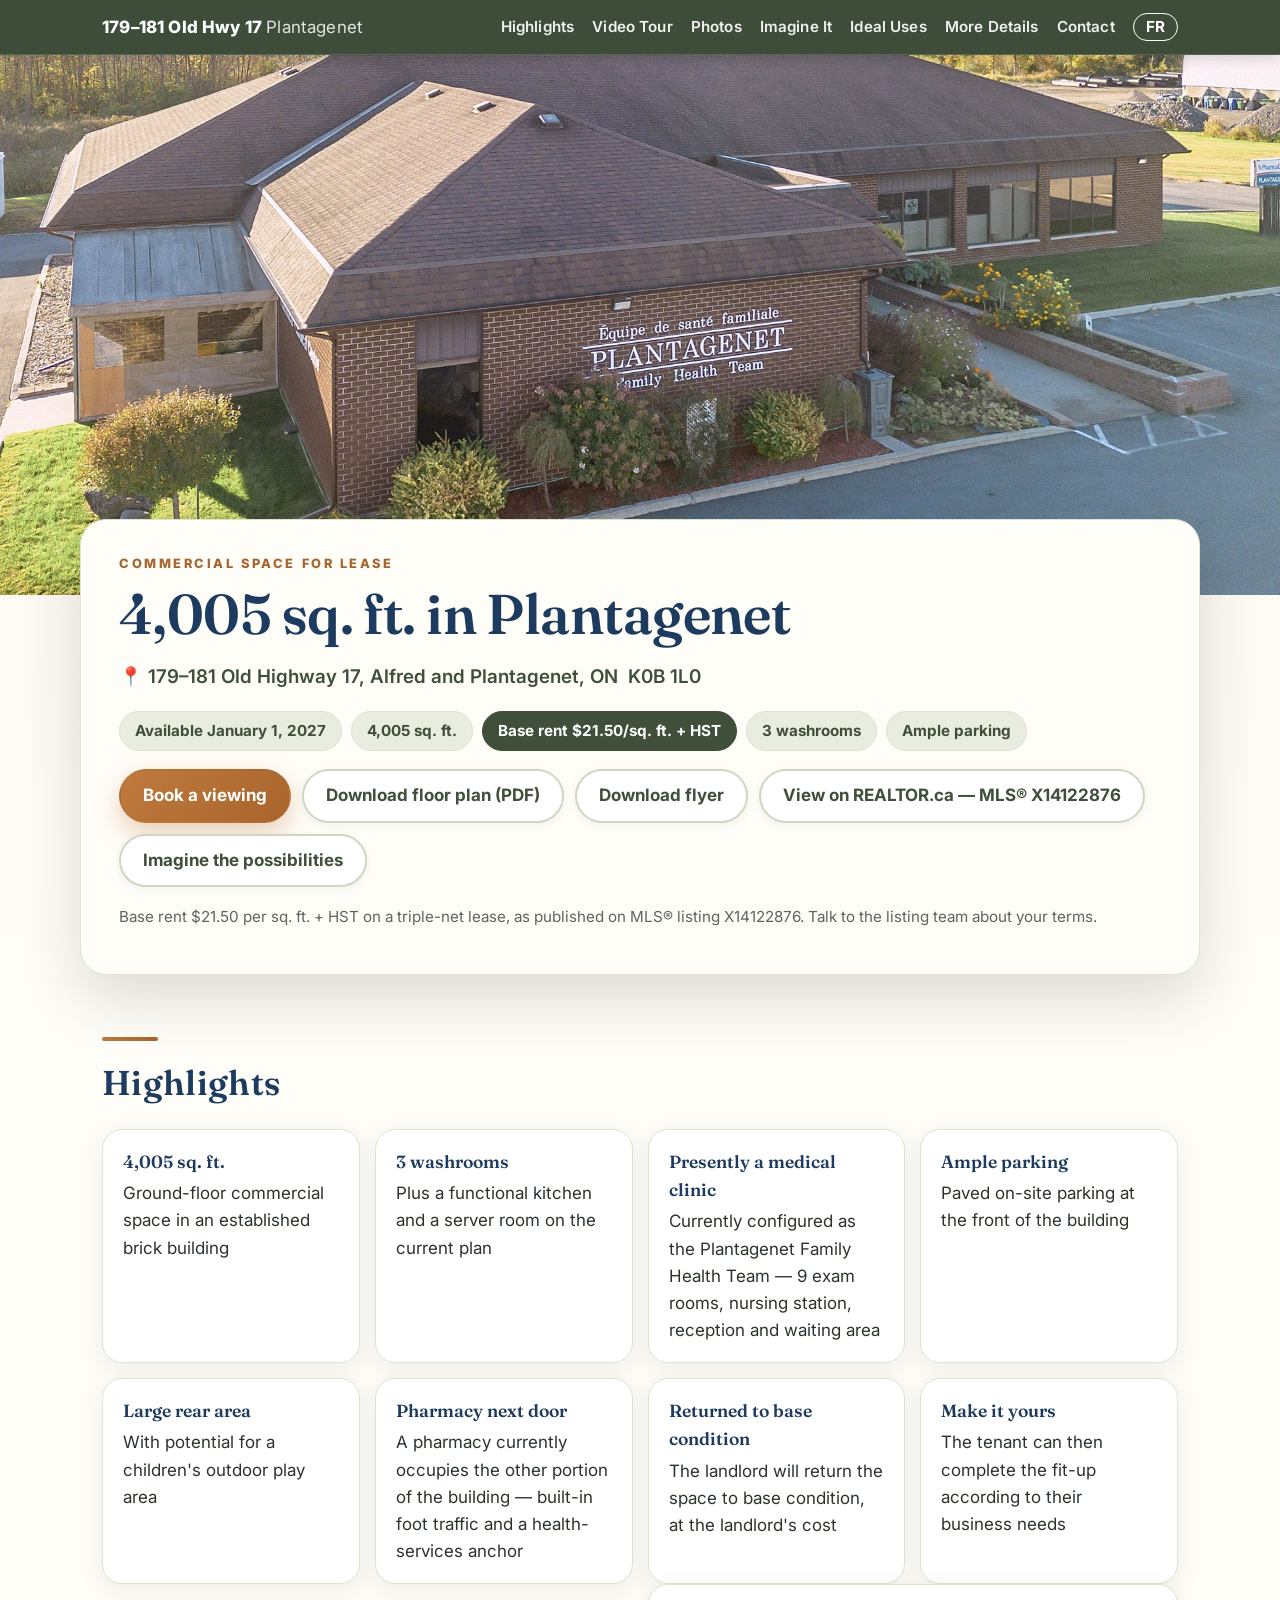
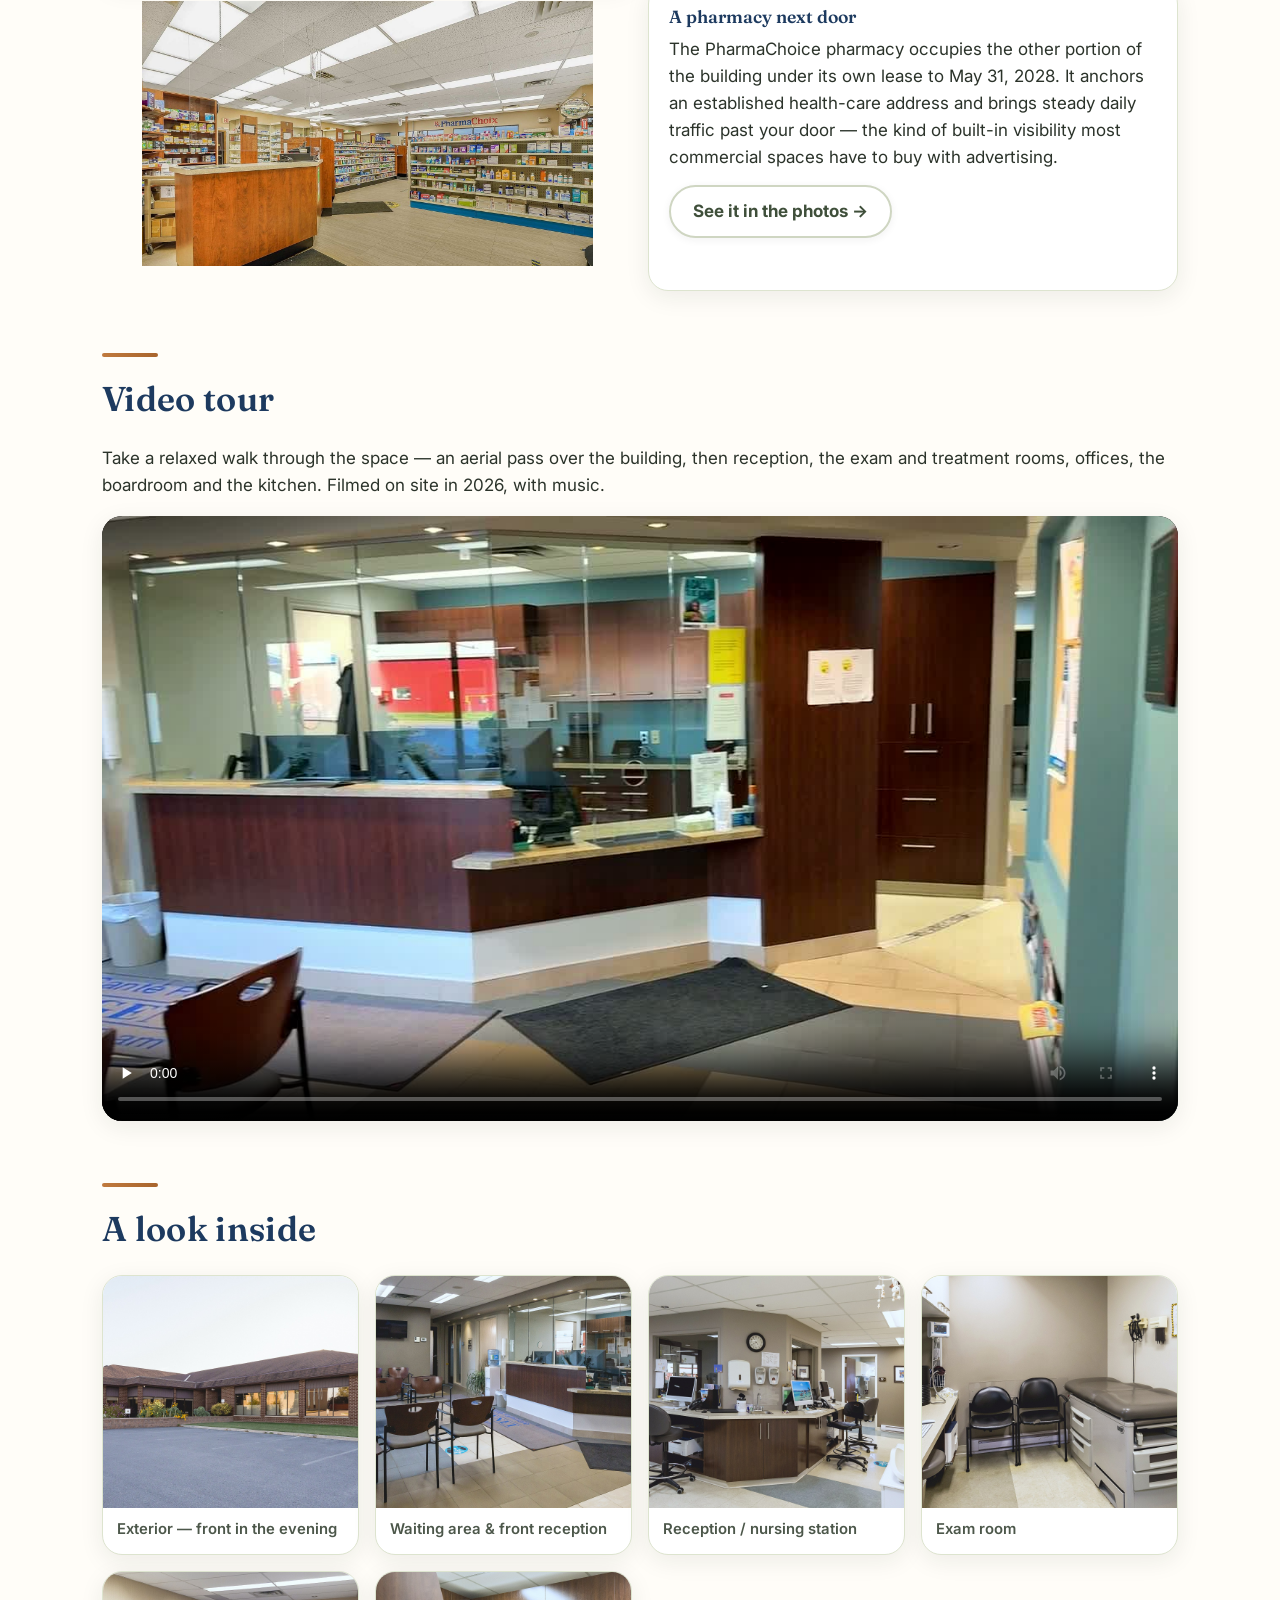
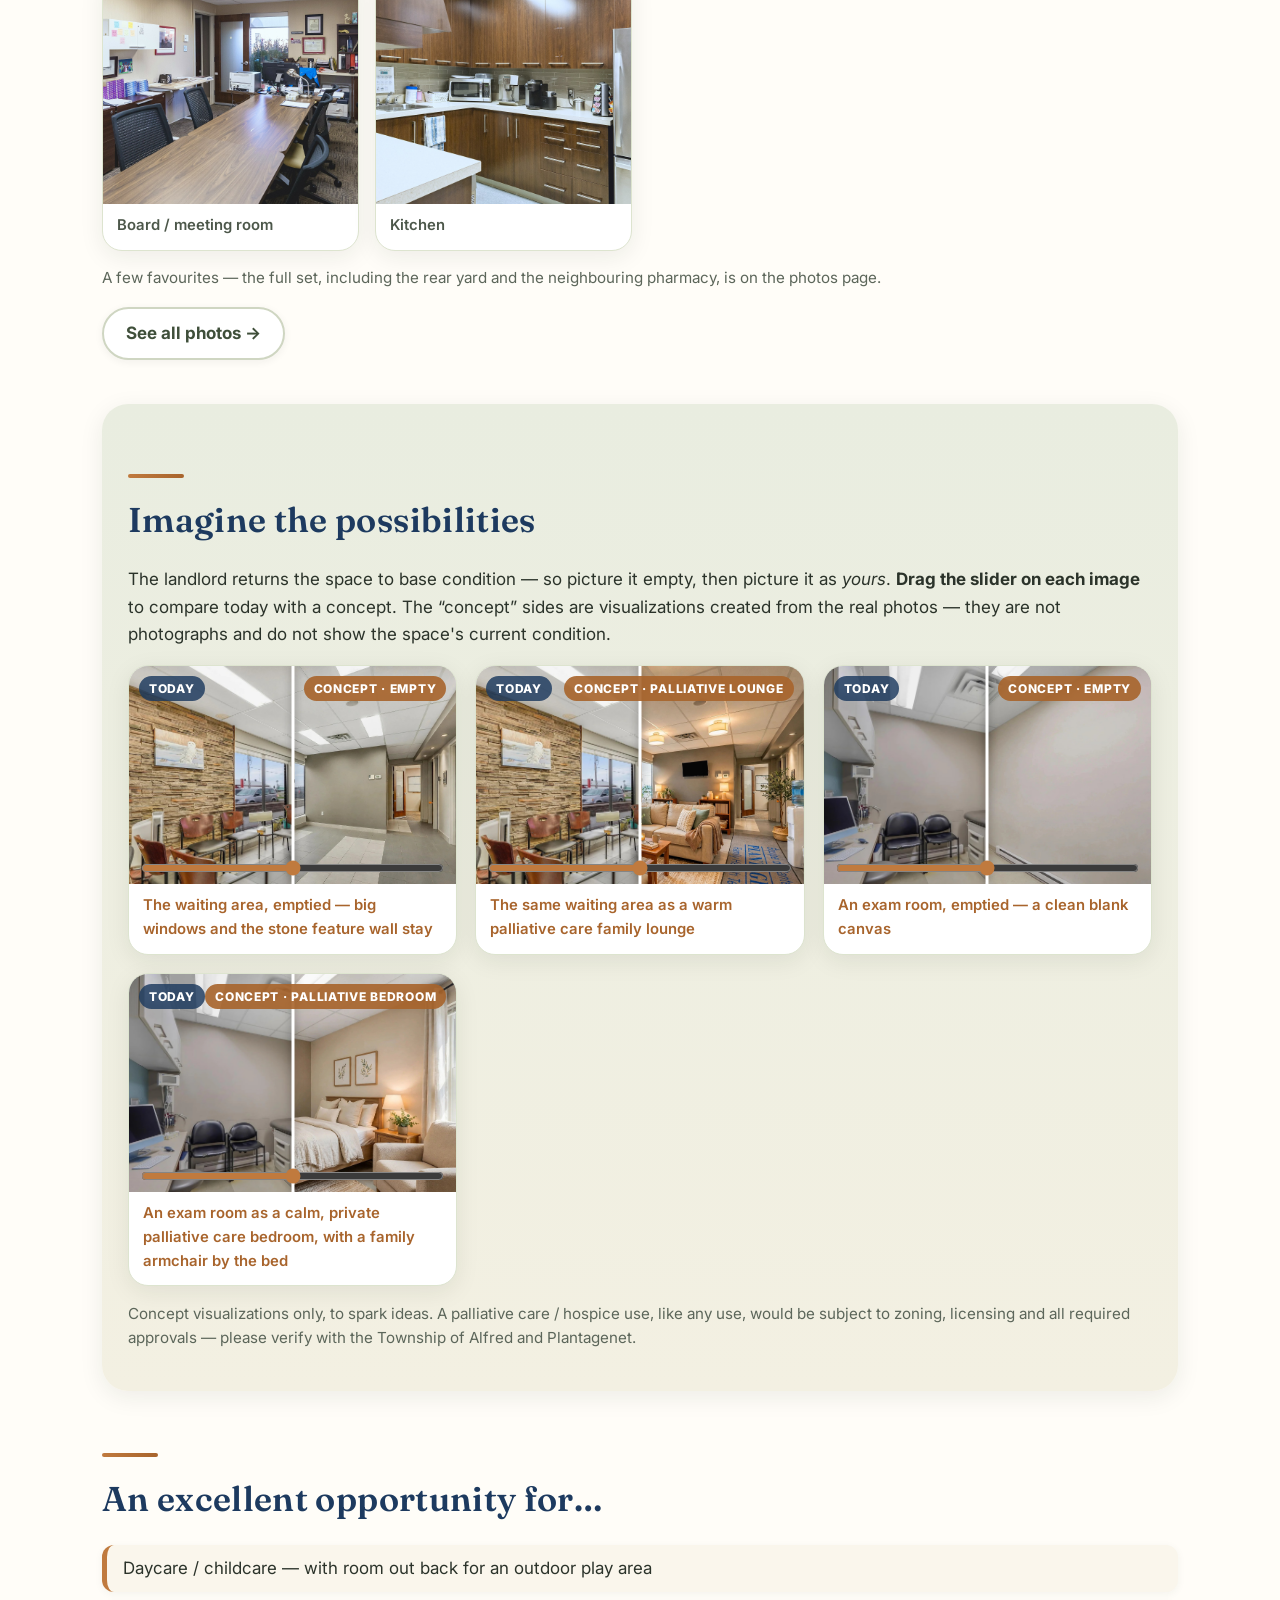
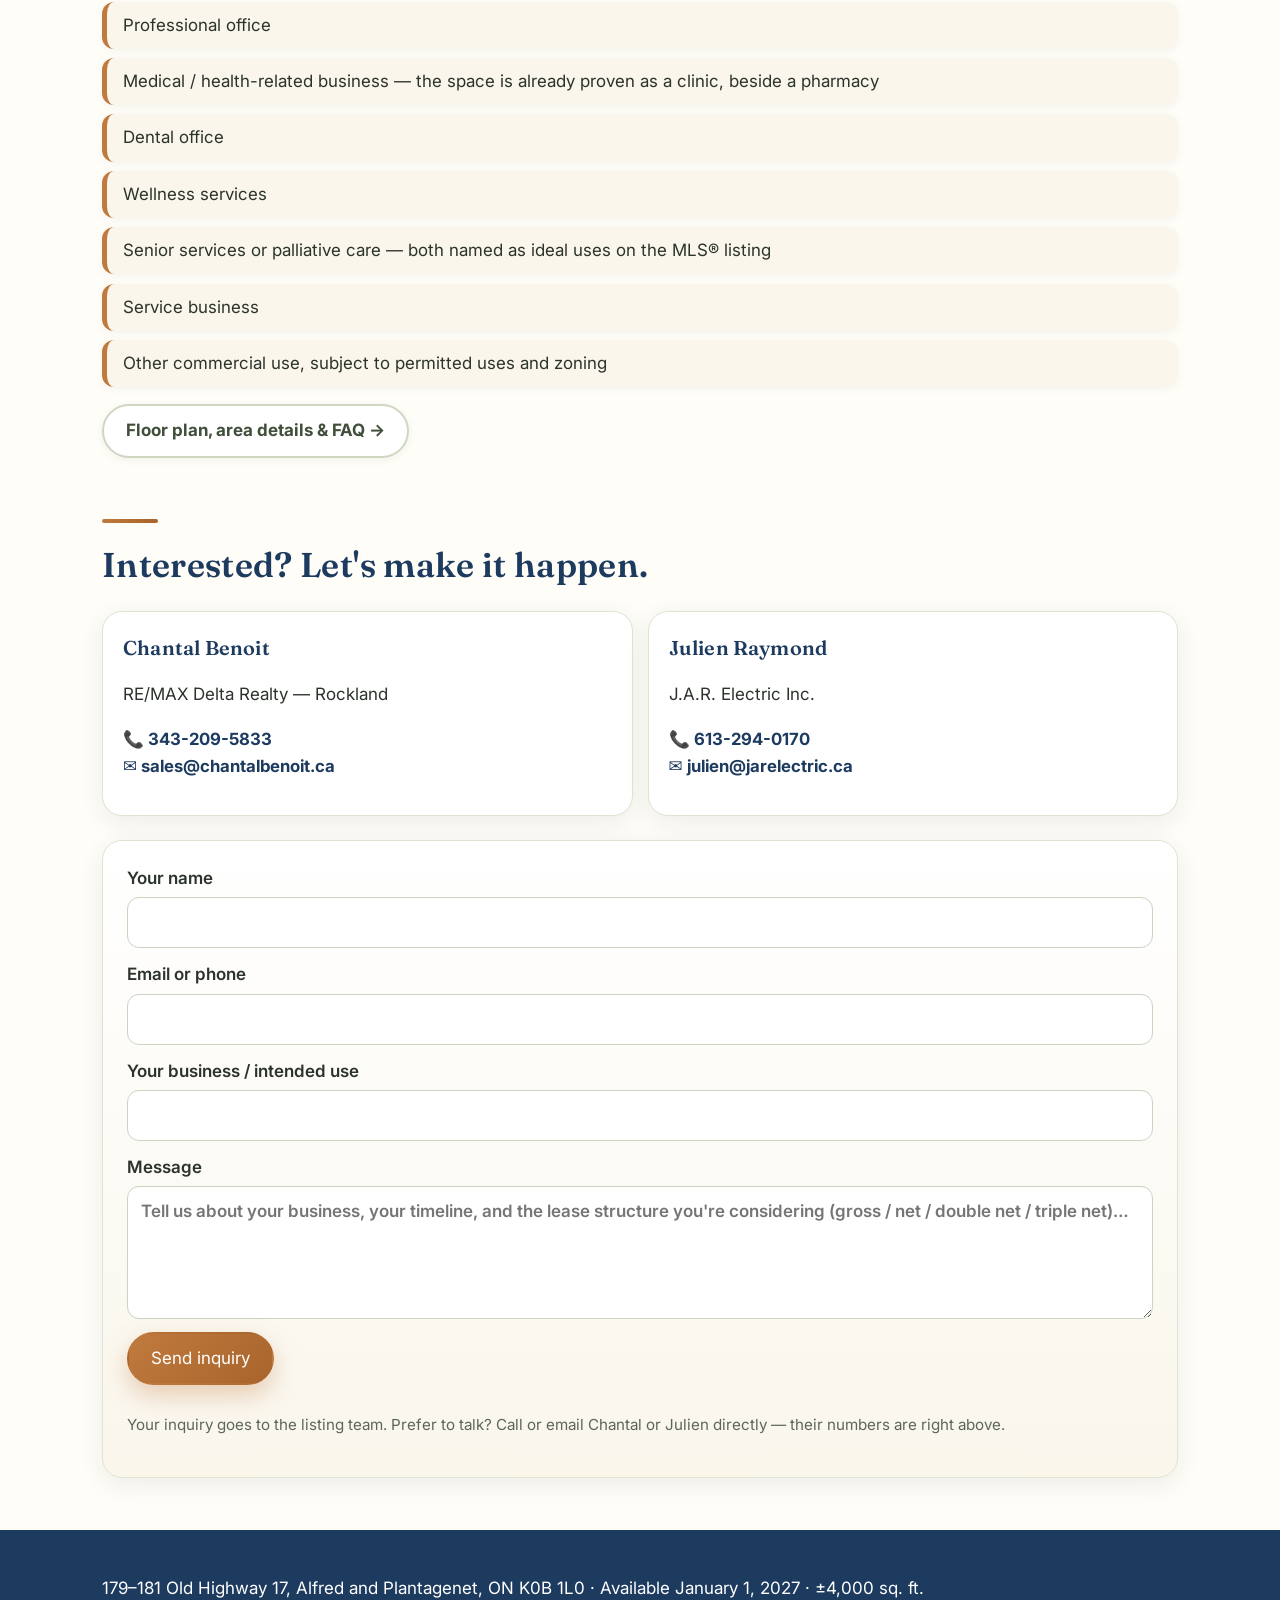
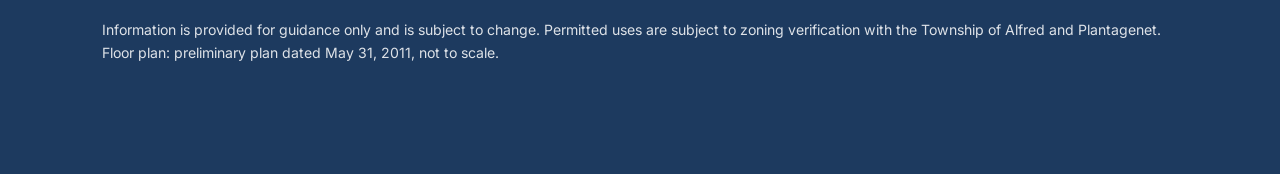
==== index.html @ 7587ad6d "v9: modern blue palette, pharmacy feature, book a viewing" ====
<!DOCTYPE html>
<html lang="en">
<head>
<meta charset="UTF-8">
<meta name="viewport" content="width=device-width, initial-scale=1">
<title>Commercial Space for Lease — 179–181 Old Highway 17, Plantagenet, ON | 4,005 sq. ft. Available Jan 1, 2027</title>
<meta name="description" content="4,005 sq. ft. commercial space for lease at 179–181 Old Highway 17, Alfred and Plantagenet, ON K0B 1L0. Available January 1, 2027. 3 washrooms, functional kitchen, ample parking, large rear area. Ideal for daycare, professional office, medical/health or service business. Contact Chantal Benoit 343-209-5833 or Julien Raymond 613-294-0170.">
<link rel="canonical" href="https://179oldhwy17.example/">
<link rel="alternate" hreflang="fr" href="fr/">
<link rel="preconnect" href="https://fonts.googleapis.com">
<link rel="preconnect" href="https://fonts.gstatic.com" crossorigin>
<link href="https://fonts.googleapis.com/css2?family=Fraunces:opsz,wght@9..144,500;9..144,600;9..144,700&family=Inter:wght@400;600;700;800&display=swap" rel="stylesheet">
<link rel="icon" href="assets/favicon.svg" type="image/svg+xml">
<meta property="og:type" content="website">
<meta property="og:title" content="Commercial Space for Lease — 179–181 Old Highway 17, Plantagenet, ON">
<meta property="og:description" content="4,005 sq. ft. commercial space for lease in Plantagenet, Ontario. Available January 1, 2027. Base rent $21.50/sq. ft. + HST (triple net).">
<meta property="og:image" content="https://prescott-russell-sites.github.io/179-181-old-highway-17/assets/dan/hero-drone.jpg">
<meta property="og:url" content="https://prescott-russell-sites.github.io/179-181-old-highway-17/">
<link rel="preload" as="image" href="assets/dan/hero-drone.jpg">
<link rel="stylesheet" href="assets/style.css">
<script type="application/ld+json">
{"@context":"https://schema.org","@type":"RealEstateListing","name":"Commercial Space for Lease — 179–181 Old Highway 17, Plantagenet","address":{"@type":"PostalAddress","streetAddress":"179-181 Old Highway 17","addressLocality":"Alfred and Plantagenet","addressRegion":"ON","postalCode":"K0B 1L0","addressCountry":"CA"},"floorSize":{"@type":"QuantitativeValue","value":4000,"unitCode":"FTK"}}
</script>
</head>
<body>
<header class="topbar">
  <div class="wrap topbar-in">
    <a class="brand" href="#">179–181 Old Hwy 17 <span>Plantagenet</span></a>
    <nav>
      <a href="#highlights">Highlights</a><a href="#video">Video Tour</a><a href="photos.html">Photos</a><a href="#vision">Imagine It</a><a href="#uses">Ideal Uses</a><a href="details.html">More Details</a><a href="#contact">Contact</a>
      <a class="lang" href="fr/">FR</a>
    </nav>
  </div>
</header>

<section class="hero">
  <img class="hero-img" src="assets/dan/hero-drone.jpg" alt="Aerial view of the brick commercial building at 179-181 Old Highway 17, Plantagenet — currently Plantagenet Family Health Team">
  <div class="hero-card wrap">
    <p class="eyebrow">Commercial Space for Lease</p>
    <h1>4,005 sq. ft. in Plantagenet</h1>
    <p class="addr">📍 179–181 Old Highway 17, Alfred and Plantagenet, ON&nbsp; K0B&nbsp;1L0</p>
    <div class="badges">
      <span>Available January 1, 2027</span><span>4,005 sq. ft.</span><span>Base rent $21.50/sq. ft. + HST</span><span>3 washrooms</span><span>Ample parking</span>
    </div>
    <div class="cta-row">
      <a class="btn primary" href="#contact">Book a viewing</a>
      <a class="btn" href="assets/floor-plan-2011.pdf" download>Download floor plan (PDF)</a>
      <a class="btn" href="assets/flyer.jpg" download>Download flyer</a>
      <a class="btn" href="https://www.realtor.ca/real-estate/30450853/179-old-highway-17-highway-alfred-and-plantagenet-608-plantagenet" target="_blank" rel="noopener">View on REALTOR.ca — MLS® X14122876</a>
      <a class="btn" href="#vision">Imagine the possibilities</a>
    </div>
    <p class="note">Base rent $21.50 per sq. ft. + HST on a triple-net lease, as published on MLS® listing X14122876. Talk to the listing team about your terms.</p>
  </div>
</section>

<main class="wrap">
  <section id="highlights">
    <h2>Highlights</h2>
    <div class="grid">
      <div class="card"><strong>4,005 sq. ft.</strong><span>Ground-floor commercial space in an established brick building</span></div>
      <div class="card"><strong>3 washrooms</strong><span>Plus a functional kitchen and a server room on the current plan</span></div>
      <div class="card"><strong>Presently a medical clinic</strong><span>Currently configured as the Plantagenet Family Health Team — 9 exam rooms, nursing station, reception and waiting area</span></div>
      <div class="card"><strong>Ample parking</strong><span>Paved on-site parking at the front of the building</span></div>
      <div class="card"><strong>Large rear area</strong><span>With potential for a children's outdoor play area</span></div>
      <div class="card"><strong>Pharmacy next door</strong><span>A pharmacy currently occupies the other portion of the building — built-in foot traffic and a health-services anchor</span></div>
      <div class="card"><strong>Returned to base condition</strong><span>The landlord will return the space to base condition, at the landlord's cost</span></div>
      <div class="card"><strong>Make it yours</strong><span>The tenant can then complete the fit-up according to their business needs</span></div>
    </div>
  </section>
  <section id="pharmacy">
    <div class="grid two" style="align-items:stretch">
      <figure class="feature-photo"><a href="photos.html"><img src="assets/photos/pharmacy-neighbour.jpg" alt="Interior of the pharmacy that occupies the other portion of the building"></a></figure>
      <div class="card"><strong>A pharmacy next door</strong><span>The PharmaChoice pharmacy occupies the other portion of the building under its own lease to May 31, 2028. It anchors an established health-care address and brings steady daily traffic past your door — the kind of built-in visibility most commercial spaces have to buy with advertising.</span><p style="margin:.8em 0 0"><a class="btn" href="photos.html">See it in the photos →</a></p></div>
    </div>
  </section>


  <section id="video">
    <h2>Video tour</h2>
    <p>Take a relaxed walk through the space — an aerial pass over the building, then reception, the exam and treatment rooms, offices, the boardroom and the kitchen. Filmed on site in 2026, with music.</p>
    <video class="tour-video" controls preload="none" playsinline poster="assets/video/tour-poster.jpg">
      <source src="assets/video/tour.mp4" type="video/mp4">
      Your browser does not support embedded video — you can still browse the photos above.
    </video>
  </section>

  <section id="photos">
    <h2>A look inside</h2>
    <div class="gallery">
      <figure><a href="assets/dan/front-evening.jpg"><img src="assets/dan/front-evening.jpg" alt="Front of the building in the evening"></a><figcaption>Exterior — front in the evening</figcaption></figure>
      <figure><a href="assets/dan/waiting-reception.jpg"><img src="assets/dan/waiting-reception.jpg" alt="Waiting area and glass-front reception counter"></a><figcaption>Waiting area &amp; front reception</figcaption></figure>
      <figure><a href="assets/dan/nursing-station.jpg"><img src="assets/dan/nursing-station.jpg" alt="Central nursing and reception station"></a><figcaption>Reception / nursing station</figcaption></figure>
      <figure><a href="assets/dan/exam-room.jpg"><img src="assets/dan/exam-room.jpg" alt="Exam room with exam table and desk"></a><figcaption>Exam room</figcaption></figure>
      <figure><a href="assets/dan/boardroom.jpg"><img src="assets/dan/boardroom.jpg" alt="Board and meeting room"></a><figcaption>Board / meeting room</figcaption></figure>
      <figure><a href="assets/dan/kitchen.jpg"><img src="assets/dan/kitchen.jpg" alt="Functional kitchen with cabinets and full-size fridge"></a><figcaption>Kitchen</figcaption></figure>
    </div>
    <p class="note">A few favourites — the full set, including the rear yard and the neighbouring pharmacy, is on the photos page.</p>
    <p><a class="btn" href="photos.html">See all photos →</a></p>
  </section>

  <section id="vision" class="concepts">
    <h2>Imagine the possibilities</h2>
    <p>The landlord returns the space to base condition — so picture it empty, then picture it as <em>yours</em>. <strong>Drag the slider on each image</strong> to compare today with a concept. The “concept” sides are visualizations created from the real photos — they are not photographs and do not show the space's current condition.</p>
    <div class="compare-grid">
      <figure>
        <div class="compare"><img src="assets/photos/waiting-area.jpg" alt="The waiting area today, as a clinic"><img class="cmp-top" src="assets/concepts/waiting-empty.jpg" alt="Concept visualization: the waiting area completely empty"><span class="cmp-label left">Today</span><span class="cmp-label right">Concept · Empty</span><input type="range" min="0" max="100" value="50" aria-label="Slide to compare the waiting area today with the empty concept"></div>
        <figcaption>The waiting area, emptied — big windows and the stone feature wall stay</figcaption>
      </figure>
      <figure>
        <div class="compare"><img src="assets/photos/waiting-area.jpg" alt="The waiting area today, as a clinic"><img class="cmp-top" src="assets/concepts/palliative-lounge.jpg" alt="Concept visualization: the waiting area as a palliative care family lounge"><span class="cmp-label left">Today</span><span class="cmp-label right">Concept · Palliative lounge</span><input type="range" min="0" max="100" value="50" aria-label="Slide to compare the waiting area today with the palliative care lounge concept"></div>
        <figcaption>The same waiting area as a warm palliative care family lounge</figcaption>
      </figure>
      <figure>
        <div class="compare"><img src="assets/photos/exam-room.jpg" alt="An exam room today"><img class="cmp-top" src="assets/concepts/exam-empty.jpg" alt="Concept visualization: an exam room completely empty"><span class="cmp-label left">Today</span><span class="cmp-label right">Concept · Empty</span><input type="range" min="0" max="100" value="50" aria-label="Slide to compare the exam room today with the empty concept"></div>
        <figcaption>An exam room, emptied — a clean blank canvas</figcaption>
      </figure>
      <figure>
        <div class="compare"><img src="assets/photos/exam-room.jpg" alt="An exam room today"><img class="cmp-top" src="assets/concepts/palliative-bedroom.jpg" alt="Concept visualization: an exam room as a private palliative care bedroom"><span class="cmp-label left">Today</span><span class="cmp-label right">Concept · Palliative bedroom</span><input type="range" min="0" max="100" value="50" aria-label="Slide to compare the exam room today with the palliative care bedroom concept"></div>
        <figcaption>An exam room as a calm, private palliative care bedroom, with a family armchair by the bed</figcaption>
      </figure>
    </div>
    <p class="note">Concept visualizations only, to spark ideas. A palliative care / hospice use, like any use, would be subject to zoning, licensing and all required approvals — please verify with the Township of Alfred and Plantagenet.</p>
  </section>


  <section id="uses">
    <h2>An excellent opportunity for…</h2>
    <ul class="uses">
      <li>Daycare / childcare — with room out back for an outdoor play area</li>
      <li>Professional office</li>
      <li>Medical / health-related business — the space is already proven as a clinic, beside a pharmacy</li>
      <li>Dental office</li>
      <li>Wellness services</li>
      <li>Senior services or palliative care — both named as ideal uses on the MLS® listing</li>
      <li>Service business</li>
      <li>Other commercial use, subject to permitted uses and zoning</li>
    </ul>
  </section>
  <p style="margin-top:14px"><a class="btn" href="details.html">Floor plan, area details &amp; FAQ →</a></p>




  <section id="contact">
    <h2>Interested? Let's make it happen.</h2>
    <div class="grid two">
      <div class="card contact-card">
        <h3>Chantal Benoit</h3>
        <p>RE/MAX Delta Realty — Rockland</p>
        <p><a href="tel:+13432095833">📞 343-209-5833</a><br><a href="mailto:sales@chantalbenoit.ca">✉️ sales@chantalbenoit.ca</a></p>
      </div>
      <div class="card contact-card">
        <h3>Julien Raymond</h3>
        <p>J.A.R. Electric Inc.</p>
        <p><a href="tel:+16132940170">📞 613-294-0170</a><br><a href="mailto:julien@jarelectric.ca">✉️ julien@jarelectric.ca</a></p>
      </div>
    </div>

    <form name="inquiry" method="POST" data-netlify="true" class="form">
      <input type="hidden" name="form-name" value="inquiry">
      <label>Your name <input name="name" required></label>
      <label>Email or phone <input name="contact" required></label>
      <label>Your business / intended use <input name="use"></label>
      <label>Message <textarea name="message" rows="4" placeholder="Tell us about your business, your timeline, and the lease structure you're considering (gross / net / double net / triple net)…"></textarea></label>
      <button class="btn primary" type="submit">Send inquiry</button>
      <p class="note">Your inquiry goes to the listing team. Prefer to talk? Call or email Chantal or Julien directly — their numbers are right above.</p>
    </form>
  </section>
</main>

<footer>
  <div class="wrap">
    <p>179–181 Old Highway 17, Alfred and Plantagenet, ON K0B 1L0 · Available January 1, 2027 · ±4,000 sq. ft.</p>
    <p class="small">Information is provided for guidance only and is subject to change. Permitted uses are subject to zoning verification with the Township of Alfred and Plantagenet. Floor plan: preliminary plan dated May 31, 2011, not to scale.</p>
  </div>
</footer>

<div class="callbar">
  <a href="tel:+13432095833">Call Chantal</a><a href="tel:+16132940170">Call Julien</a><a href="#contact">Inquire</a>
</div>
<script src="assets/site.js"></script>
</body>
</html>
---- assets/style.css ----
:root{
  --green:#3f4f3a; --green2:#5c7050; --sage:#e9ede0; --sage2:#dde4cf;
  --cream:#faf6ec; --paper:#fffdf8; --navy:#1d3a5f; --ink:#2b332a;
  --accent:#c07a3e; --accent2:#a8642c; --red:#c1272d;
  --shadow:0 10px 30px rgba(43,51,42,.12); --radius:18px;
}
*{box-sizing:border-box}
html{scroll-behavior:smooth}
body{margin:0;font-family:system-ui,-apple-system,"Segoe UI",Roboto,Arial,sans-serif;color:var(--ink);background:var(--paper);line-height:1.6;font-size:17px}
h1,h2,h3{font-family:Georgia,"Times New Roman",serif;font-weight:600;color:var(--navy);letter-spacing:.01em}
.wrap{max-width:1120px;margin:0 auto;padding:0 22px}
img{max-width:100%}

/* Top bar */
.topbar{background:rgba(63,79,58,.97);color:#fff;position:sticky;top:0;z-index:20;box-shadow:0 2px 14px rgba(0,0,0,.18);backdrop-filter:blur(6px)}
.topbar-in{display:flex;justify-content:space-between;align-items:center;gap:16px;padding:13px 22px}
.brand{color:#fff;text-decoration:none;font-weight:800;font-size:1.06rem}
.brand span{font-weight:400;opacity:.85}
.topbar nav{display:flex;gap:18px;flex-wrap:wrap;align-items:center}
.topbar nav a{color:#fff;text-decoration:none;font-size:.95rem;opacity:.92}
.topbar nav a:hover{opacity:1;text-decoration:underline}
.topbar nav a.lang{border:1.5px solid #fff;border-radius:999px;padding:1px 12px;font-weight:700;opacity:1}

/* Hero */
.hero{background:linear-gradient(180deg,var(--cream),var(--paper));padding-bottom:36px}
.hero-img{width:100%;height:52vh;min-height:320px;object-fit:cover;display:block}
.hero-card{padding-top:26px;text-align:left}
.eyebrow{text-transform:uppercase;letter-spacing:.16em;color:var(--accent2);font-weight:800;margin:0;font-size:.85rem}
h1{font-size:clamp(2.2rem,5.4vw,3.5rem);line-height:1.04;margin:.18em 0 .25em}
h2{font-size:clamp(1.6rem,3.2vw,2.15rem);margin:1.8em 0 .55em;padding-bottom:.3em;border-bottom:3px solid var(--sage2)}
h3{font-size:1.25rem;margin:1.2em 0 .4em}
.addr{font-size:1.18rem;font-weight:600;color:var(--green)}
.badges{display:flex;gap:9px;flex-wrap:wrap;margin:16px 0}
.badges span{background:var(--green);color:#fff;border-radius:999px;padding:7px 15px;font-weight:600;font-size:.95rem;box-shadow:0 3px 10px rgba(63,79,58,.25)}
.cta-row{display:flex;gap:11px;flex-wrap:wrap;margin:18px 0}
.btn{display:inline-block;border:2px solid var(--green);color:var(--green);background:#fff;text-decoration:none;font-weight:700;border-radius:999px;padding:11px 22px;transition:transform .15s ease,background .15s ease,color .15s ease}
.btn:hover{transform:translateY(-1px);background:var(--sage)}
.btn.primary{background:var(--accent);border-color:var(--accent);color:#fff;box-shadow:0 6px 16px rgba(192,122,62,.35)}
.btn.primary:hover{background:var(--accent2)}
.note{color:#5c665a;font-size:.95rem}
.small{font-size:.88rem}

/* Cards and grids */
.grid{display:grid;grid-template-columns:repeat(auto-fit,minmax(235px,1fr));gap:15px}
.grid.two{grid-template-columns:repeat(auto-fit,minmax(290px,1fr))}
.card{background:linear-gradient(180deg,#fff,var(--cream));border:1px solid var(--sage2);border-radius:var(--radius);padding:18px 20px;box-shadow:var(--shadow)}
.card strong{display:block;font-size:1.1rem;color:var(--navy);margin-bottom:4px;font-family:Georgia,serif;font-weight:600}
.contact-card h3{margin:.1em 0}
.contact-card a{color:var(--navy);font-weight:700;text-decoration:none;font-size:1.05rem}
.contact-card a:hover{text-decoration:underline}

/* Gallery */
.gallery{display:grid;grid-template-columns:repeat(auto-fit,minmax(245px,1fr));gap:16px}
.gallery figure{margin:0;background:#fff;border-radius:var(--radius);overflow:hidden;box-shadow:var(--shadow);border:1px solid var(--sage2)}
.gallery img{width:100%;height:215px;object-fit:cover;display:block;transition:transform .35s ease}
.gallery figure:hover img{transform:scale(1.04)}
.gallery figcaption{font-size:.93rem;color:#4c574a;padding:10px 14px 12px;font-weight:600}

/* Concept section */
.concepts{background:linear-gradient(180deg,var(--sage),#f3f0e2);border-radius:24px;padding:8px 26px 26px;margin-top:44px;box-shadow:var(--shadow)}
.concept-tag{display:inline-block;background:var(--accent);color:#fff;font-size:.72rem;font-weight:800;letter-spacing:.12em;border-radius:999px;padding:3px 11px;margin-bottom:8px;text-transform:uppercase}
.gallery figure.concept figcaption{color:var(--accent2)}

/* Before/after compare sliders */
.compare-grid{display:grid;grid-template-columns:repeat(auto-fit,minmax(300px,1fr));gap:18px}
.compare-grid figure{margin:0;background:#fff;border-radius:var(--radius);overflow:hidden;box-shadow:var(--shadow);border:1px solid var(--sage2)}
.compare-grid figcaption{font-size:.93rem;color:var(--accent2);padding:10px 14px 12px;font-weight:600}
.compare{position:relative;aspect-ratio:3/2;overflow:hidden;--pos:50%}
.compare>img{position:absolute;inset:0;width:100%;height:100%;object-fit:cover}
.compare>img.cmp-top{clip-path:inset(0 0 0 var(--pos))}
.compare::after{content:"";position:absolute;top:0;bottom:0;left:var(--pos);width:3px;background:#fff;box-shadow:0 0 8px rgba(0,0,0,.4);transform:translateX(-50%)}
.cmp-label{position:absolute;top:10px;background:rgba(29,58,95,.82);color:#fff;font-size:.75rem;font-weight:800;letter-spacing:.06em;padding:3px 10px;border-radius:999px;text-transform:uppercase;z-index:2}
.cmp-label.left{left:10px}.cmp-label.right{right:10px;background:rgba(168,100,44,.9)}
.compare input[type=range]{position:absolute;left:0;right:0;bottom:8px;width:calc(100% - 24px);margin:0 12px;accent-color:var(--accent);z-index:3;cursor:ew-resize}

/* FAQ accordion */
#faq details{background:linear-gradient(180deg,#fff,var(--cream));border:1px solid var(--sage2);border-radius:14px;padding:14px 18px;margin:10px 0;box-shadow:0 4px 14px rgba(43,51,42,.07)}
#faq summary{font-weight:700;color:var(--navy);cursor:pointer;font-size:1.05rem}
#faq details p{margin:.5em 0 .2em}

/* Lightbox */
.lightbox{position:fixed;inset:0;background:rgba(20,26,20,.93);display:none;align-items:center;justify-content:center;z-index:60;flex-direction:column}
.lightbox.open{display:flex}
.lightbox img{max-width:94vw;max-height:82vh;border-radius:12px;box-shadow:0 20px 60px rgba(0,0,0,.5)}
.lightbox .lb-cap{color:#fff;margin-top:12px;font-size:.98rem;text-align:center;padding:0 16px}
.lightbox button{position:absolute;background:rgba(255,255,255,.14);color:#fff;border:0;border-radius:999px;width:46px;height:46px;font-size:1.3rem;cursor:pointer}
.lightbox button:hover{background:rgba(255,255,255,.3)}
.lb-close{top:16px;right:16px}.lb-prev{left:14px;top:50%}.lb-next{right:14px;top:50%}

/* Floor plan, uses, map, form */
.plan{width:100%;border:1px solid #d8dcc9;border-radius:var(--radius);background:#fff;box-shadow:var(--shadow)}
.uses{list-style:none;padding:0}
.uses li{margin:.55em 0;font-size:1.06rem;background:var(--cream);border-left:5px solid var(--accent);border-radius:10px;padding:10px 16px}
.map{width:100%;height:370px;border:0;border-radius:var(--radius);box-shadow:var(--shadow)}
.form{display:grid;gap:13px;margin-top:24px;background:linear-gradient(180deg,#fff,var(--cream));border:1px solid var(--sage2);padding:24px;border-radius:var(--radius);box-shadow:var(--shadow)}
.form label{display:grid;gap:5px;font-weight:600}
.form input,.form textarea{font:inherit;padding:11px 13px;border:1px solid #bfc7b2;border-radius:10px;width:100%;background:#fff}
.form input:focus,.form textarea:focus{outline:2px solid var(--green2);outline-offset:1px}
.form button{justify-self:start;cursor:pointer;font:inherit}

/* Footer and mobile call bar */
footer{background:var(--green);color:#fff;margin-top:52px;padding:28px 0 96px}
footer .small{opacity:.85}
.callbar{position:fixed;left:0;right:0;bottom:0;background:rgba(255,253,248,.97);border-top:1px solid #ddd;display:none;z-index:30;box-shadow:0 -4px 16px rgba(0,0,0,.08)}
.callbar a{flex:1;text-align:center;padding:14px 4px;font-weight:800;color:var(--green);text-decoration:none;border-right:1px solid #eee}
@media(max-width:700px){.callbar{display:flex}.topbar nav a:not(.lang){display:none}.concepts{padding:8px 16px 20px}}
@media (prefers-reduced-motion: reduce){*{transition:none!important;scroll-behavior:auto}}

.tour-video{width:100%;border-radius:var(--radius);box-shadow:var(--shadow);background:#000;display:block}

/* ===== v7 modern refresh (Oct 27, 2026) ===== */
:root{--shadow:0 6px 24px rgba(29,42,29,.08);--shadow-lg:0 24px 60px rgba(29,42,29,.16);--radius:20px}
body{font-family:"Inter",system-ui,-apple-system,"Segoe UI",Roboto,Arial,sans-serif;-webkit-font-smoothing:antialiased;text-rendering:optimizeLegibility}
h1,h2,h3,.card strong{font-family:"Fraunces",Georgia,"Times New Roman",serif}
::selection{background:var(--sage2)}
.topbar{background:rgba(46,61,42,.92);backdrop-filter:blur(12px);border-bottom:1px solid rgba(255,255,255,.14)}
.brand{letter-spacing:.01em}
.topbar nav a{font-weight:600;letter-spacing:.01em}
.hero{padding-bottom:0}
.hero-img{height:60vh;min-height:360px;filter:saturate(1.06)}
.hero-card{background:var(--paper);border:1px solid var(--sage2);border-radius:26px;box-shadow:var(--shadow-lg);padding:34px 38px 30px;margin-top:-76px;position:relative;z-index:2}
.eyebrow{font-size:.8rem;letter-spacing:.2em}
h1{letter-spacing:-.01em}
h2{border-bottom:none;padding-bottom:0}
h2::before{content:"";display:block;width:56px;height:4px;border-radius:99px;background:linear-gradient(90deg,var(--accent),var(--accent2));margin-bottom:14px}
.badges span{background:var(--sage);color:var(--green);border:1px solid var(--sage2);box-shadow:none;font-weight:700}
.badges span:nth-child(3){background:var(--green);color:#fff;border-color:var(--green)}
.btn{border-color:#cfd6c2;color:var(--green);box-shadow:0 2px 8px rgba(29,42,29,.06)}
.btn:hover{background:var(--sage);box-shadow:0 8px 20px rgba(29,42,29,.12)}
.btn.primary{background:linear-gradient(135deg,var(--accent),var(--accent2));border-color:transparent;box-shadow:0 10px 24px rgba(192,122,62,.35)}
.btn.primary:hover{filter:brightness(1.06);background:linear-gradient(135deg,var(--accent),var(--accent2))}
.card{background:#fff;transition:transform .25s ease,box-shadow .25s ease}
.card:hover{transform:translateY(-3px);box-shadow:var(--shadow-lg)}
.gallery figure{border-radius:20px}
.gallery img{height:232px}
#faq details{border-radius:16px;box-shadow:0 2px 10px rgba(43,51,42,.05)}
#faq summary{list-style:none;display:flex;justify-content:space-between;align-items:center;gap:12px}
#faq summary::-webkit-details-marker{display:none}
#faq summary::after{content:"▾";color:var(--accent2);font-size:1.15rem;transition:transform .25s ease;flex:none}
#faq details[open ] summary::after{transform:rotate(180deg)}
.form{border-radius:20px}
.form input,.form textarea{border-radius:12px;border-color:#ccd3bf}
.form input:focus,.form textarea:focus{outline:2px solid var(--accent);outline-offset:1px;border-color:var(--accent)}
.uses li{border-radius:12px;box-shadow:0 2px 8px rgba(43,51,42,.05)}
.concepts{border-radius:26px}
.tour-video{border-radius:20px}
footer{background:var(--navy)}
.reveal{opacity:0;transform:translateY(16px);transition:opacity .6s ease,transform .6s ease}
.reveal.in{opacity:1;transform:none}
@media(max-width:700px){.hero-card{padding:24px 20px 20px;margin-top:-44px;border-radius:20px}.hero-img{height:44vh;min-height:260px}}
@media (prefers-reduced-motion: reduce){.reveal{opacity:1;transform:none}}
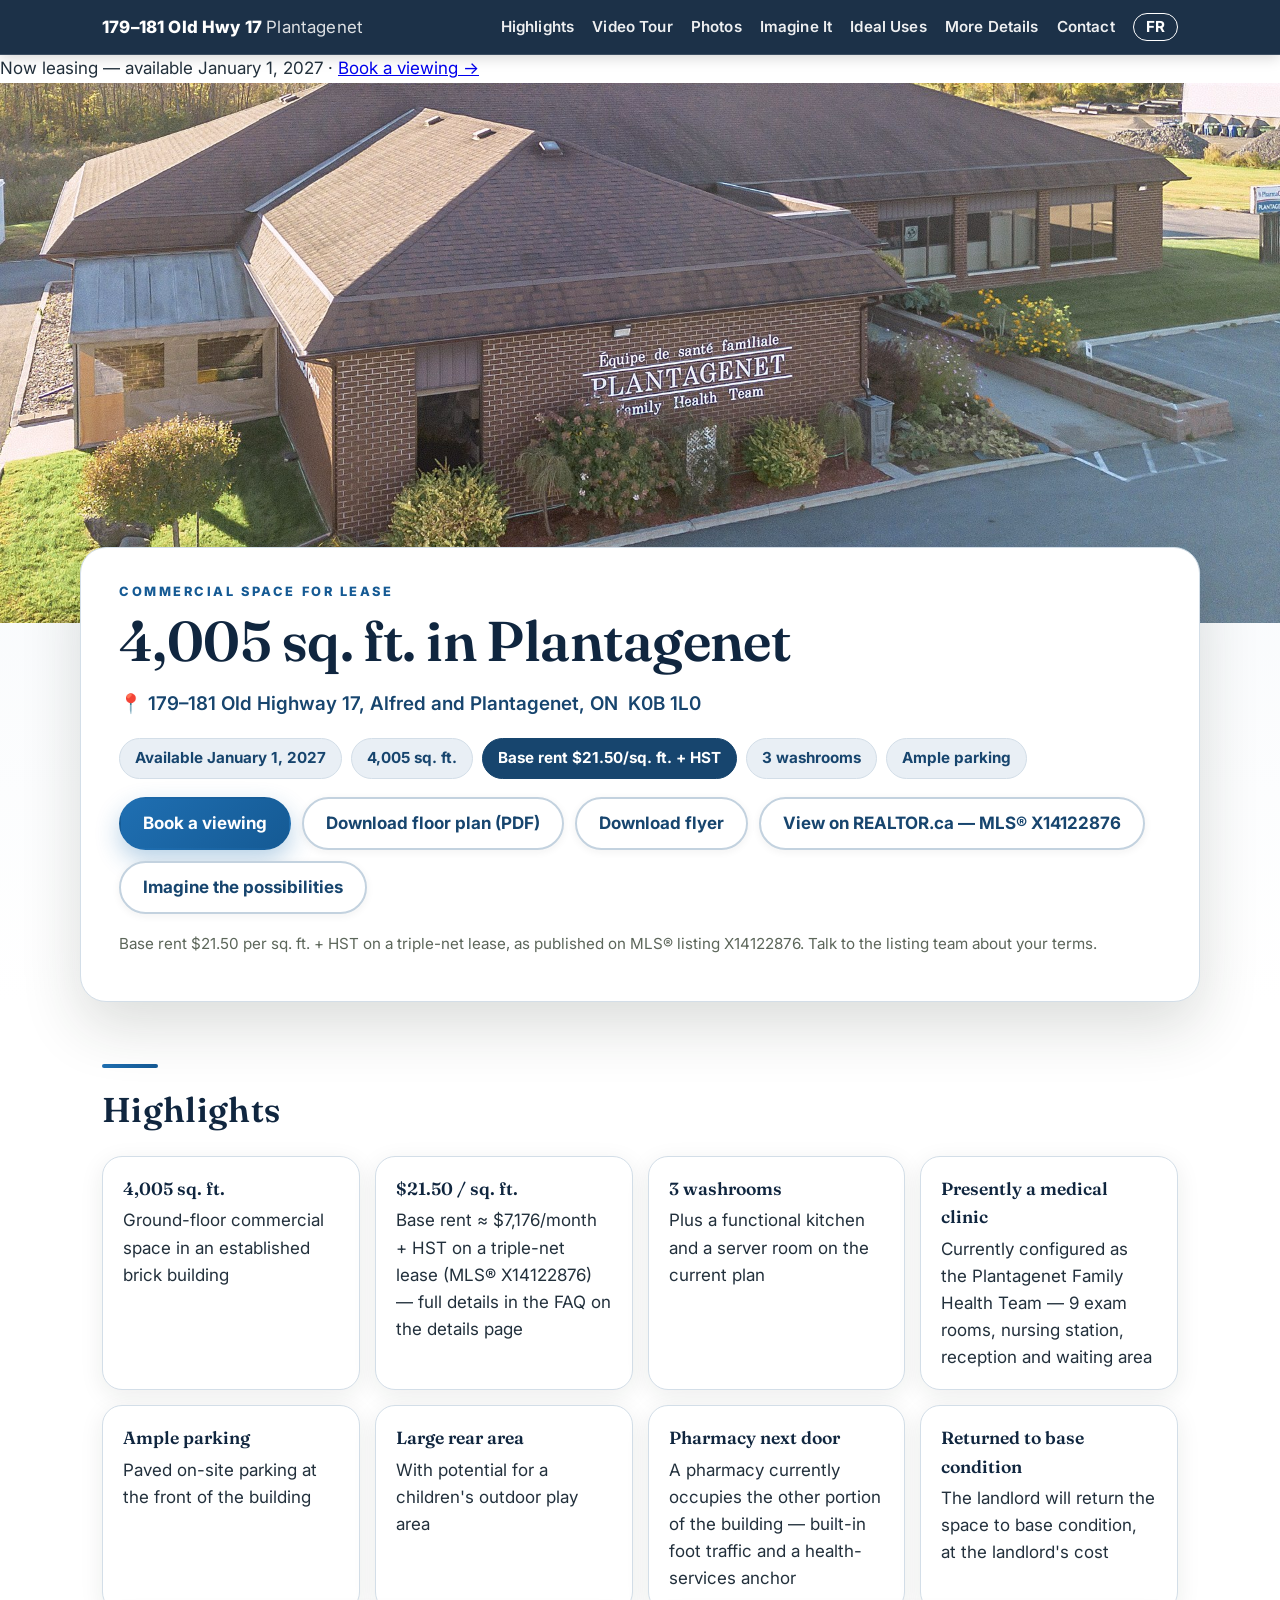
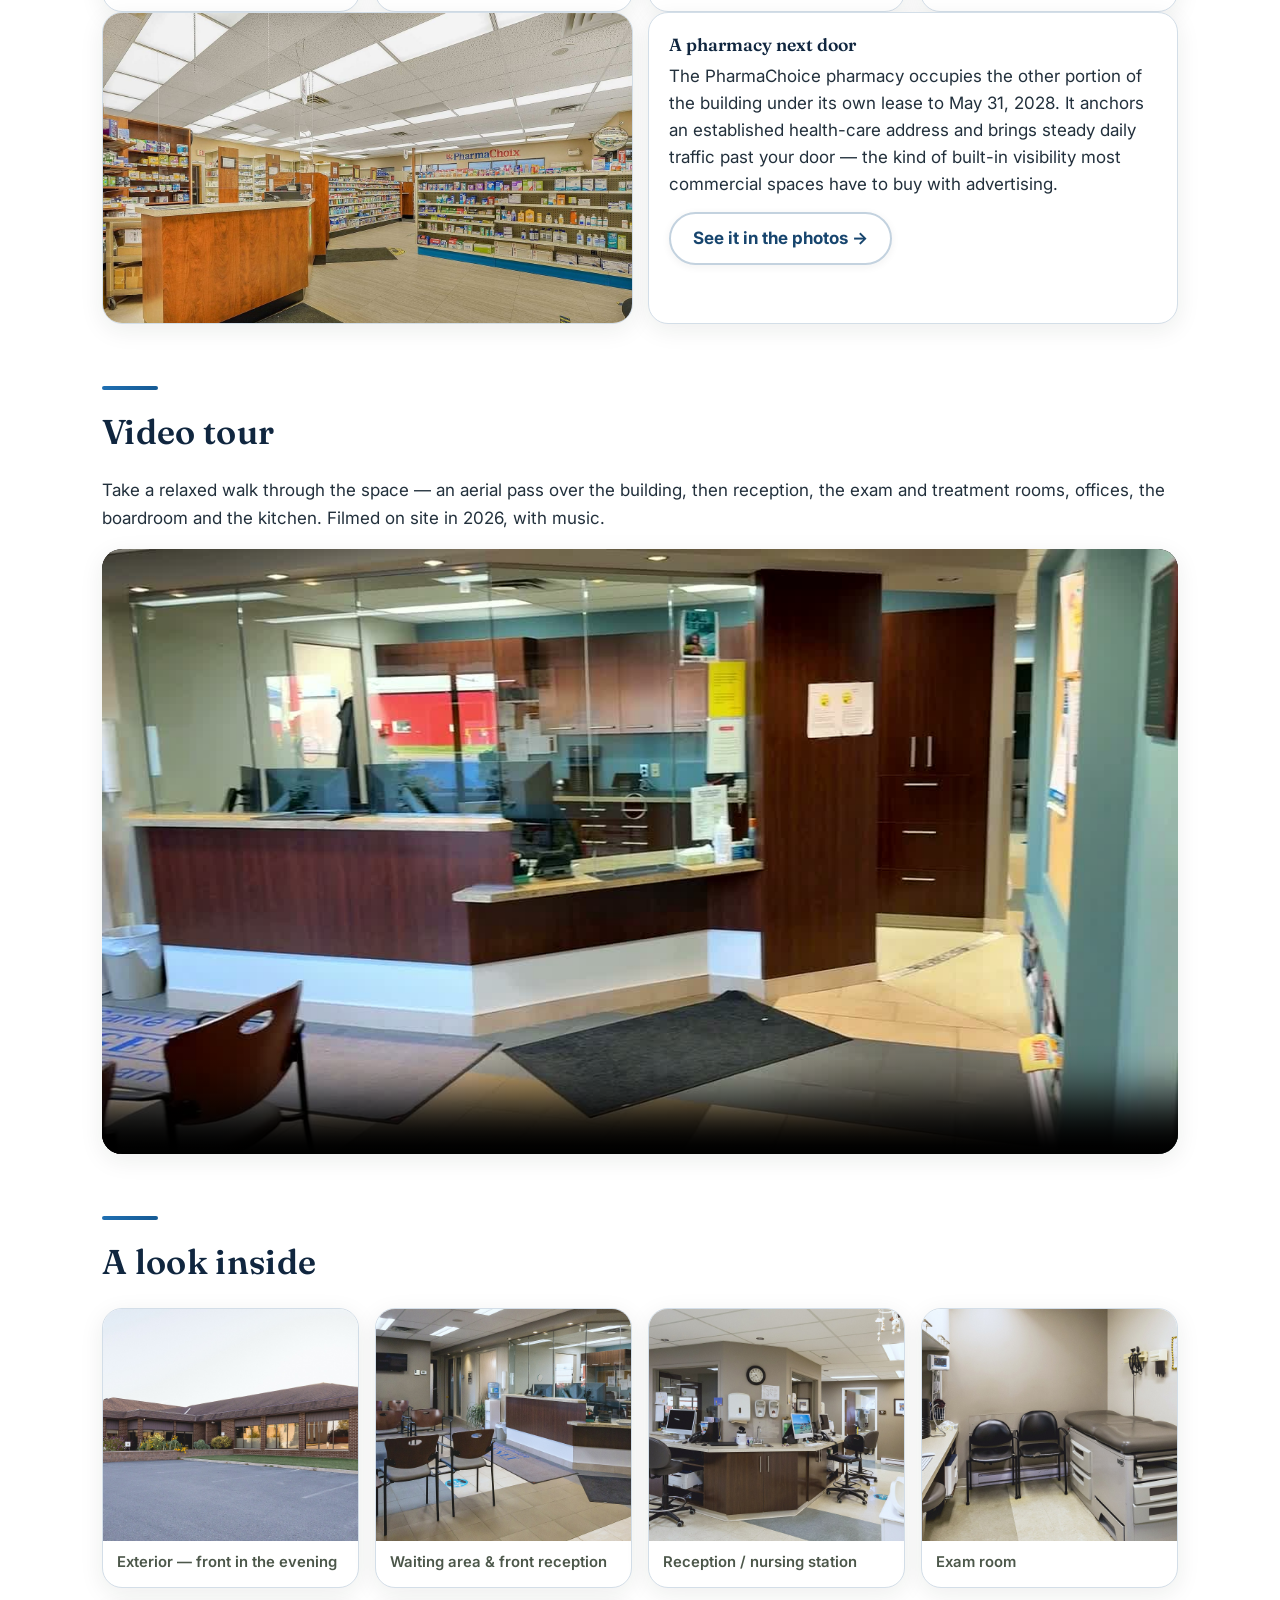
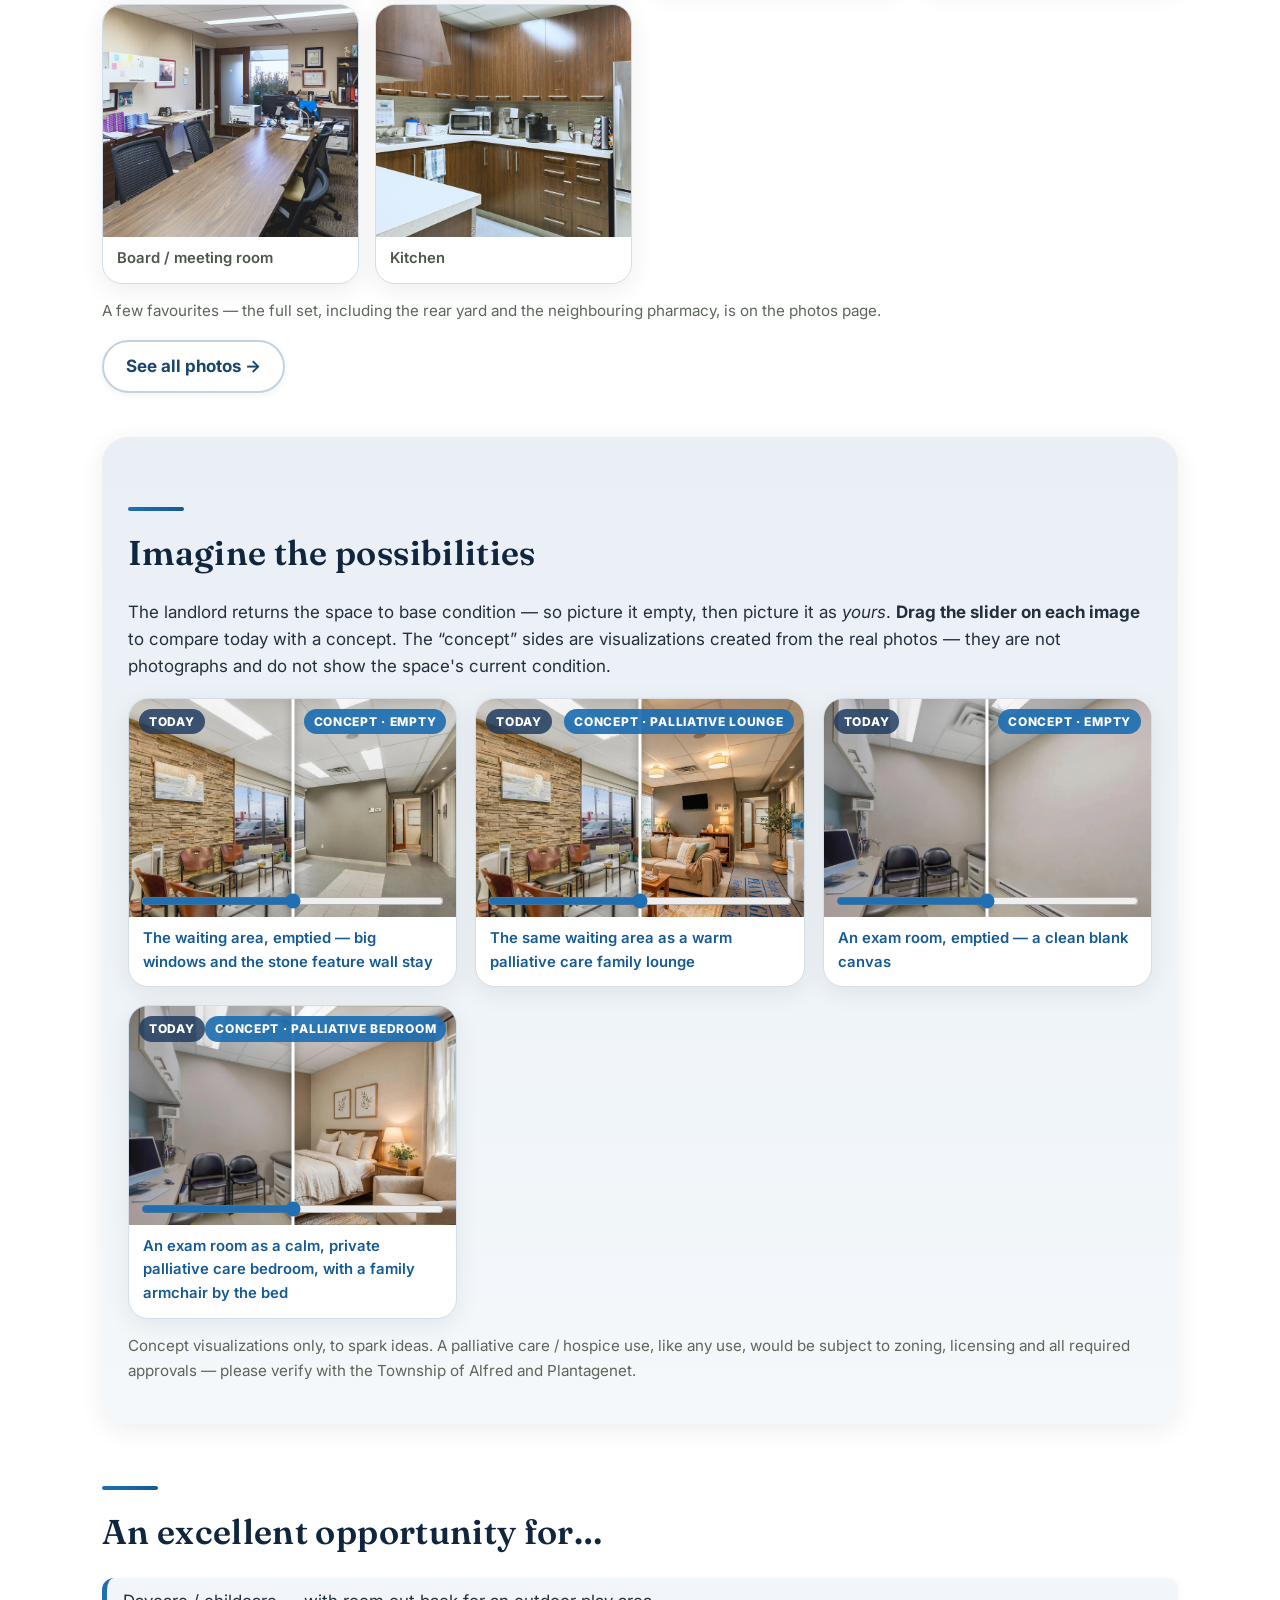
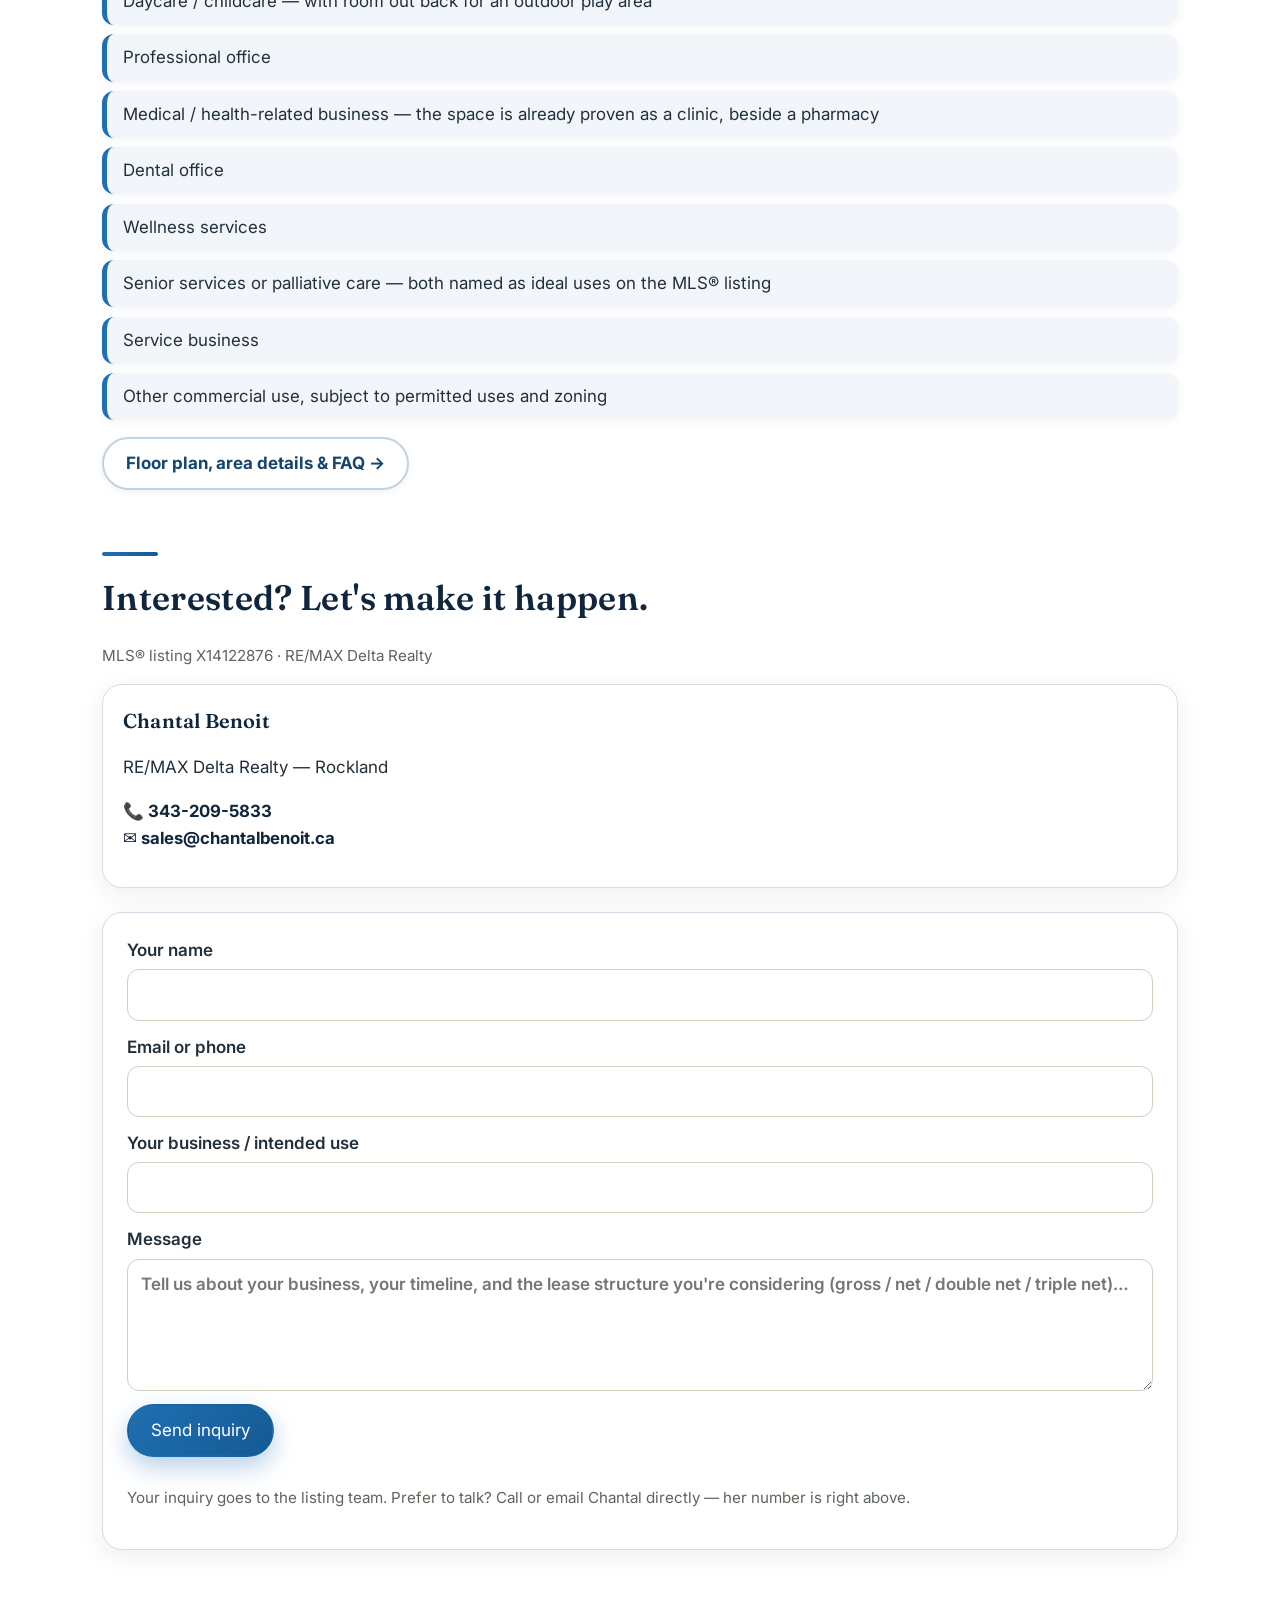
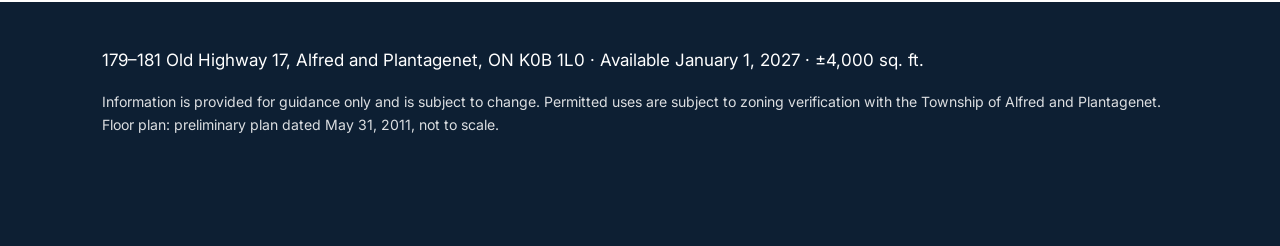
==== commit 64282fe2: "v10: final pass — Chantal sole contact, rent card, leasing bar" ====
--- a/index.html
+++ b/index.html
@@ -4,7 +4,7 @@
 <meta charset="UTF-8">
 <meta name="viewport" content="width=device-width, initial-scale=1">
 <title>Commercial Space for Lease — 179–181 Old Highway 17, Plantagenet, ON | 4,005 sq. ft. Available Jan 1, 2027</title>
-<meta name="description" content="4,005 sq. ft. commercial space for lease at 179–181 Old Highway 17, Alfred and Plantagenet, ON K0B 1L0. Available January 1, 2027. 3 washrooms, functional kitchen, ample parking, large rear area. Ideal for daycare, professional office, medical/health or service business. Contact Chantal Benoit 343-209-5833 or Julien Raymond 613-294-0170.">
+<meta name="description" content="4,005 sq. ft. commercial space for lease at 179–181 Old Highway 17, Alfred and Plantagenet, ON K0B 1L0. Available January 1, 2027. 3 washrooms, functional kitchen, ample parking, large rear area. Ideal for daycare, professional office, medical/health or service business. Contact Chantal Benoit 343-209-5833.">
 <link rel="canonical" href="https://179oldhwy17.example/">
 <link rel="alternate" hreflang="fr" href="fr/">
 <link rel="preconnect" href="https://fonts.googleapis.com">
@@ -32,6 +32,7 @@
     </nav>
   </div>
 </header>
+<div class="leasebar">Now leasing — available January 1, 2027 · <a href="#contact">Book a viewing →</a></div>
 
 <section class="hero">
   <img class="hero-img" src="assets/dan/hero-drone.jpg" alt="Aerial view of the brick commercial building at 179-181 Old Highway 17, Plantagenet — currently Plantagenet Family Health Team">
@@ -58,13 +59,14 @@
     <h2>Highlights</h2>
     <div class="grid">
       <div class="card"><strong>4,005 sq. ft.</strong><span>Ground-floor commercial space in an established brick building</span></div>
+      <div class="card"><strong>$21.50 / sq. ft.</strong><span>Base rent ≈ $7,176/month + HST on a triple-net lease (MLS® X14122876) — full details in the FAQ on the details page</span></div>
       <div class="card"><strong>3 washrooms</strong><span>Plus a functional kitchen and a server room on the current plan</span></div>
       <div class="card"><strong>Presently a medical clinic</strong><span>Currently configured as the Plantagenet Family Health Team — 9 exam rooms, nursing station, reception and waiting area</span></div>
       <div class="card"><strong>Ample parking</strong><span>Paved on-site parking at the front of the building</span></div>
       <div class="card"><strong>Large rear area</strong><span>With potential for a children's outdoor play area</span></div>
       <div class="card"><strong>Pharmacy next door</strong><span>A pharmacy currently occupies the other portion of the building — built-in foot traffic and a health-services anchor</span></div>
       <div class="card"><strong>Returned to base condition</strong><span>The landlord will return the space to base condition, at the landlord's cost</span></div>
-      <div class="card"><strong>Make it yours</strong><span>The tenant can then complete the fit-up according to their business needs</span></div>
+      
     </div>
   </section>
   <section id="pharmacy">
@@ -143,16 +145,12 @@
 
   <section id="contact">
     <h2>Interested? Let's make it happen.</h2>
+    <p class="note">MLS® listing X14122876 · RE/MAX Delta Realty</p>
     <div class="grid two">
       <div class="card contact-card">
         <h3>Chantal Benoit</h3>
         <p>RE/MAX Delta Realty — Rockland</p>
         <p><a href="tel:+13432095833">📞 343-209-5833</a><br><a href="mailto:sales@chantalbenoit.ca">✉️ sales@chantalbenoit.ca</a></p>
-      </div>
-      <div class="card contact-card">
-        <h3>Julien Raymond</h3>
-        <p>J.A.R. Electric Inc.</p>
-        <p><a href="tel:+16132940170">📞 613-294-0170</a><br><a href="mailto:julien@jarelectric.ca">✉️ julien@jarelectric.ca</a></p>
       </div>
     </div>
 
@@ -163,7 +161,7 @@
       <label>Your business / intended use <input name="use"></label>
       <label>Message <textarea name="message" rows="4" placeholder="Tell us about your business, your timeline, and the lease structure you're considering (gross / net / double net / triple net)…"></textarea></label>
       <button class="btn primary" type="submit">Send inquiry</button>
-      <p class="note">Your inquiry goes to the listing team. Prefer to talk? Call or email Chantal or Julien directly — their numbers are right above.</p>
+      <p class="note">Your inquiry goes to the listing team. Prefer to talk? Call or email Chantal directly — her number is right above.</p>
     </form>
   </section>
 </main>
@@ -176,7 +174,7 @@
 </footer>
 
 <div class="callbar">
-  <a href="tel:+13432095833">Call Chantal</a><a href="tel:+16132940170">Call Julien</a><a href="#contact">Inquire</a>
+  <a href="tel:+13432095833">Call Chantal</a><a href="#contact">Inquire</a>
 </div>
 <script src="assets/site.js"></script>
 </body>
--- a/assets/style.css
+++ b/assets/style.css
@@ -149,3 +149,26 @@
 .reveal.in{opacity:1;transform:none}
 @media(max-width:700px){.hero-card{padding:24px 20px 20px;margin-top:-44px;border-radius:20px}.hero-img{height:44vh;min-height:260px}}
 @media (prefers-reduced-motion: reduce){.reveal{opacity:1;transform:none}}
+
+/* ===== v9 palette: modern corporate blue/white (Oct 28, 2026) ===== */
+:root{
+  --green:#17456e; --green2:#2c6ea8; --sage:#e9eff5; --sage2:#d3dee8;
+  --cream:#f2f6fa; --paper:#ffffff; --navy:#10263f; --ink:#22303c;
+  --accent:#1f6fb2; --accent2:#155a94;
+}
+body{background:var(--paper)}
+.topbar{background:rgba(16,38,63,.95)}
+.badges span{background:var(--sage);color:var(--green);border-color:var(--sage2)}
+.badges span:nth-child(3){background:var(--green);color:#fff;border-color:var(--green)}
+.btn{border-color:#c3d2df}
+.btn.primary{background:linear-gradient(135deg,var(--accent),var(--accent2));box-shadow:0 10px 24px rgba(31,111,178,.32)}
+.card{background:#fff;border-color:var(--sage2)}
+#faq details{background:#fff}
+.form{background:#fff}
+.uses li{background:var(--cream)}
+.concepts{background:linear-gradient(180deg,#e9eff5,#f4f8fb)}
+.cmp-label.right{background:rgba(31,111,178,.92)}
+footer{background:#0d1f33}
+.callbar a{color:var(--green)}
+.feature-photo{margin:0;border-radius:var(--radius);overflow:hidden;box-shadow:var(--shadow);border:1px solid var(--sage2)}
+.feature-photo img{width:100%;height:100%;min-height:240px;object-fit:cover;display:block}
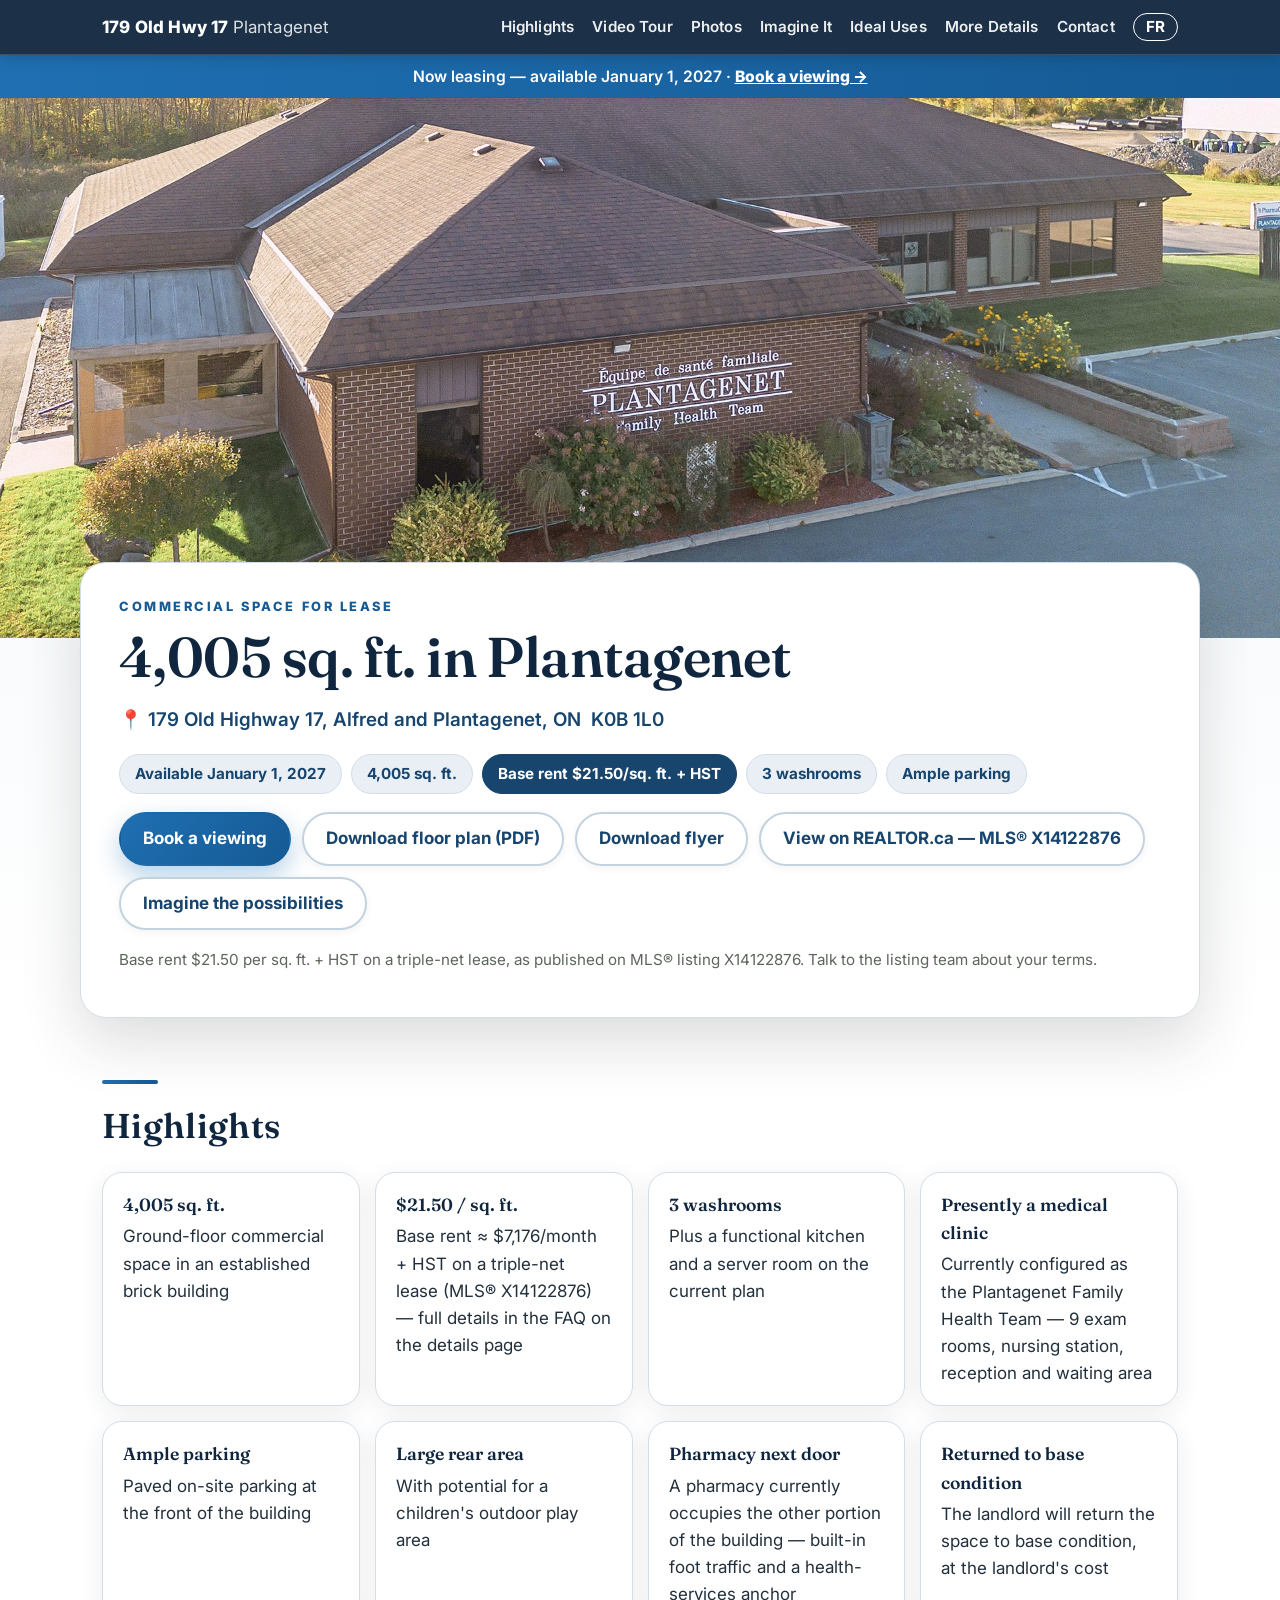
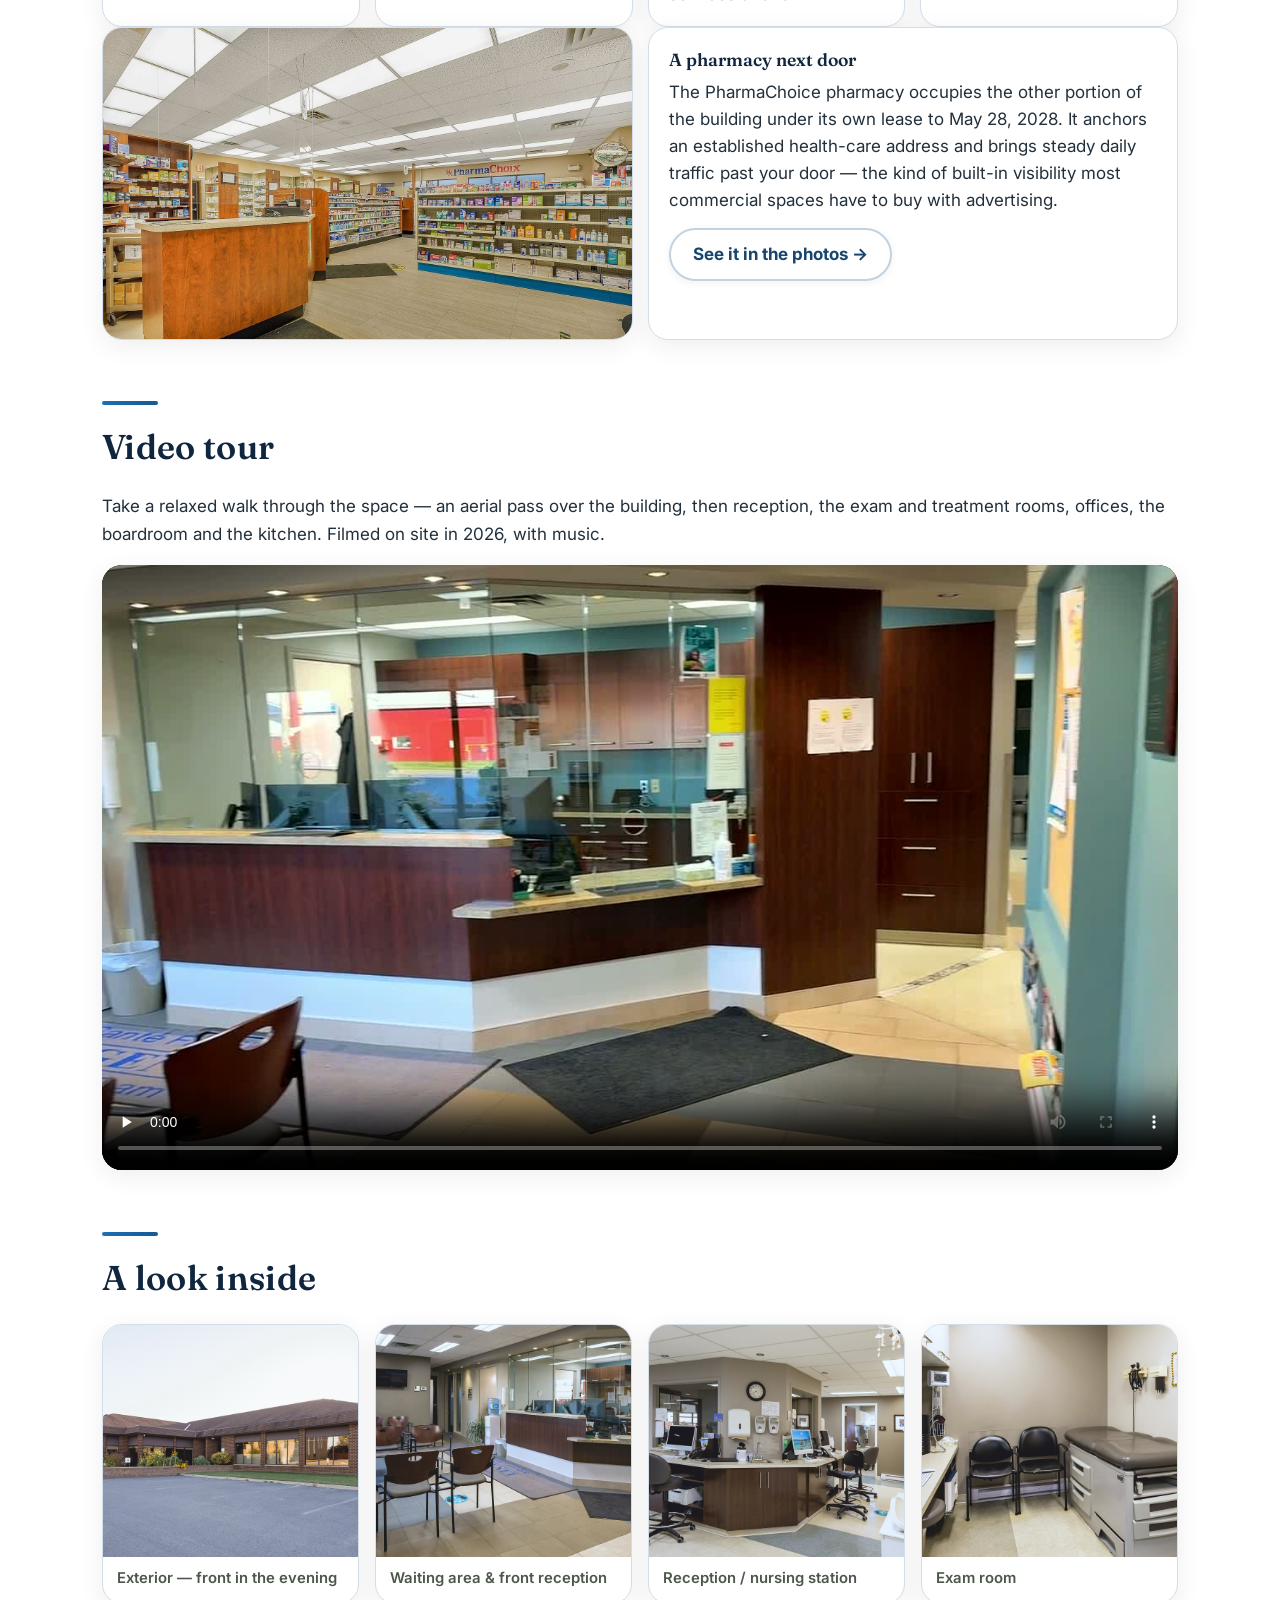
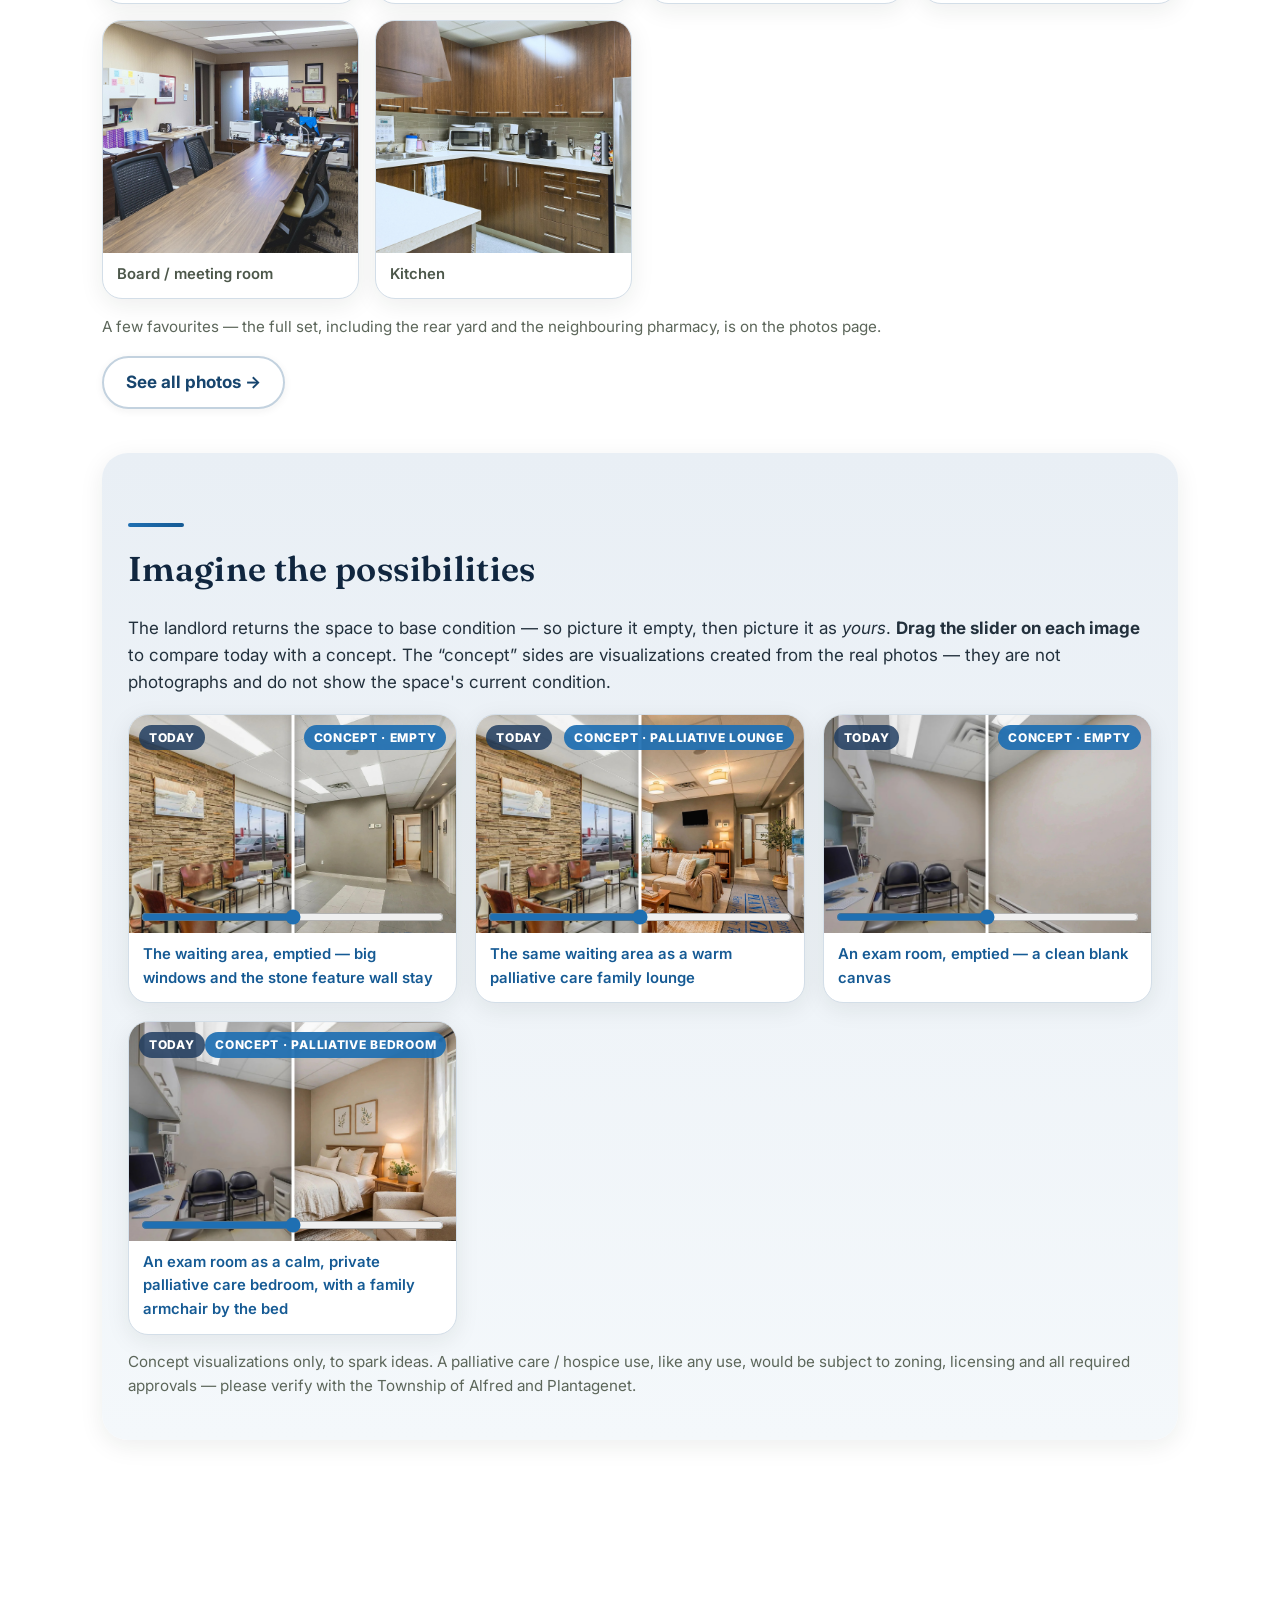
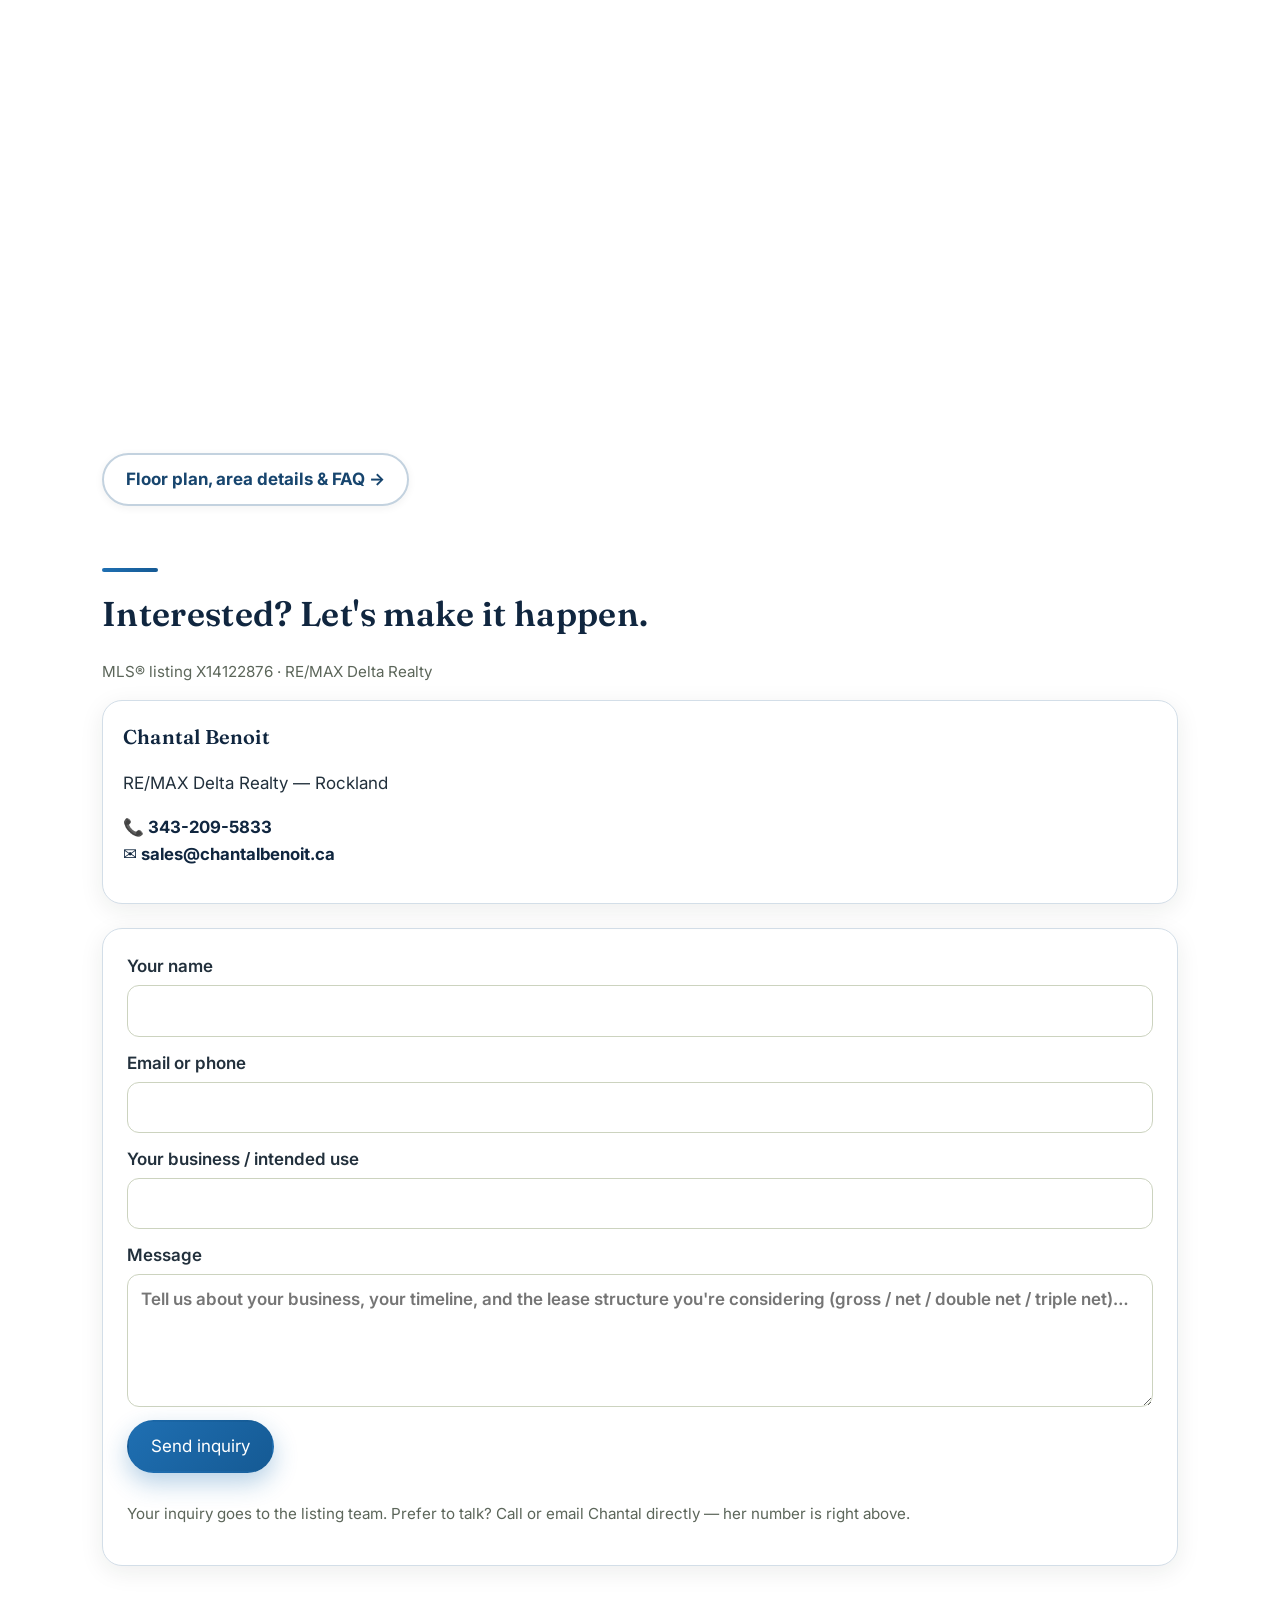
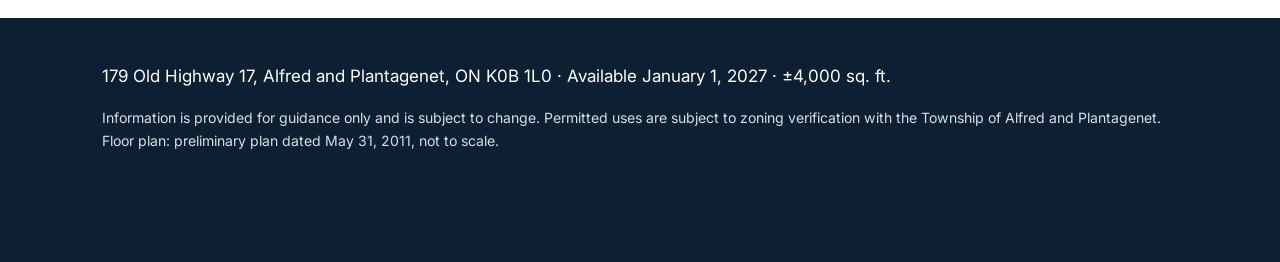
==== commit 75670e51: "Address: 179 Old Highway 17; pharmacy lease to May 28, 2028" ====
--- a/index.html
+++ b/index.html
@@ -3,8 +3,8 @@
 <head>
 <meta charset="UTF-8">
 <meta name="viewport" content="width=device-width, initial-scale=1">
-<title>Commercial Space for Lease — 179–181 Old Highway 17, Plantagenet, ON | 4,005 sq. ft. Available Jan 1, 2027</title>
-<meta name="description" content="4,005 sq. ft. commercial space for lease at 179–181 Old Highway 17, Alfred and Plantagenet, ON K0B 1L0. Available January 1, 2027. 3 washrooms, functional kitchen, ample parking, large rear area. Ideal for daycare, professional office, medical/health or service business. Contact Chantal Benoit 343-209-5833.">
+<title>Commercial Space for Lease — 179 Old Highway 17, Plantagenet, ON | 4,005 sq. ft. Available Jan 1, 2027</title>
+<meta name="description" content="4,005 sq. ft. commercial space for lease at 179 Old Highway 17, Alfred and Plantagenet, ON K0B 1L0. Available January 1, 2027. 3 washrooms, functional kitchen, ample parking, large rear area. Ideal for daycare, professional office, medical/health or service business. Contact Chantal Benoit 343-209-5833.">
 <link rel="canonical" href="https://179oldhwy17.example/">
 <link rel="alternate" hreflang="fr" href="fr/">
 <link rel="preconnect" href="https://fonts.googleapis.com">
@@ -12,20 +12,20 @@
 <link href="https://fonts.googleapis.com/css2?family=Fraunces:opsz,wght@9..144,500;9..144,600;9..144,700&family=Inter:wght@400;600;700;800&display=swap" rel="stylesheet">
 <link rel="icon" href="assets/favicon.svg" type="image/svg+xml">
 <meta property="og:type" content="website">
-<meta property="og:title" content="Commercial Space for Lease — 179–181 Old Highway 17, Plantagenet, ON">
+<meta property="og:title" content="Commercial Space for Lease — 179 Old Highway 17, Plantagenet, ON">
 <meta property="og:description" content="4,005 sq. ft. commercial space for lease in Plantagenet, Ontario. Available January 1, 2027. Base rent $21.50/sq. ft. + HST (triple net).">
 <meta property="og:image" content="https://prescott-russell-sites.github.io/179-181-old-highway-17/assets/dan/hero-drone.jpg">
 <meta property="og:url" content="https://prescott-russell-sites.github.io/179-181-old-highway-17/">
 <link rel="preload" as="image" href="assets/dan/hero-drone.jpg">
 <link rel="stylesheet" href="assets/style.css">
 <script type="application/ld+json">
-{"@context":"https://schema.org","@type":"RealEstateListing","name":"Commercial Space for Lease — 179–181 Old Highway 17, Plantagenet","address":{"@type":"PostalAddress","streetAddress":"179-181 Old Highway 17","addressLocality":"Alfred and Plantagenet","addressRegion":"ON","postalCode":"K0B 1L0","addressCountry":"CA"},"floorSize":{"@type":"QuantitativeValue","value":4000,"unitCode":"FTK"}}
+{"@context":"https://schema.org","@type":"RealEstateListing","name":"Commercial Space for Lease — 179 Old Highway 17, Plantagenet","address":{"@type":"PostalAddress","streetAddress":"179 Old Highway 17","addressLocality":"Alfred and Plantagenet","addressRegion":"ON","postalCode":"K0B 1L0","addressCountry":"CA"},"floorSize":{"@type":"QuantitativeValue","value":4000,"unitCode":"FTK"}}
 </script>
 </head>
 <body>
 <header class="topbar">
   <div class="wrap topbar-in">
-    <a class="brand" href="#">179–181 Old Hwy 17 <span>Plantagenet</span></a>
+    <a class="brand" href="#">179 Old Hwy 17 <span>Plantagenet</span></a>
     <nav>
       <a href="#highlights">Highlights</a><a href="#video">Video Tour</a><a href="photos.html">Photos</a><a href="#vision">Imagine It</a><a href="#uses">Ideal Uses</a><a href="details.html">More Details</a><a href="#contact">Contact</a>
       <a class="lang" href="fr/">FR</a>
@@ -35,11 +35,11 @@
 <div class="leasebar">Now leasing — available January 1, 2027 · <a href="#contact">Book a viewing →</a></div>
 
 <section class="hero">
-  <img class="hero-img" src="assets/dan/hero-drone.jpg" alt="Aerial view of the brick commercial building at 179-181 Old Highway 17, Plantagenet — currently Plantagenet Family Health Team">
+  <img class="hero-img" src="assets/dan/hero-drone.jpg" alt="Aerial view of the brick commercial building at 179 Old Highway 17, Plantagenet — currently Plantagenet Family Health Team">
   <div class="hero-card wrap">
     <p class="eyebrow">Commercial Space for Lease</p>
     <h1>4,005 sq. ft. in Plantagenet</h1>
-    <p class="addr">📍 179–181 Old Highway 17, Alfred and Plantagenet, ON&nbsp; K0B&nbsp;1L0</p>
+    <p class="addr">📍 179 Old Highway 17, Alfred and Plantagenet, ON&nbsp; K0B&nbsp;1L0</p>
     <div class="badges">
       <span>Available January 1, 2027</span><span>4,005 sq. ft.</span><span>Base rent $21.50/sq. ft. + HST</span><span>3 washrooms</span><span>Ample parking</span>
     </div>
@@ -72,7 +72,7 @@
   <section id="pharmacy">
     <div class="grid two" style="align-items:stretch">
       <figure class="feature-photo"><a href="photos.html"><img src="assets/photos/pharmacy-neighbour.jpg" alt="Interior of the pharmacy that occupies the other portion of the building"></a></figure>
-      <div class="card"><strong>A pharmacy next door</strong><span>The PharmaChoice pharmacy occupies the other portion of the building under its own lease to May 31, 2028. It anchors an established health-care address and brings steady daily traffic past your door — the kind of built-in visibility most commercial spaces have to buy with advertising.</span><p style="margin:.8em 0 0"><a class="btn" href="photos.html">See it in the photos →</a></p></div>
+      <div class="card"><strong>A pharmacy next door</strong><span>The PharmaChoice pharmacy occupies the other portion of the building under its own lease to May 28, 2028. It anchors an established health-care address and brings steady daily traffic past your door — the kind of built-in visibility most commercial spaces have to buy with advertising.</span><p style="margin:.8em 0 0"><a class="btn" href="photos.html">See it in the photos →</a></p></div>
     </div>
   </section>
 
@@ -168,7 +168,7 @@
 
 <footer>
   <div class="wrap">
-    <p>179–181 Old Highway 17, Alfred and Plantagenet, ON K0B 1L0 · Available January 1, 2027 · ±4,000 sq. ft.</p>
+    <p>179 Old Highway 17, Alfred and Plantagenet, ON K0B 1L0 · Available January 1, 2027 · ±4,000 sq. ft.</p>
     <p class="small">Information is provided for guidance only and is subject to change. Permitted uses are subject to zoning verification with the Township of Alfred and Plantagenet. Floor plan: preliminary plan dated May 31, 2011, not to scale.</p>
   </div>
 </footer>
--- a/assets/style.css
+++ b/assets/style.css
@@ -172,3 +172,7 @@
 .callbar a{color:var(--green)}
 .feature-photo{margin:0;border-radius:var(--radius);overflow:hidden;box-shadow:var(--shadow);border:1px solid var(--sage2)}
 .feature-photo img{width:100%;height:100%;min-height:240px;object-fit:cover;display:block}
+
+/* ===== v10 final pass (Oct 28, 2026) ===== */
+.leasebar{background:linear-gradient(90deg,var(--accent),var(--accent2));color:#fff;text-align:center;padding:9px 16px;font-weight:600;font-size:.98rem}
+.leasebar a{color:#fff;font-weight:800;text-decoration:underline}
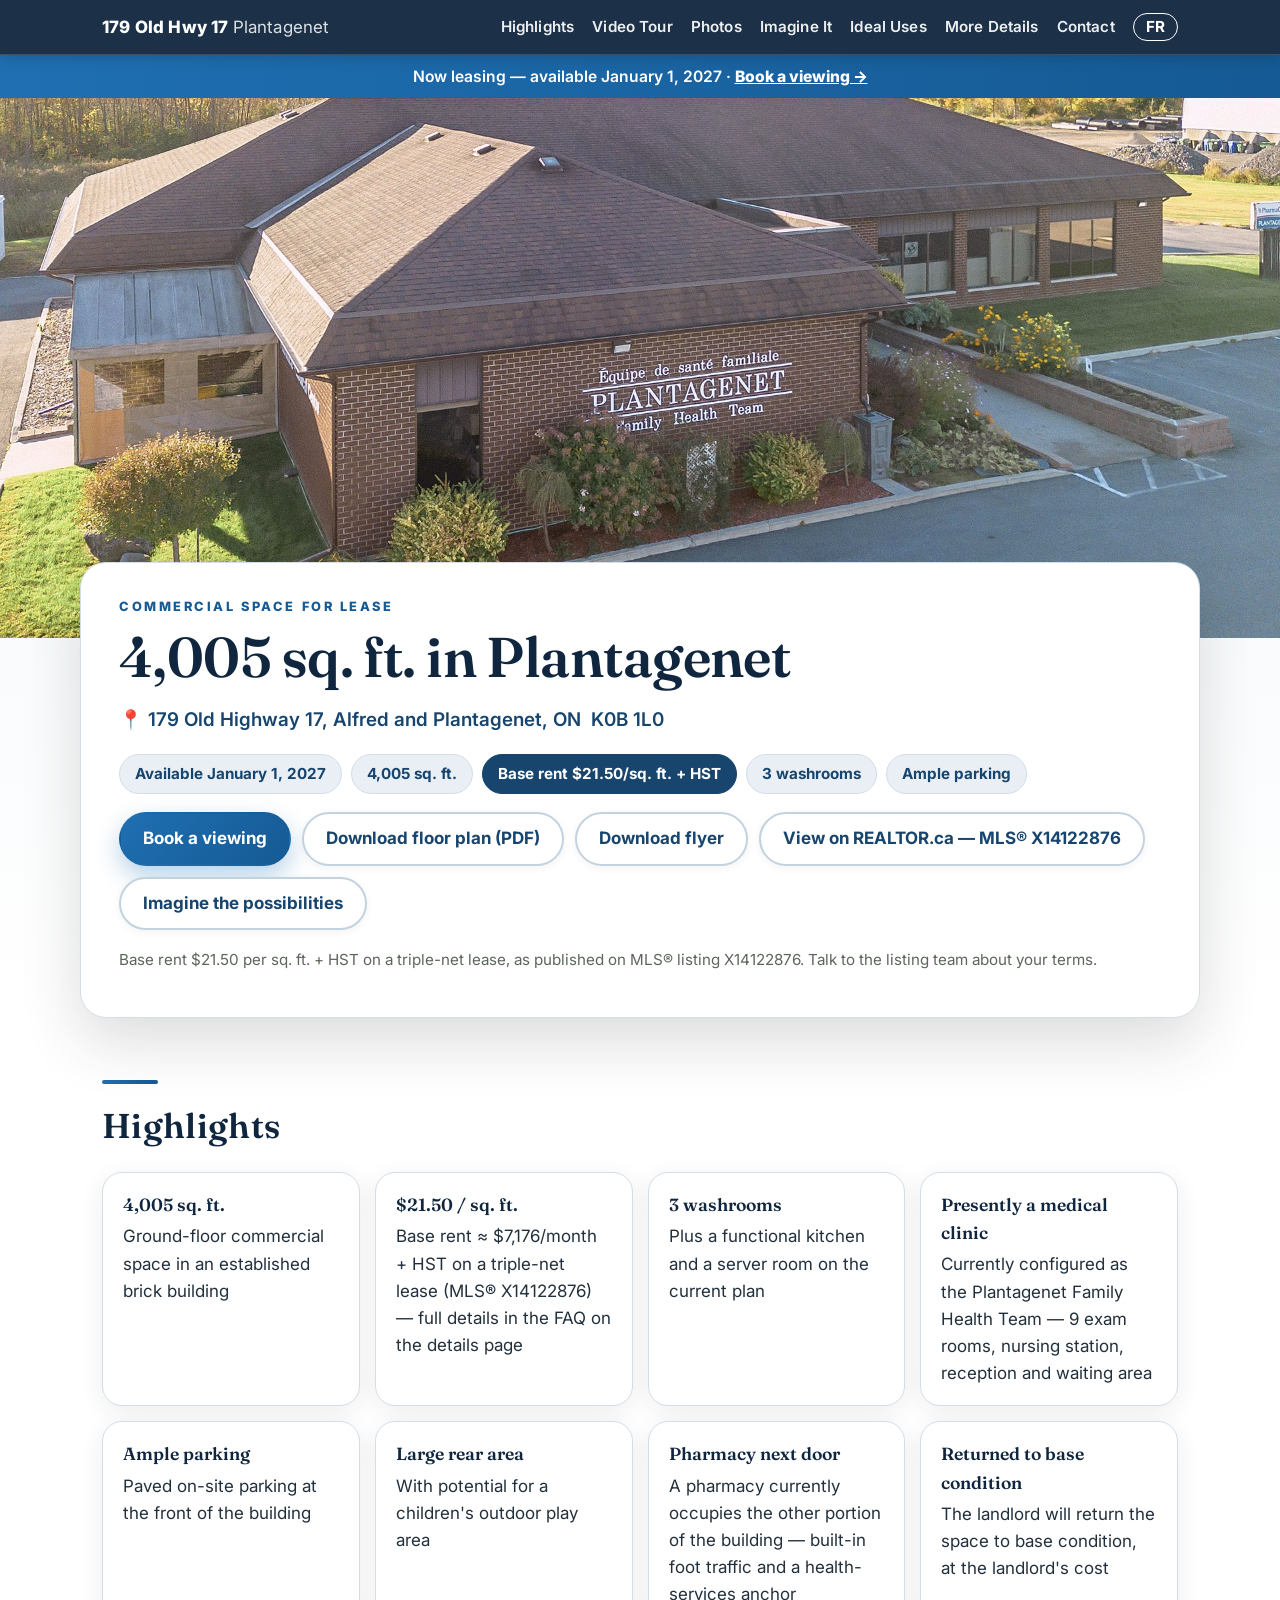
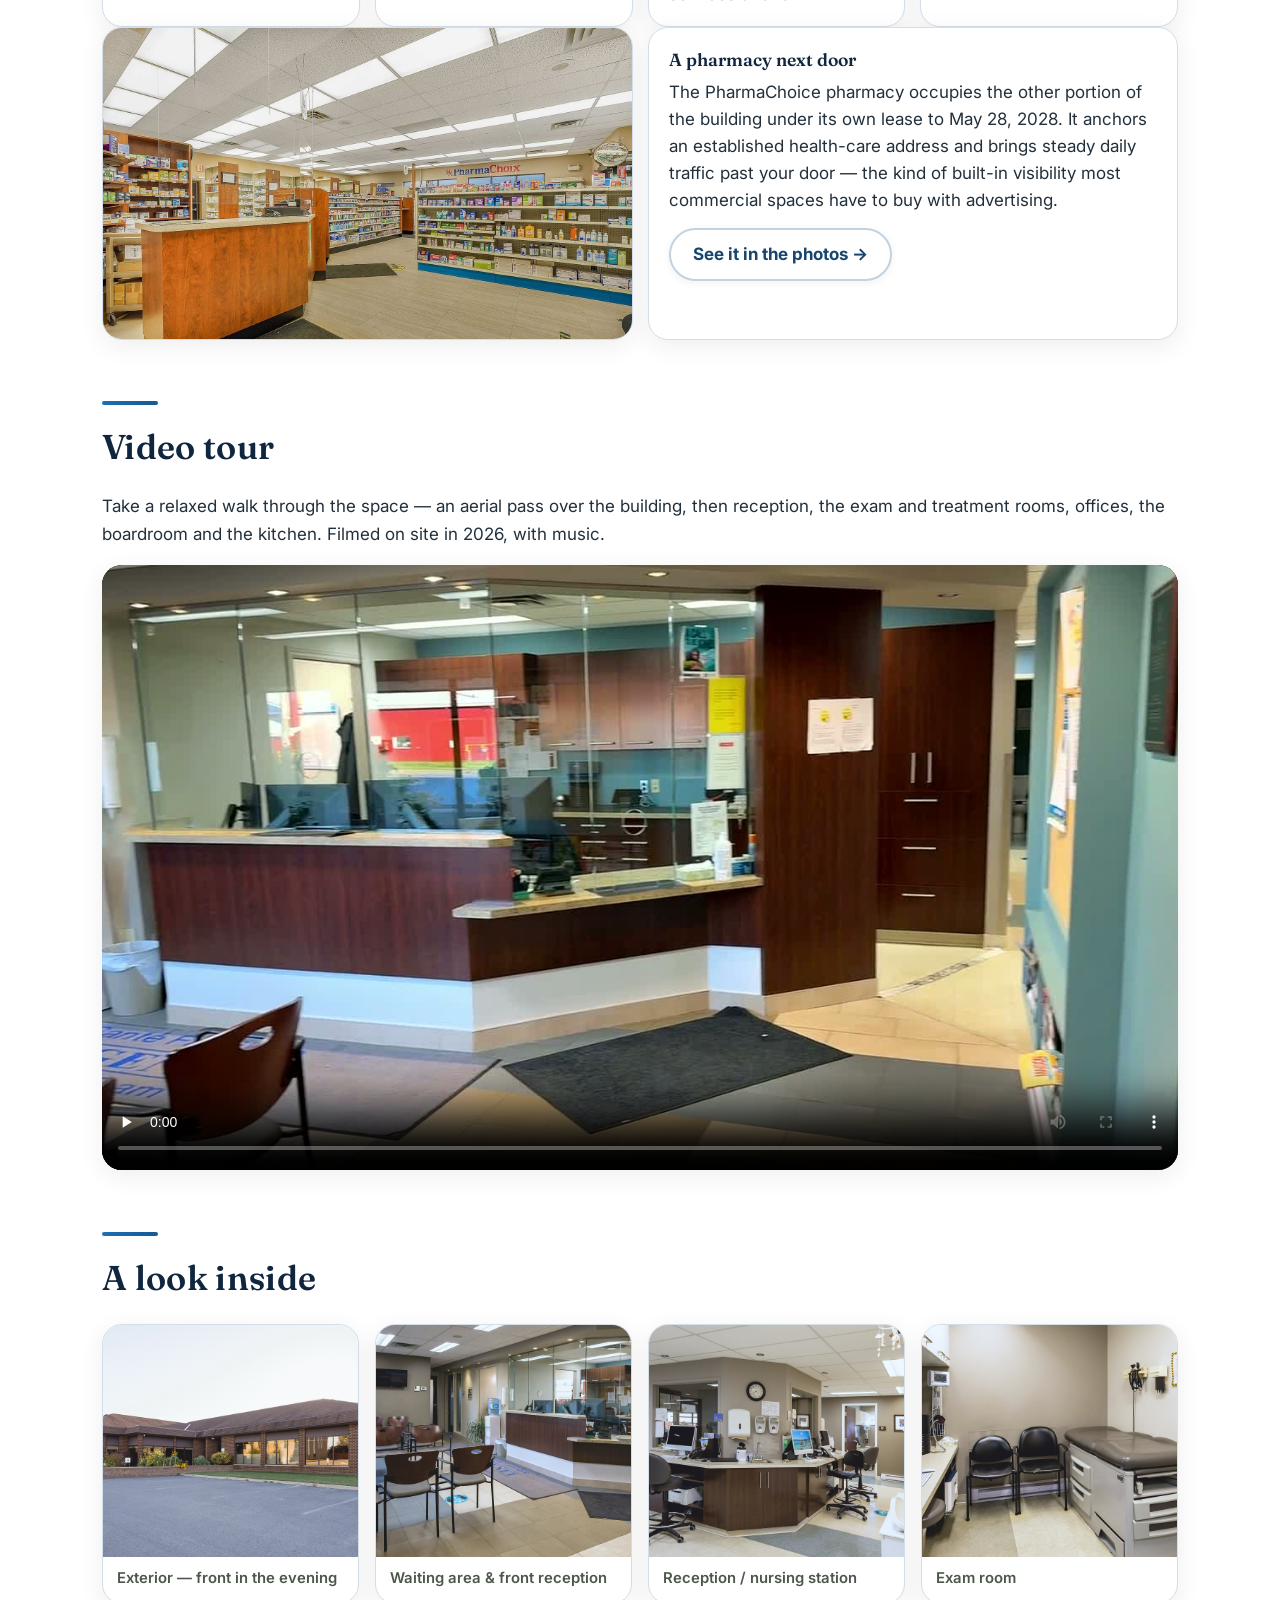
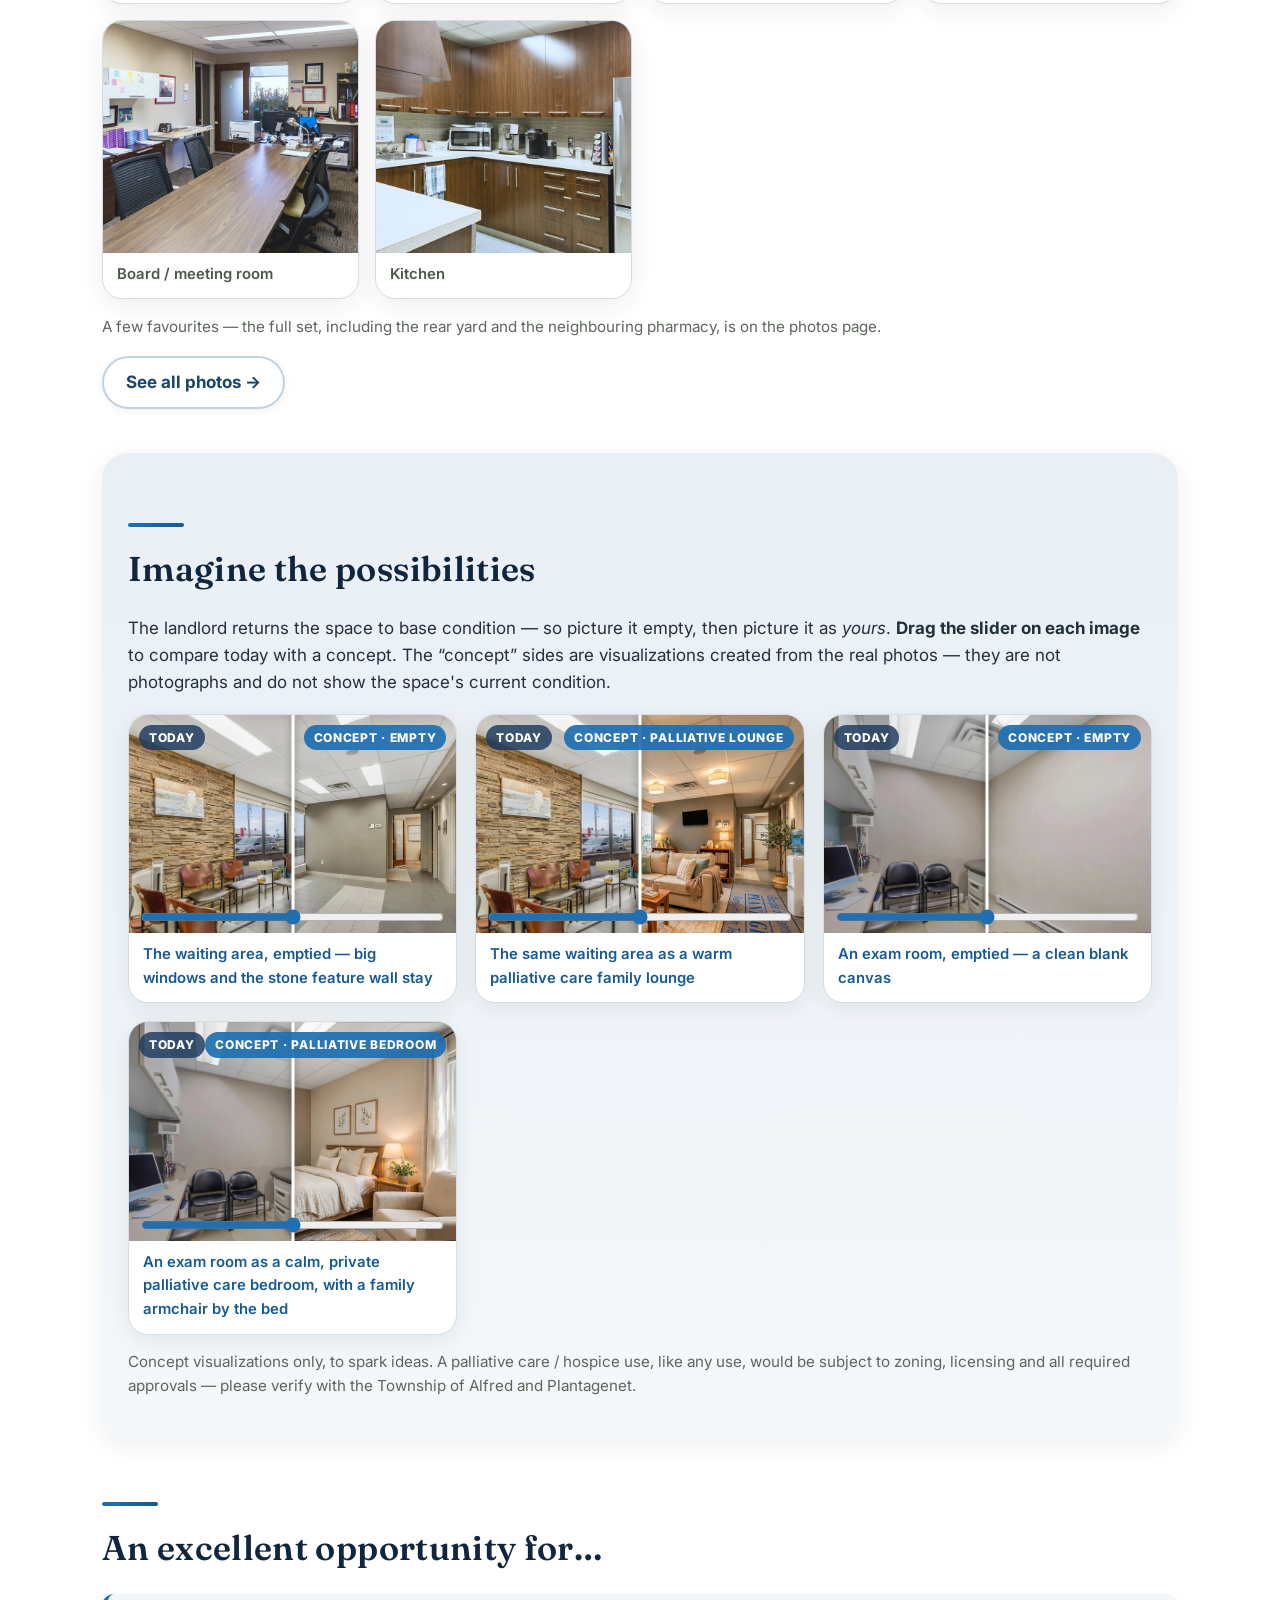
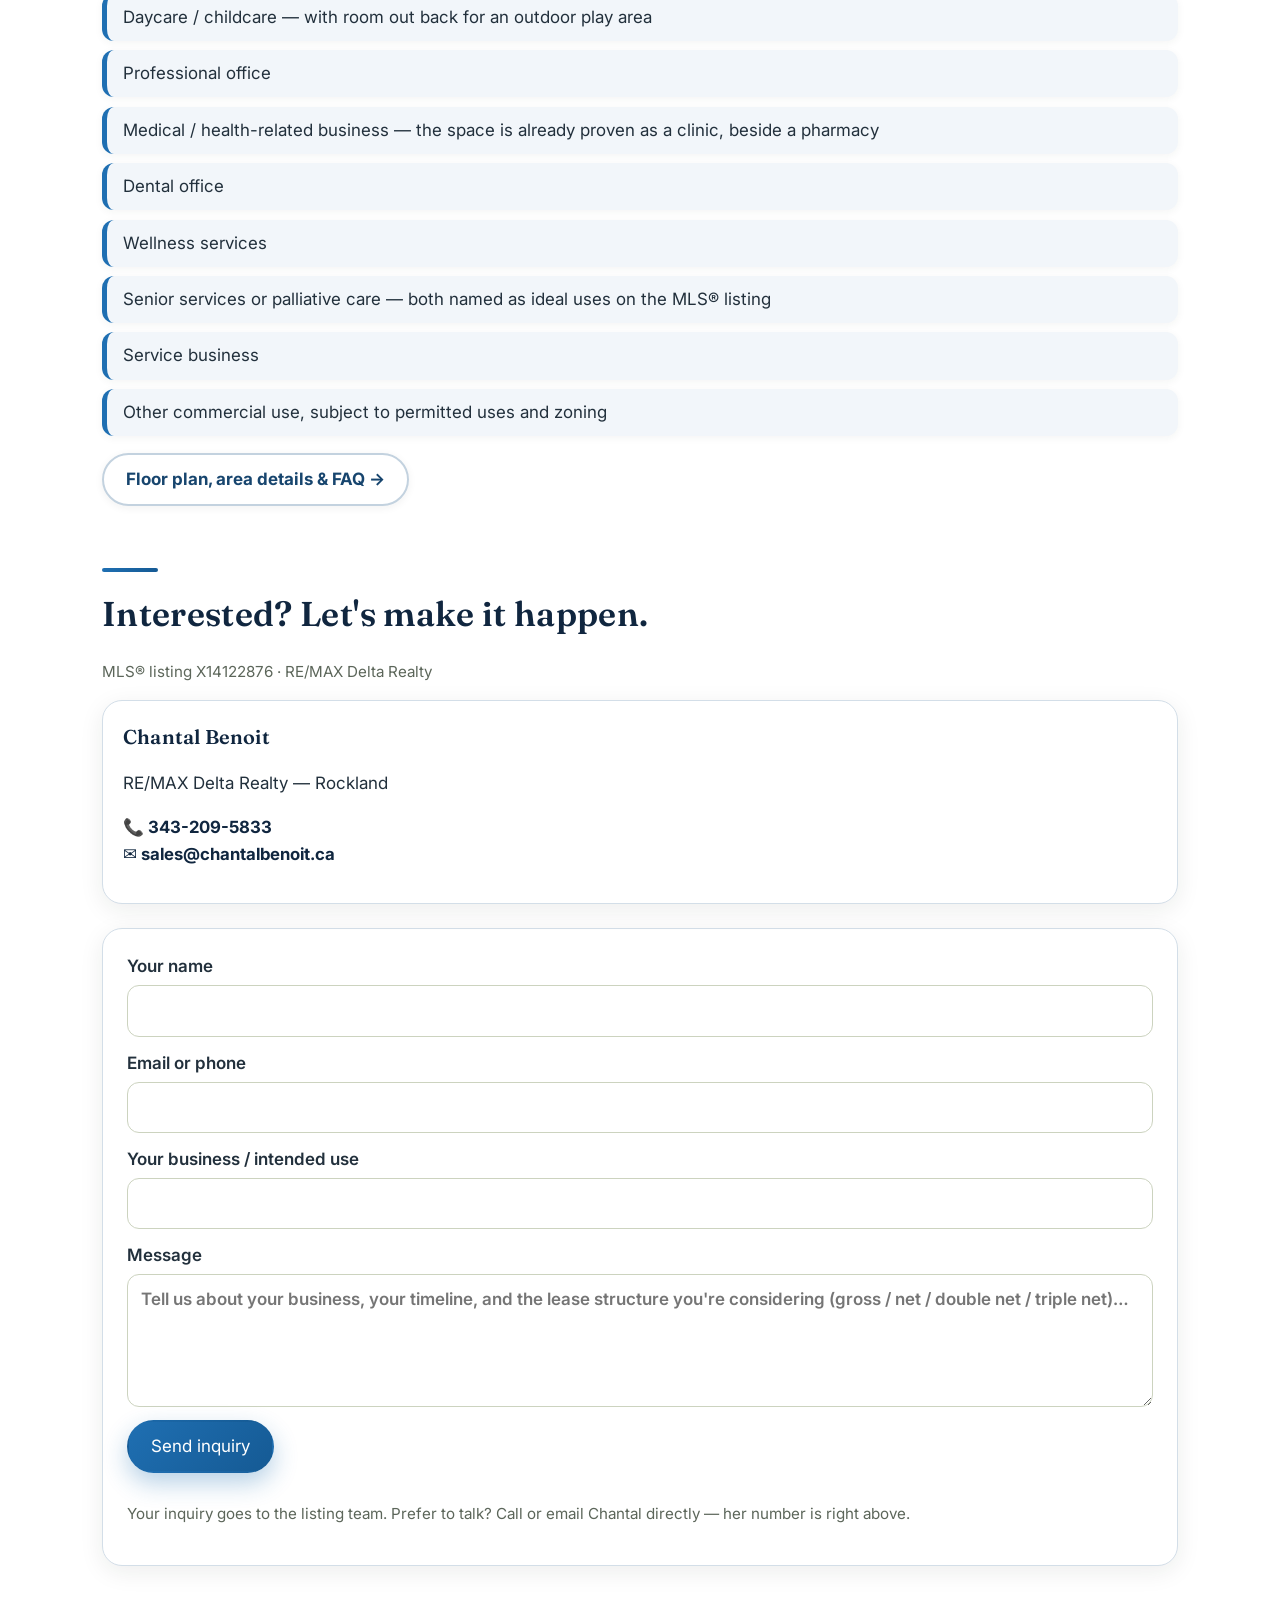
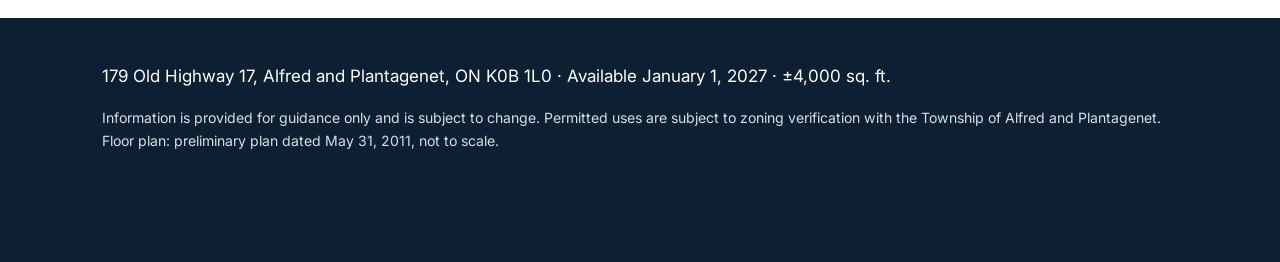
==== commit 382a400a: "179 Old Highway 17: address + pharmacy date corrections" ====
--- a/index.html
+++ b/index.html
@@ -14,8 +14,8 @@
 <meta property="og:type" content="website">
 <meta property="og:title" content="Commercial Space for Lease — 179 Old Highway 17, Plantagenet, ON">
 <meta property="og:description" content="4,005 sq. ft. commercial space for lease in Plantagenet, Ontario. Available January 1, 2027. Base rent $21.50/sq. ft. + HST (triple net).">
-<meta property="og:image" content="https://prescott-russell-sites.github.io/179-181-old-highway-17/assets/dan/hero-drone.jpg">
-<meta property="og:url" content="https://prescott-russell-sites.github.io/179-181-old-highway-17/">
+<meta property="og:image" content="https://prescott-russell-sites.github.io/179-old-highway-17/assets/dan/hero-drone.jpg">
+<meta property="og:url" content="https://prescott-russell-sites.github.io/179-old-highway-17/">
 <link rel="preload" as="image" href="assets/dan/hero-drone.jpg">
 <link rel="stylesheet" href="assets/style.css">
 <script type="application/ld+json">
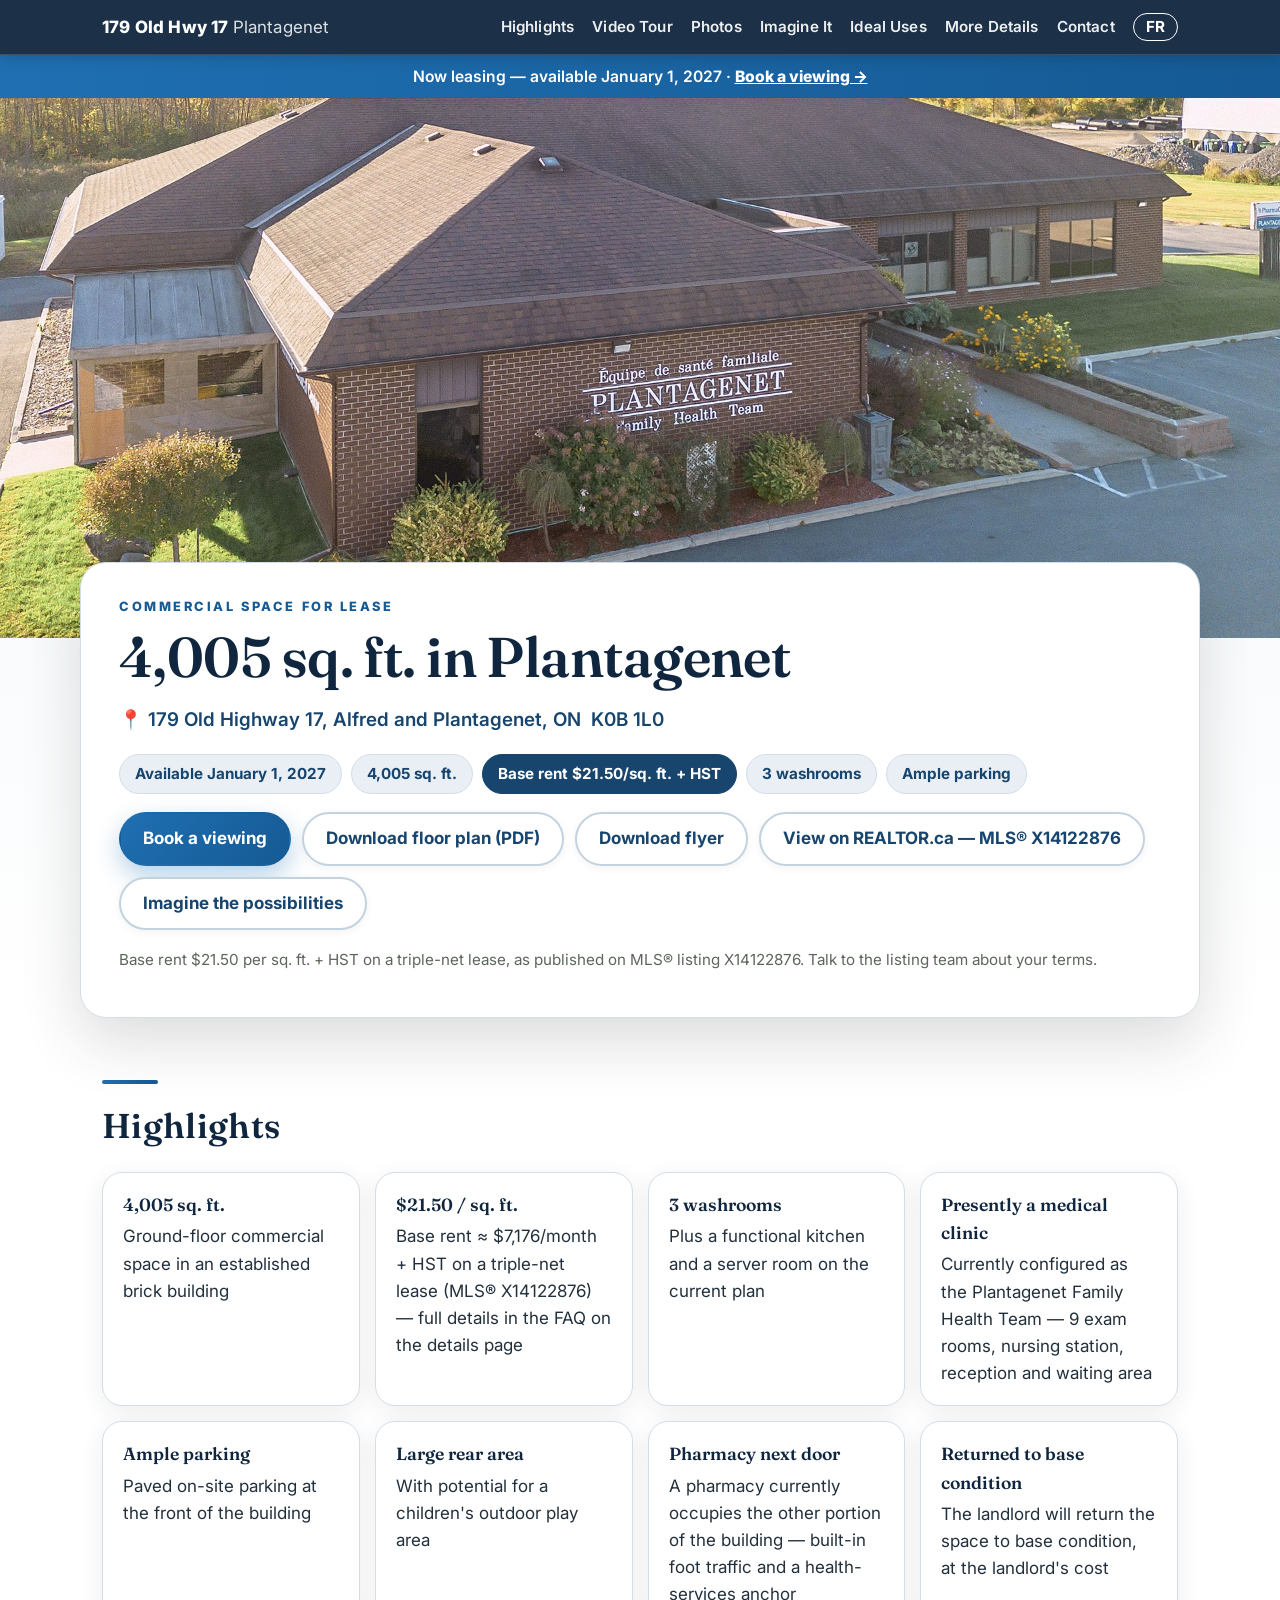
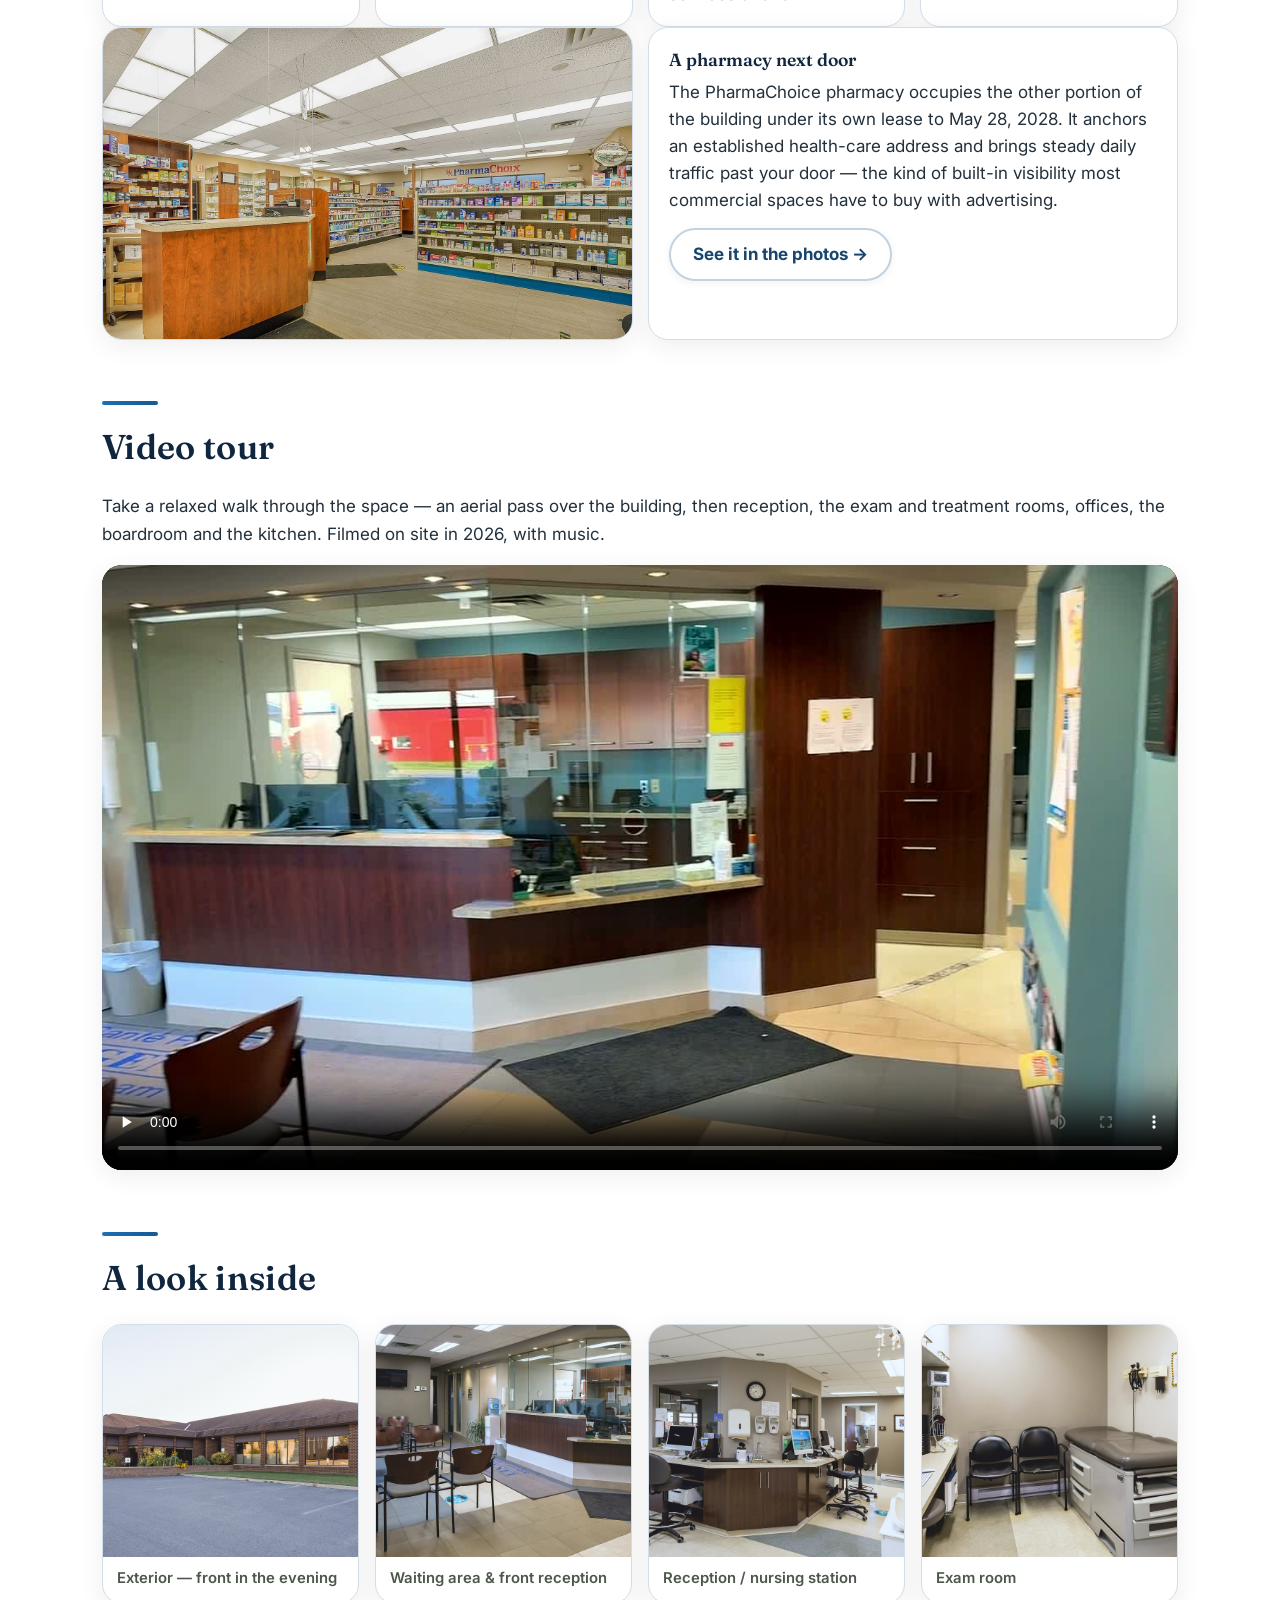
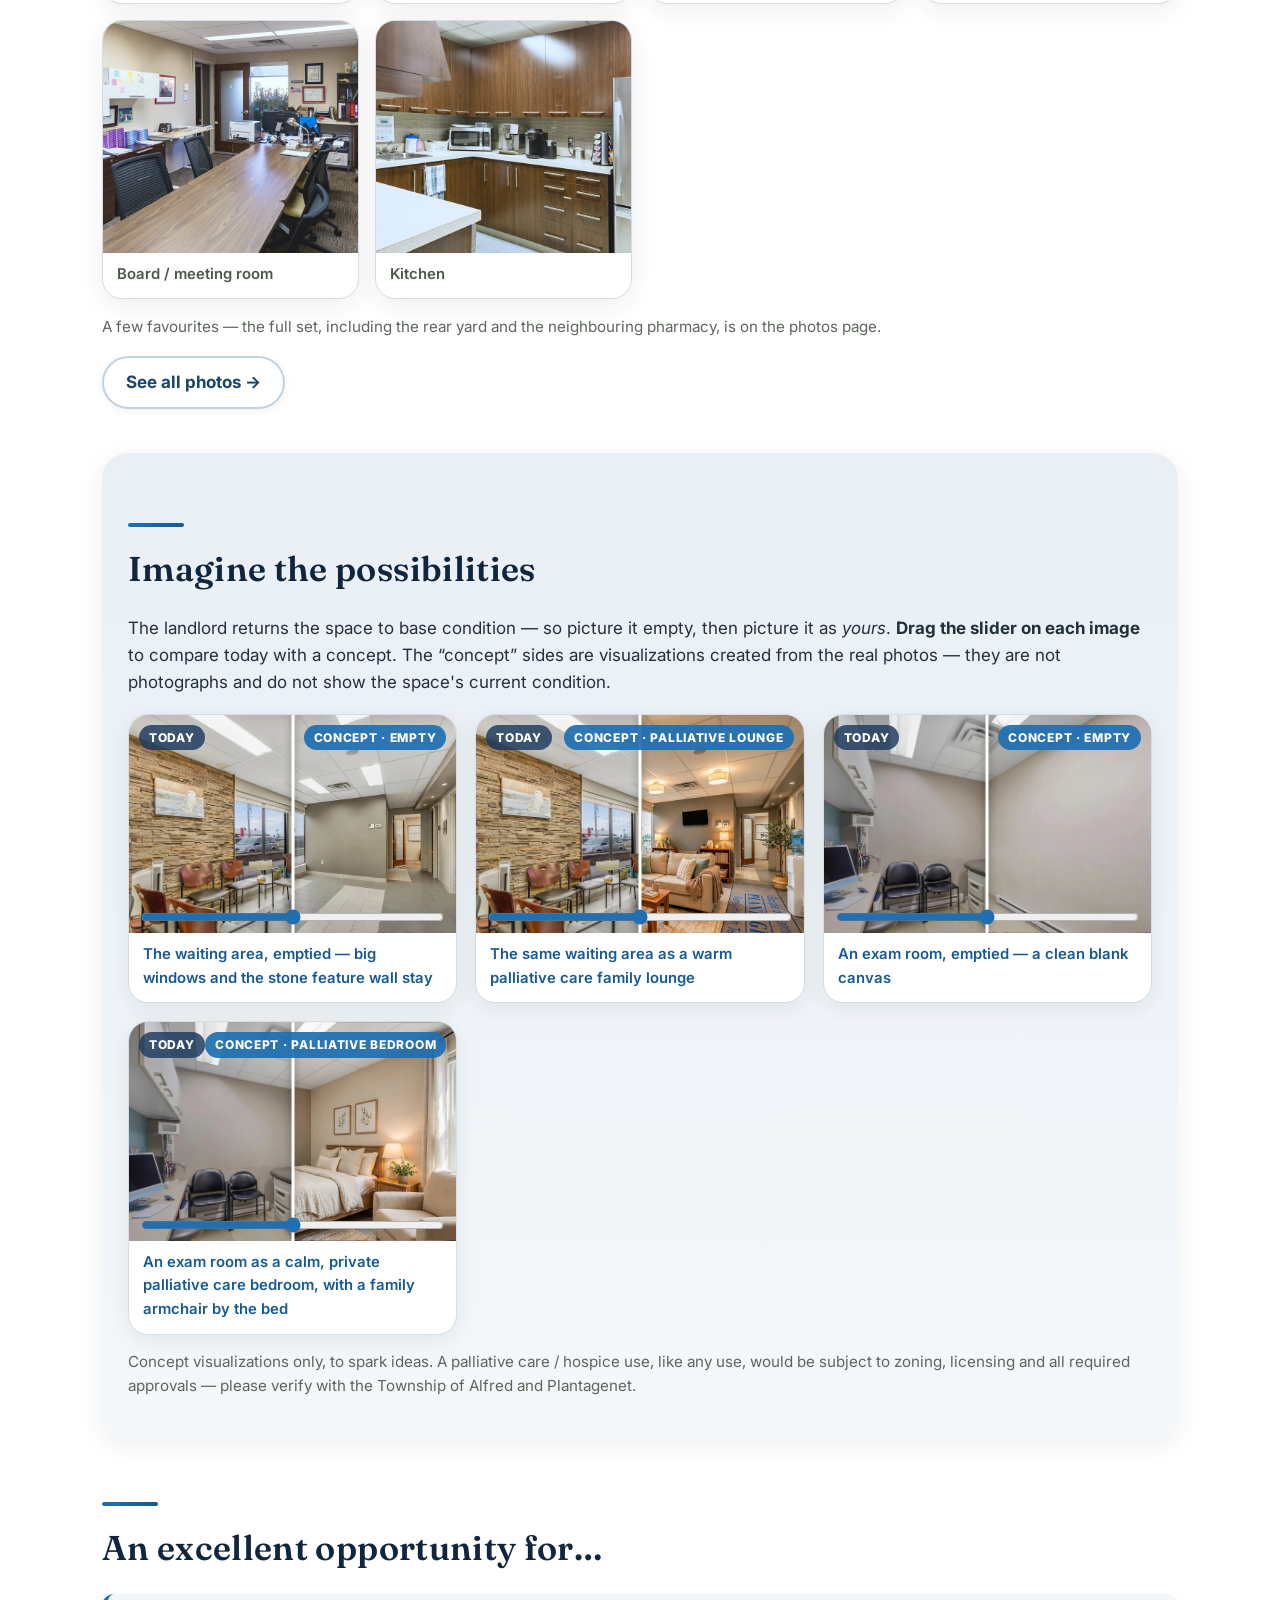
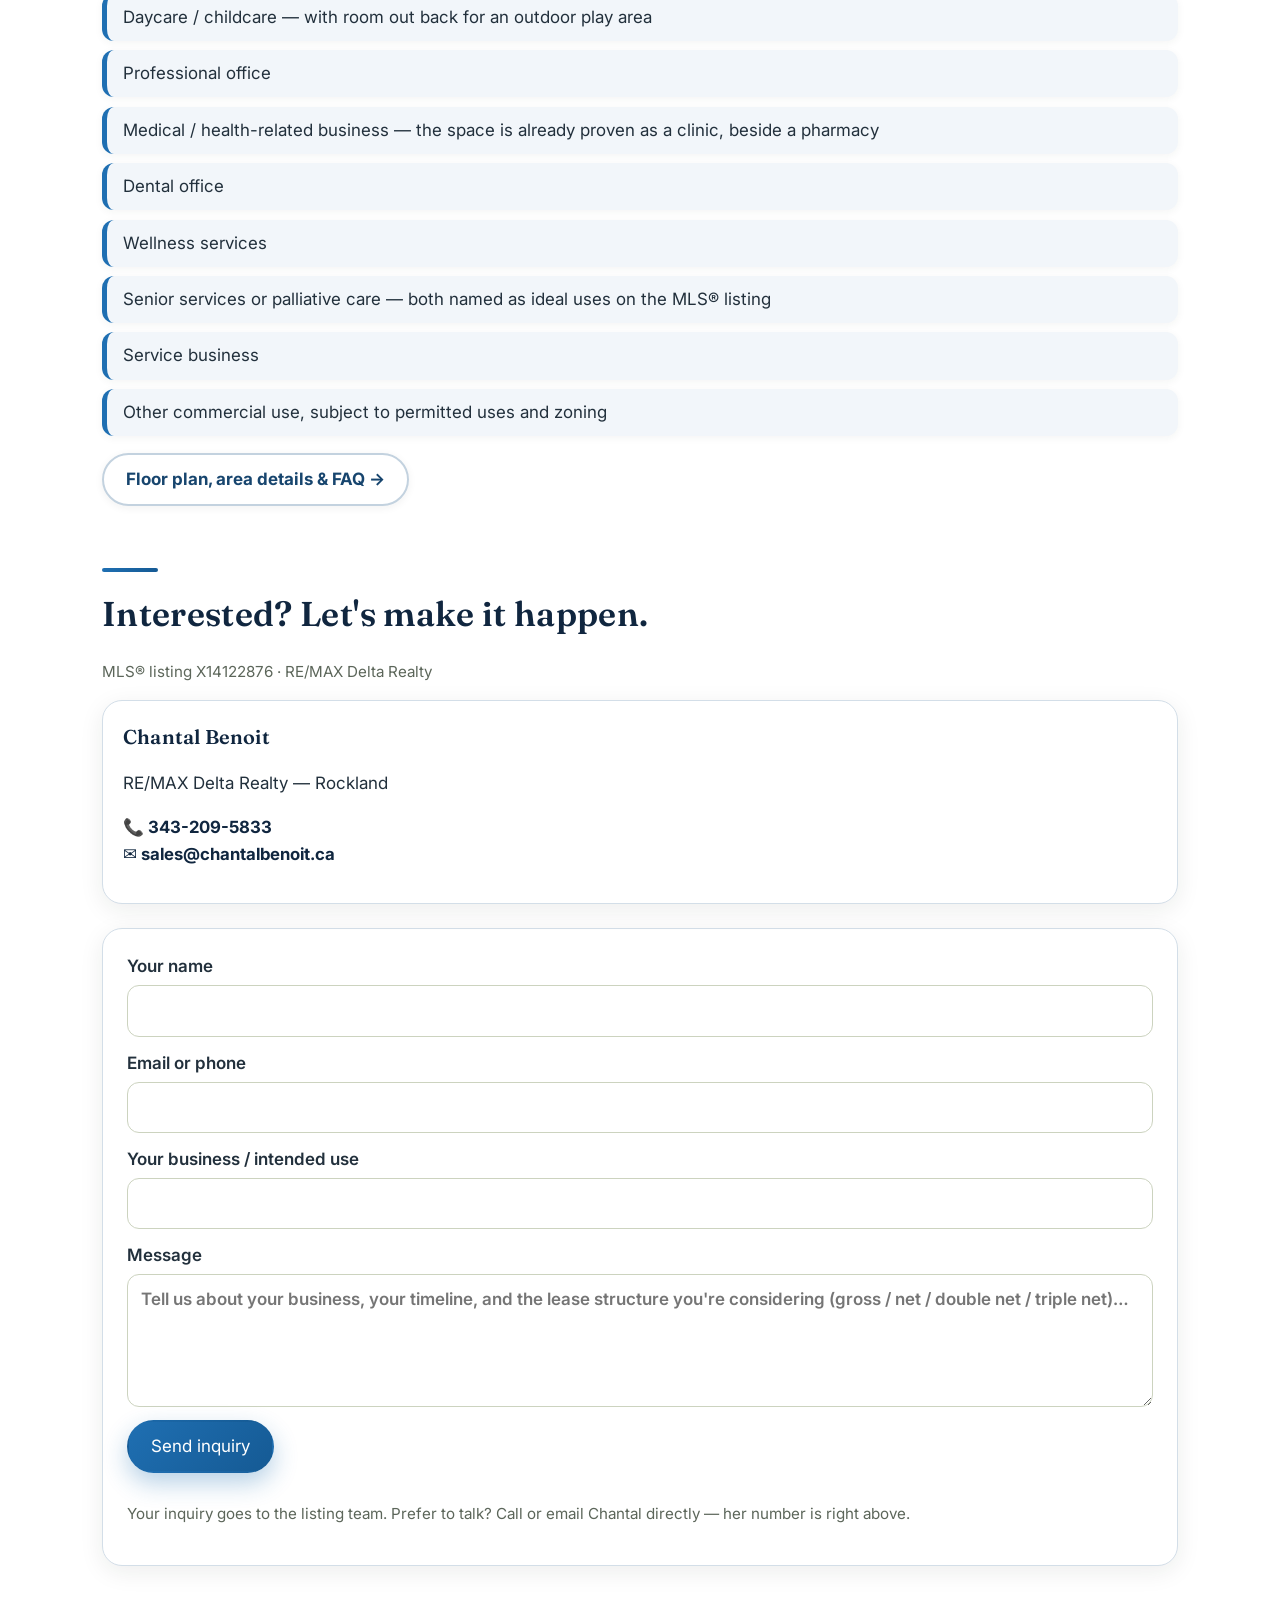
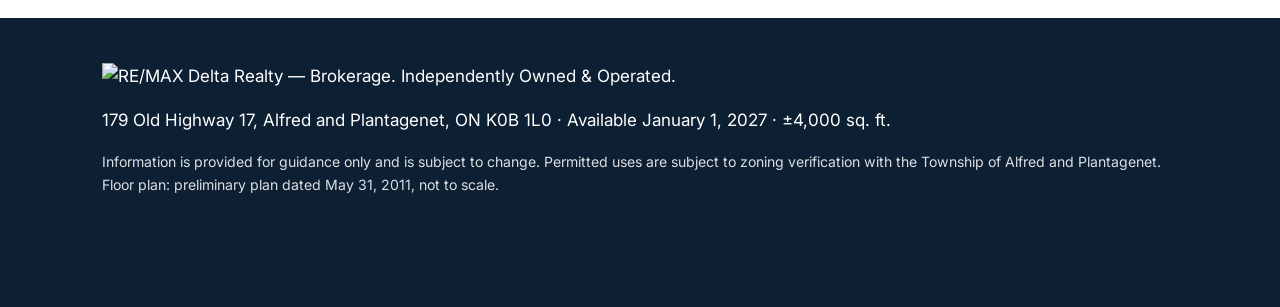
==== commit fb76181f: "Add RE/MAX Delta Realty logo to footer" ====
--- a/index.html
+++ b/index.html
@@ -168,6 +168,7 @@
 
 <footer>
   <div class="wrap">
+    <p class="broker"><img src="assets/remax-delta-realty.png" alt="RE/MAX Delta Realty — Brokerage. Independently Owned & Operated." width="912" height="430"></p>
     <p>179 Old Highway 17, Alfred and Plantagenet, ON K0B 1L0 · Available January 1, 2027 · ±4,000 sq. ft.</p>
     <p class="small">Information is provided for guidance only and is subject to change. Permitted uses are subject to zoning verification with the Township of Alfred and Plantagenet. Floor plan: preliminary plan dated May 31, 2011, not to scale.</p>
   </div>
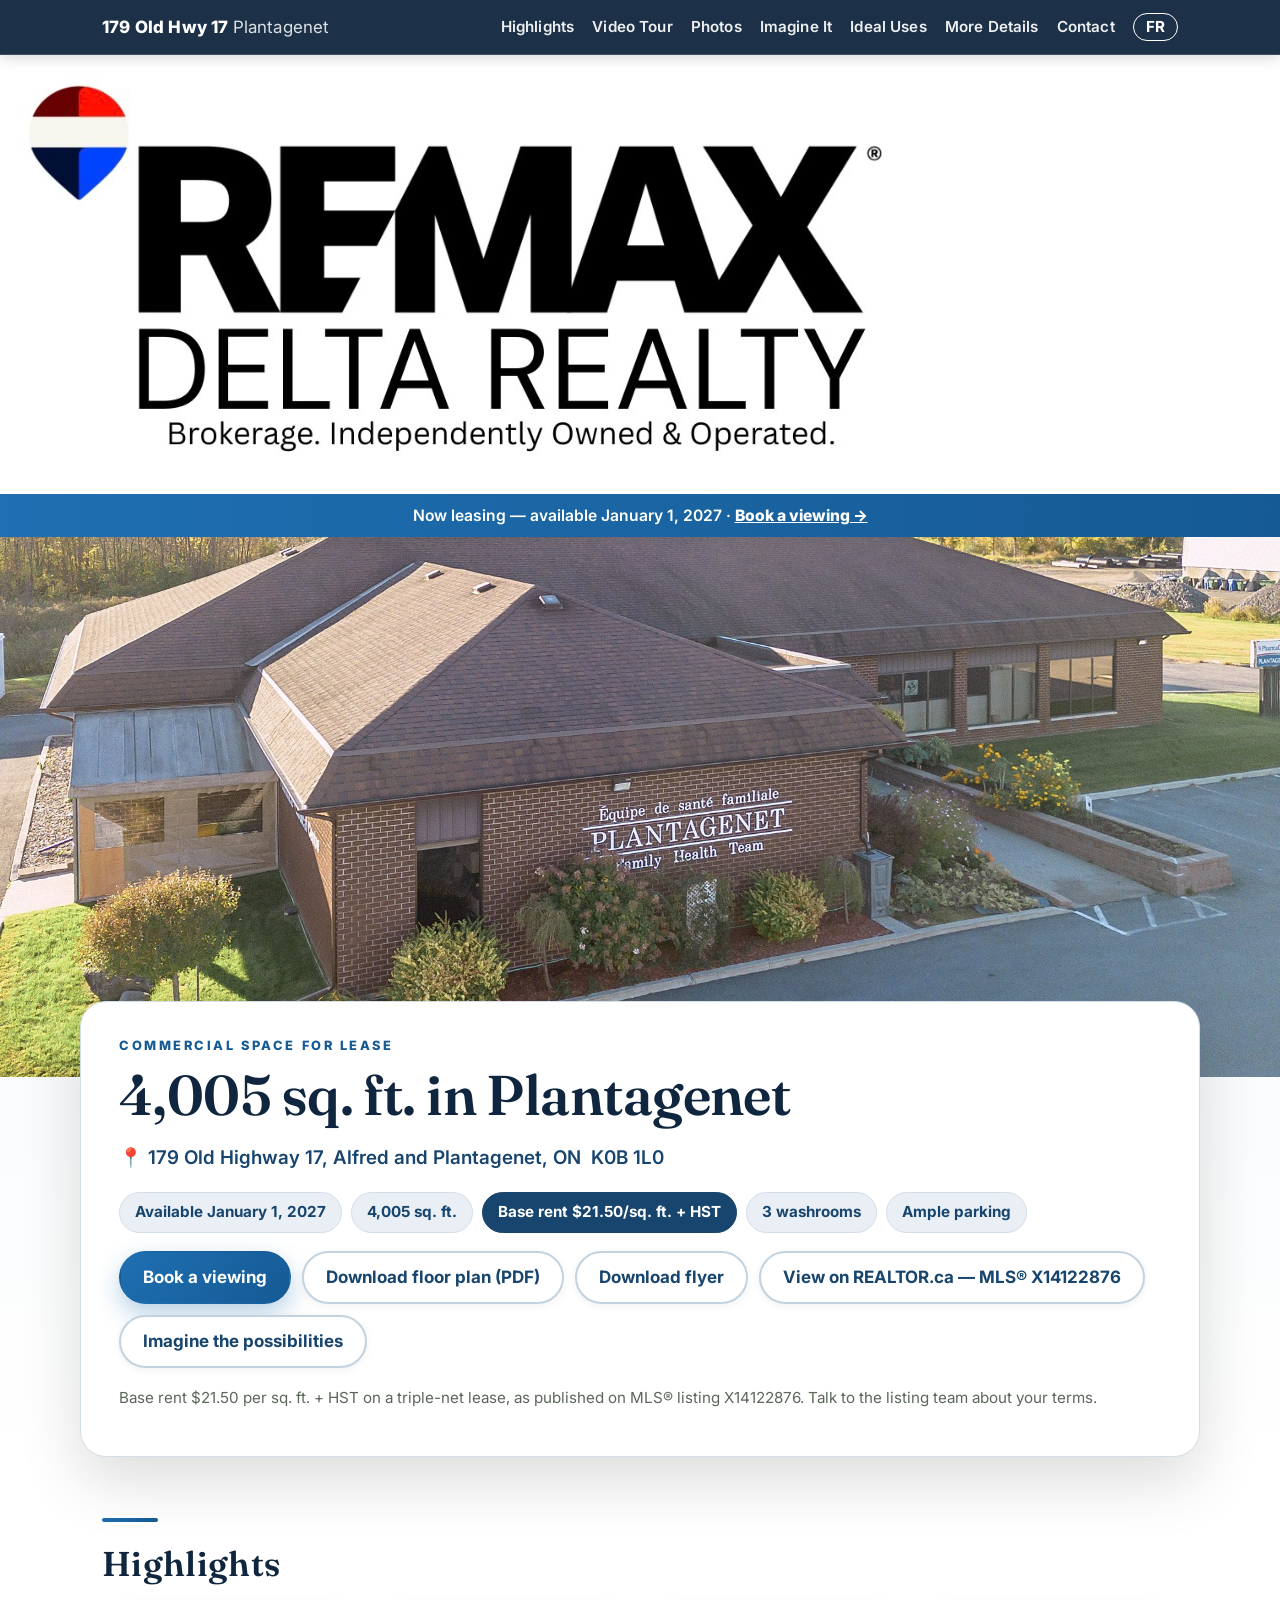
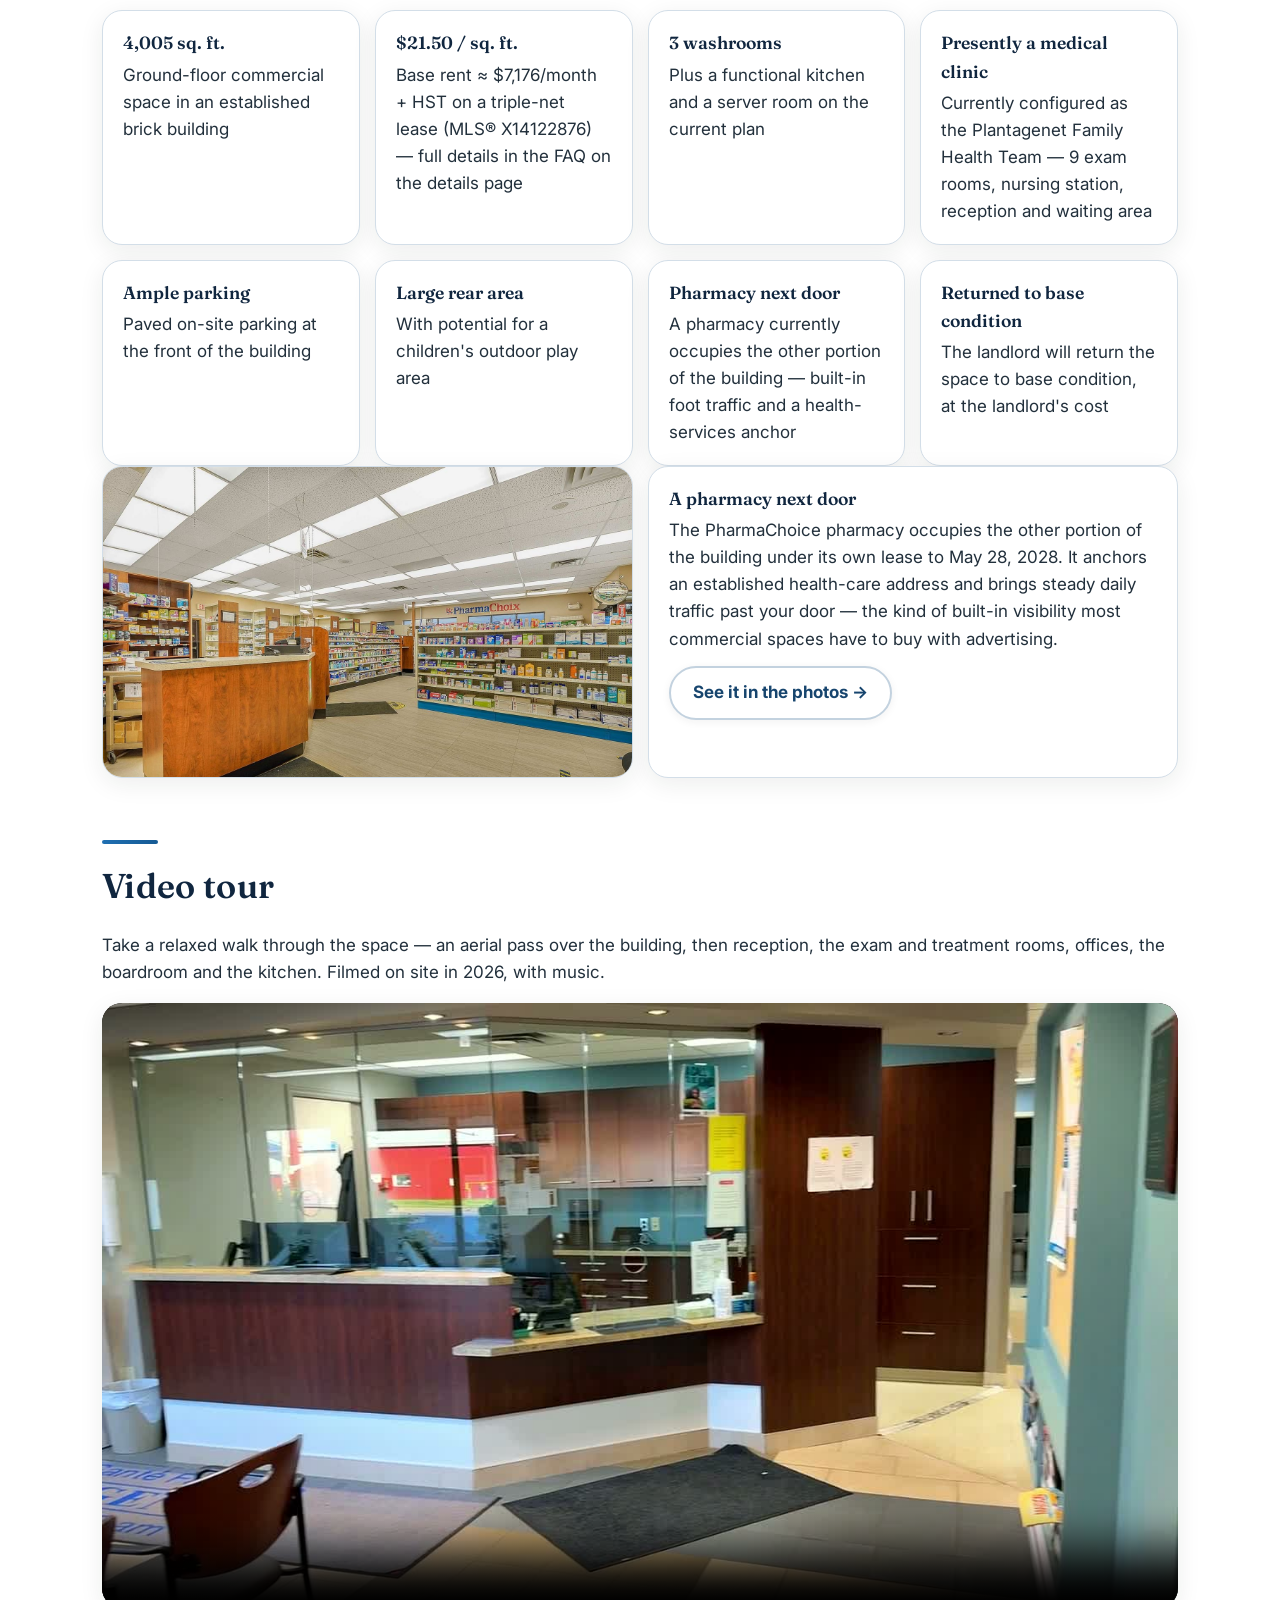
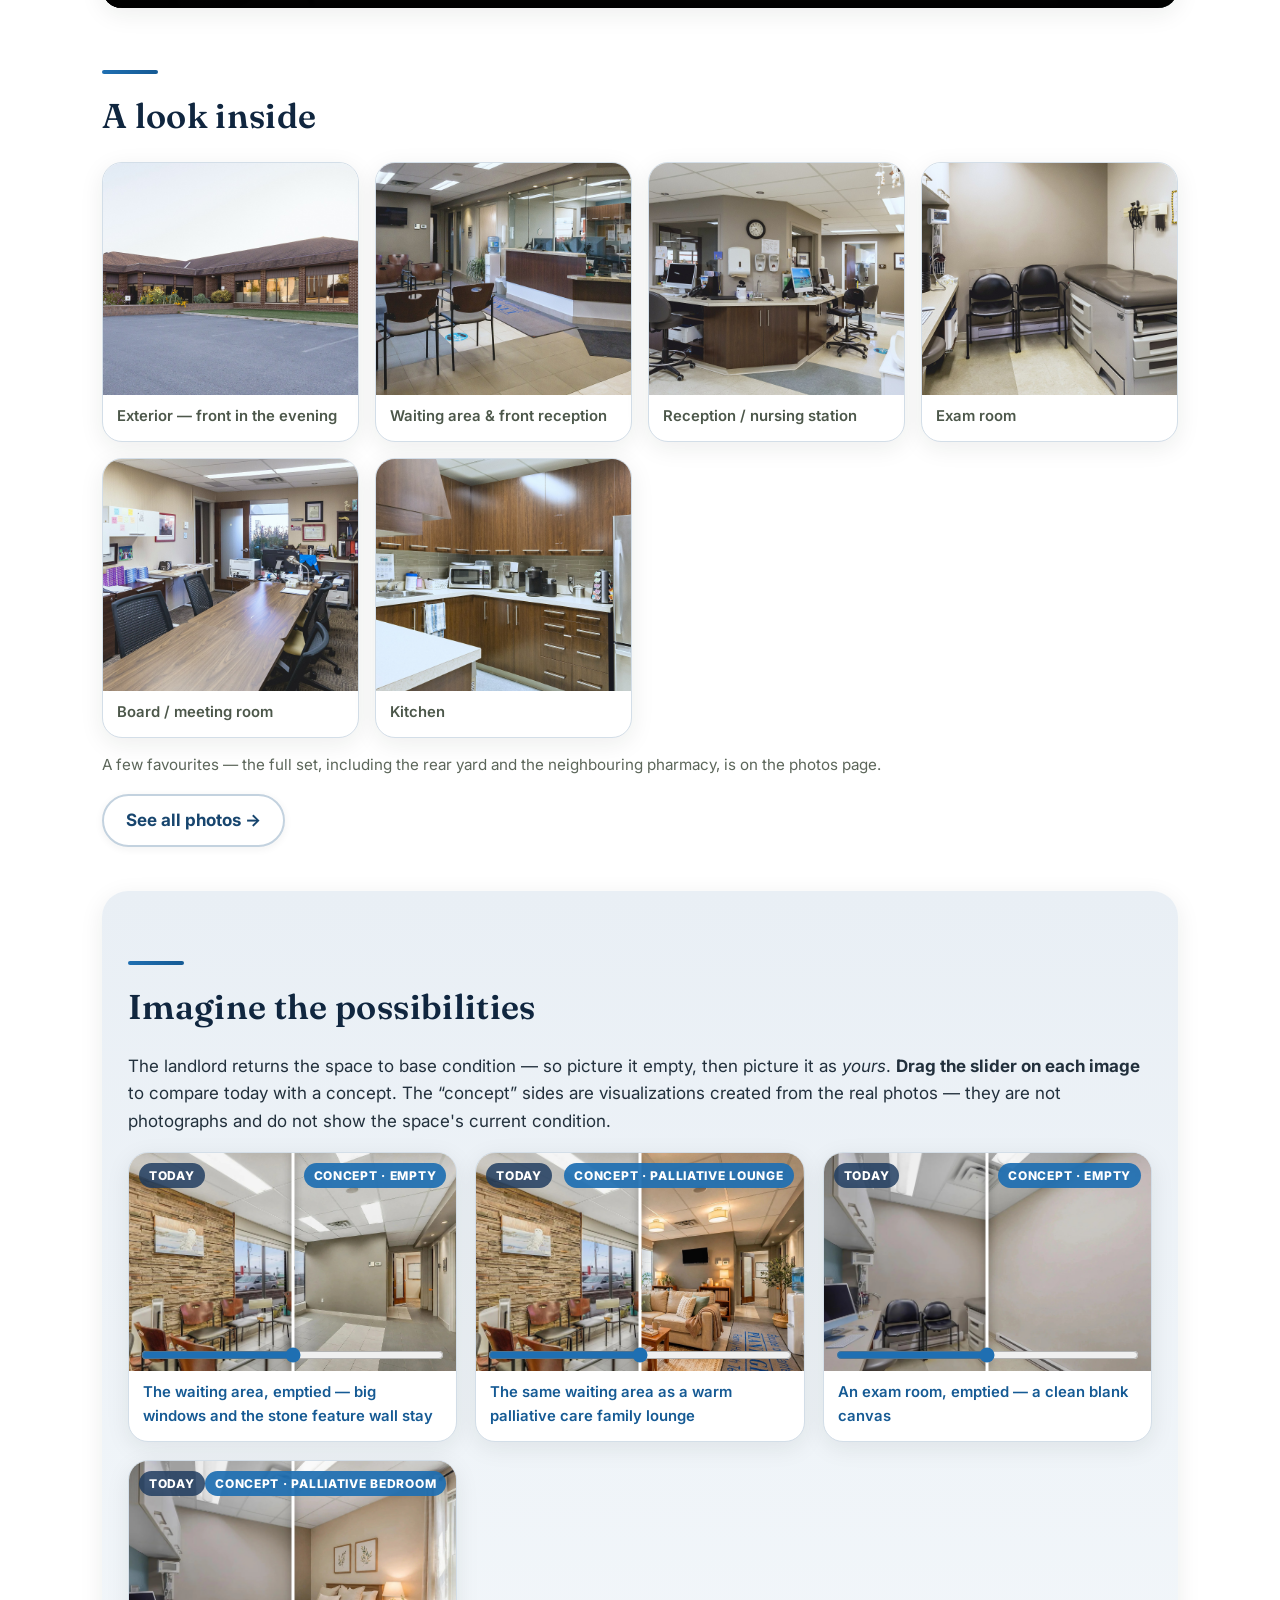
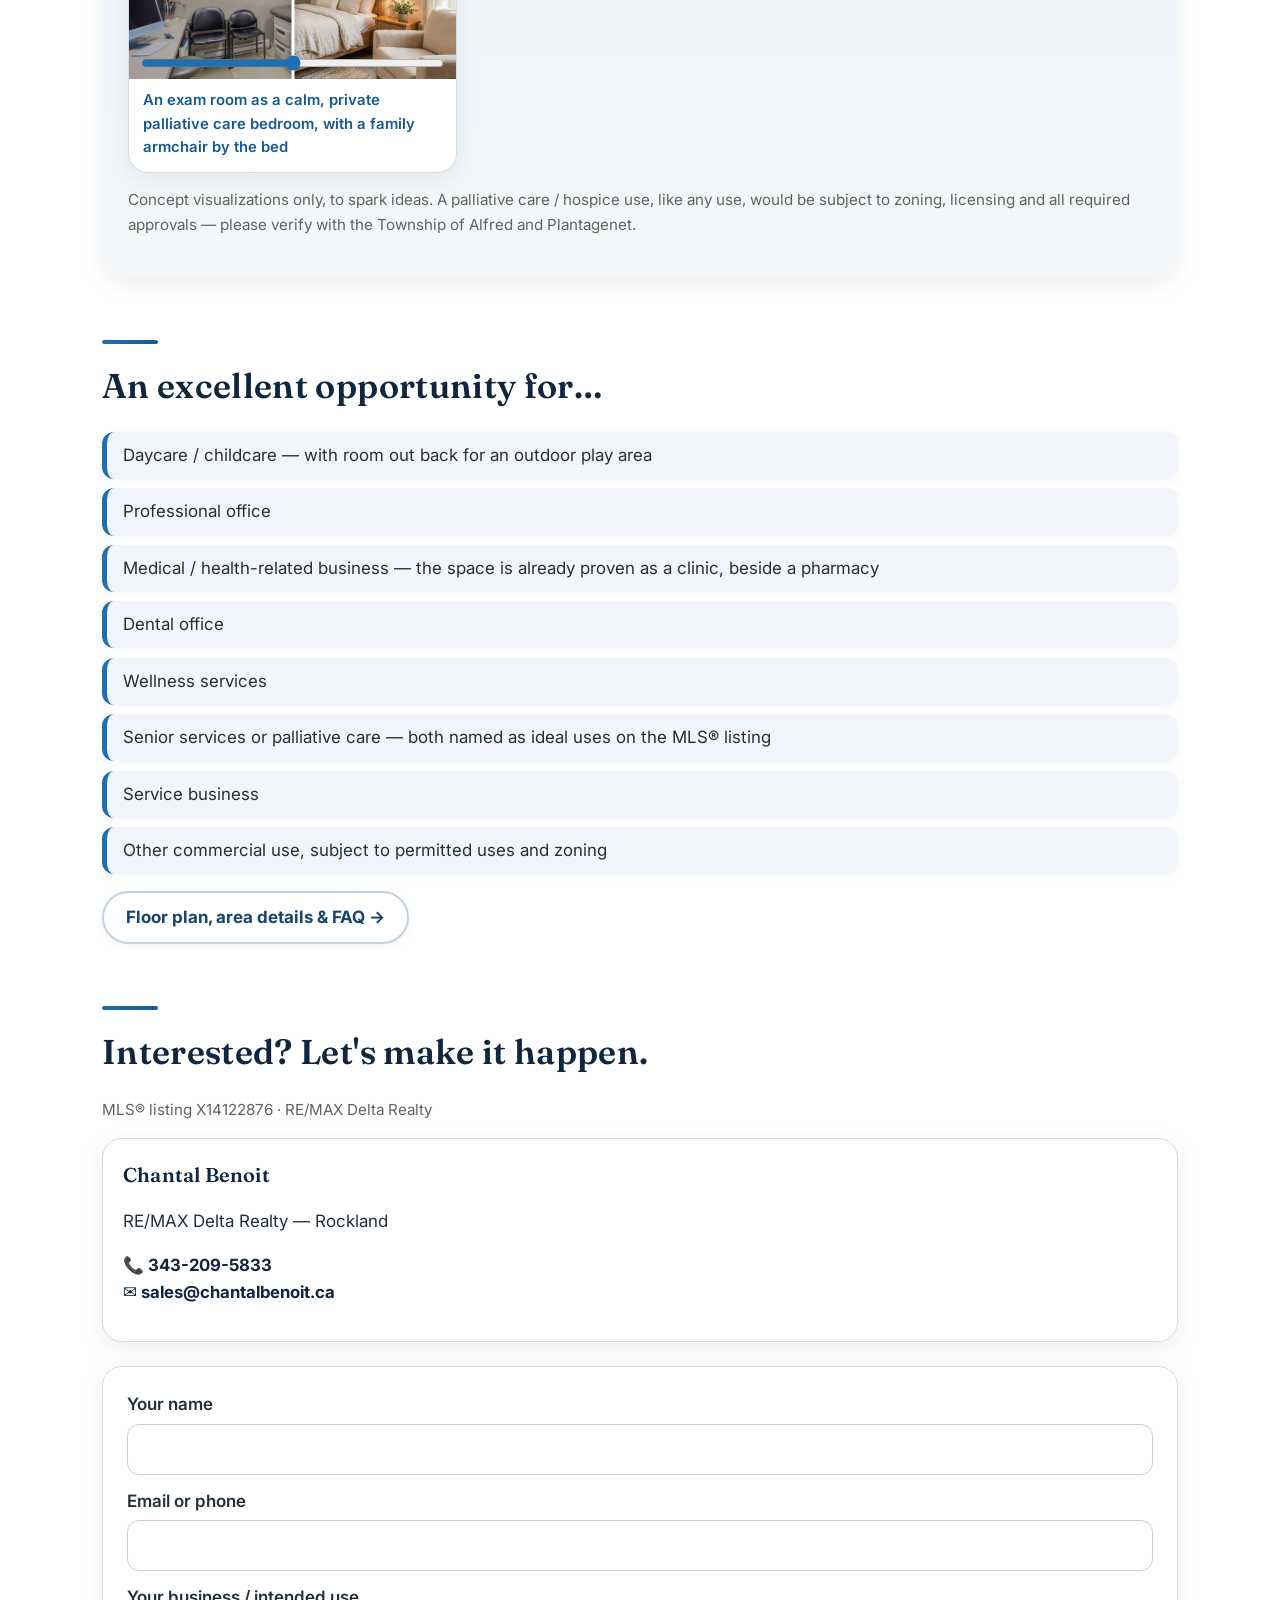
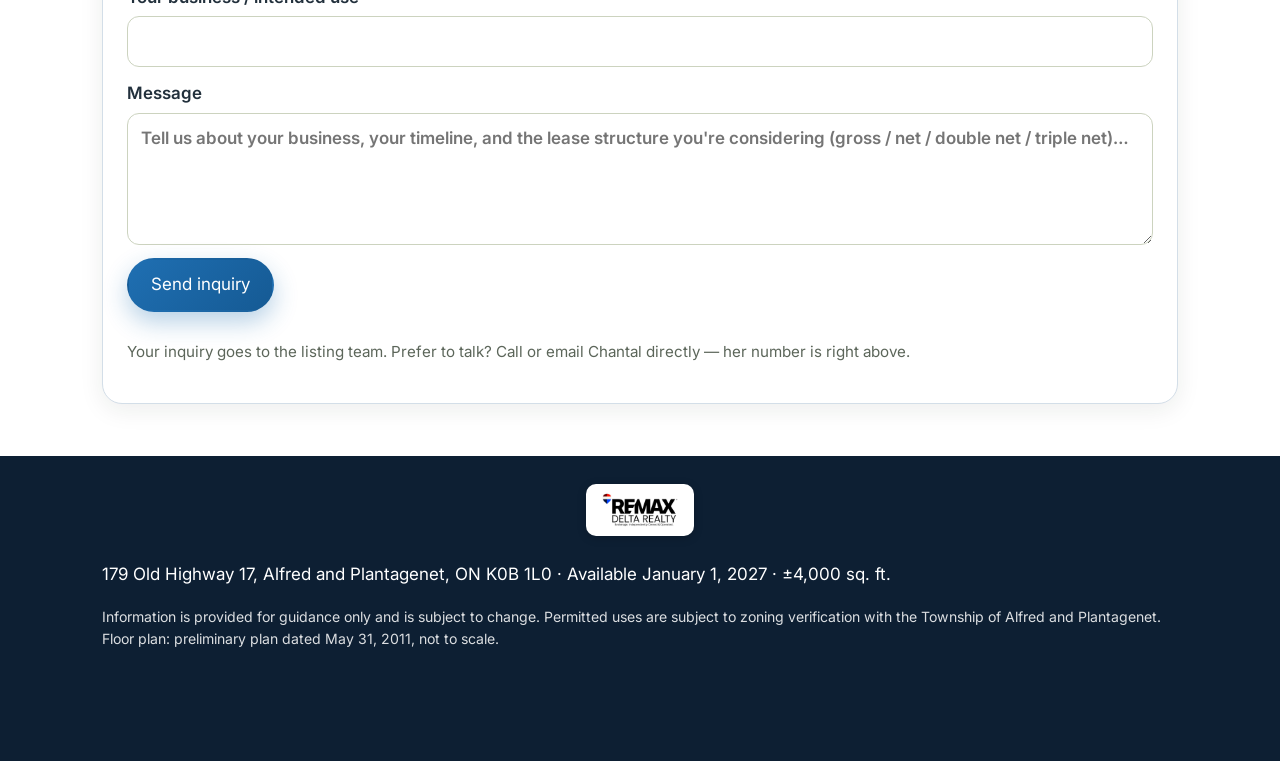
==== commit 6f820b0b: "Big RE/MAX Delta Realty logo band at top of every page" ====
--- a/index.html
+++ b/index.html
@@ -32,6 +32,7 @@
     </nav>
   </div>
 </header>
+<div class="brandband"><img src="assets/remax-delta-realty.png" alt="RE/MAX Delta Realty — Brokerage. Independently Owned & Operated." width="912" height="430"></div>
 <div class="leasebar">Now leasing — available January 1, 2027 · <a href="#contact">Book a viewing →</a></div>
 
 <section class="hero">
--- a/assets/style.css
+++ b/assets/style.css
@@ -176,3 +176,7 @@
 /* ===== v10 final pass (Oct 28, 2026) ===== */
 .leasebar{background:linear-gradient(90deg,var(--accent),var(--accent2));color:#fff;text-align:center;padding:9px 16px;font-weight:600;font-size:.98rem}
 .leasebar a{color:#fff;font-weight:800;text-decoration:underline}
+
+/* ===== v11 brokerage logo (Oct 28, 2026) ===== */
+footer .broker{margin:0 0 14px;text-align:center}
+footer .broker img{height:52px;width:auto;box-sizing:border-box;background:#fff;border-radius:10px;padding:7px 14px;box-shadow:0 2px 10px rgba(0,0,0,.18)}
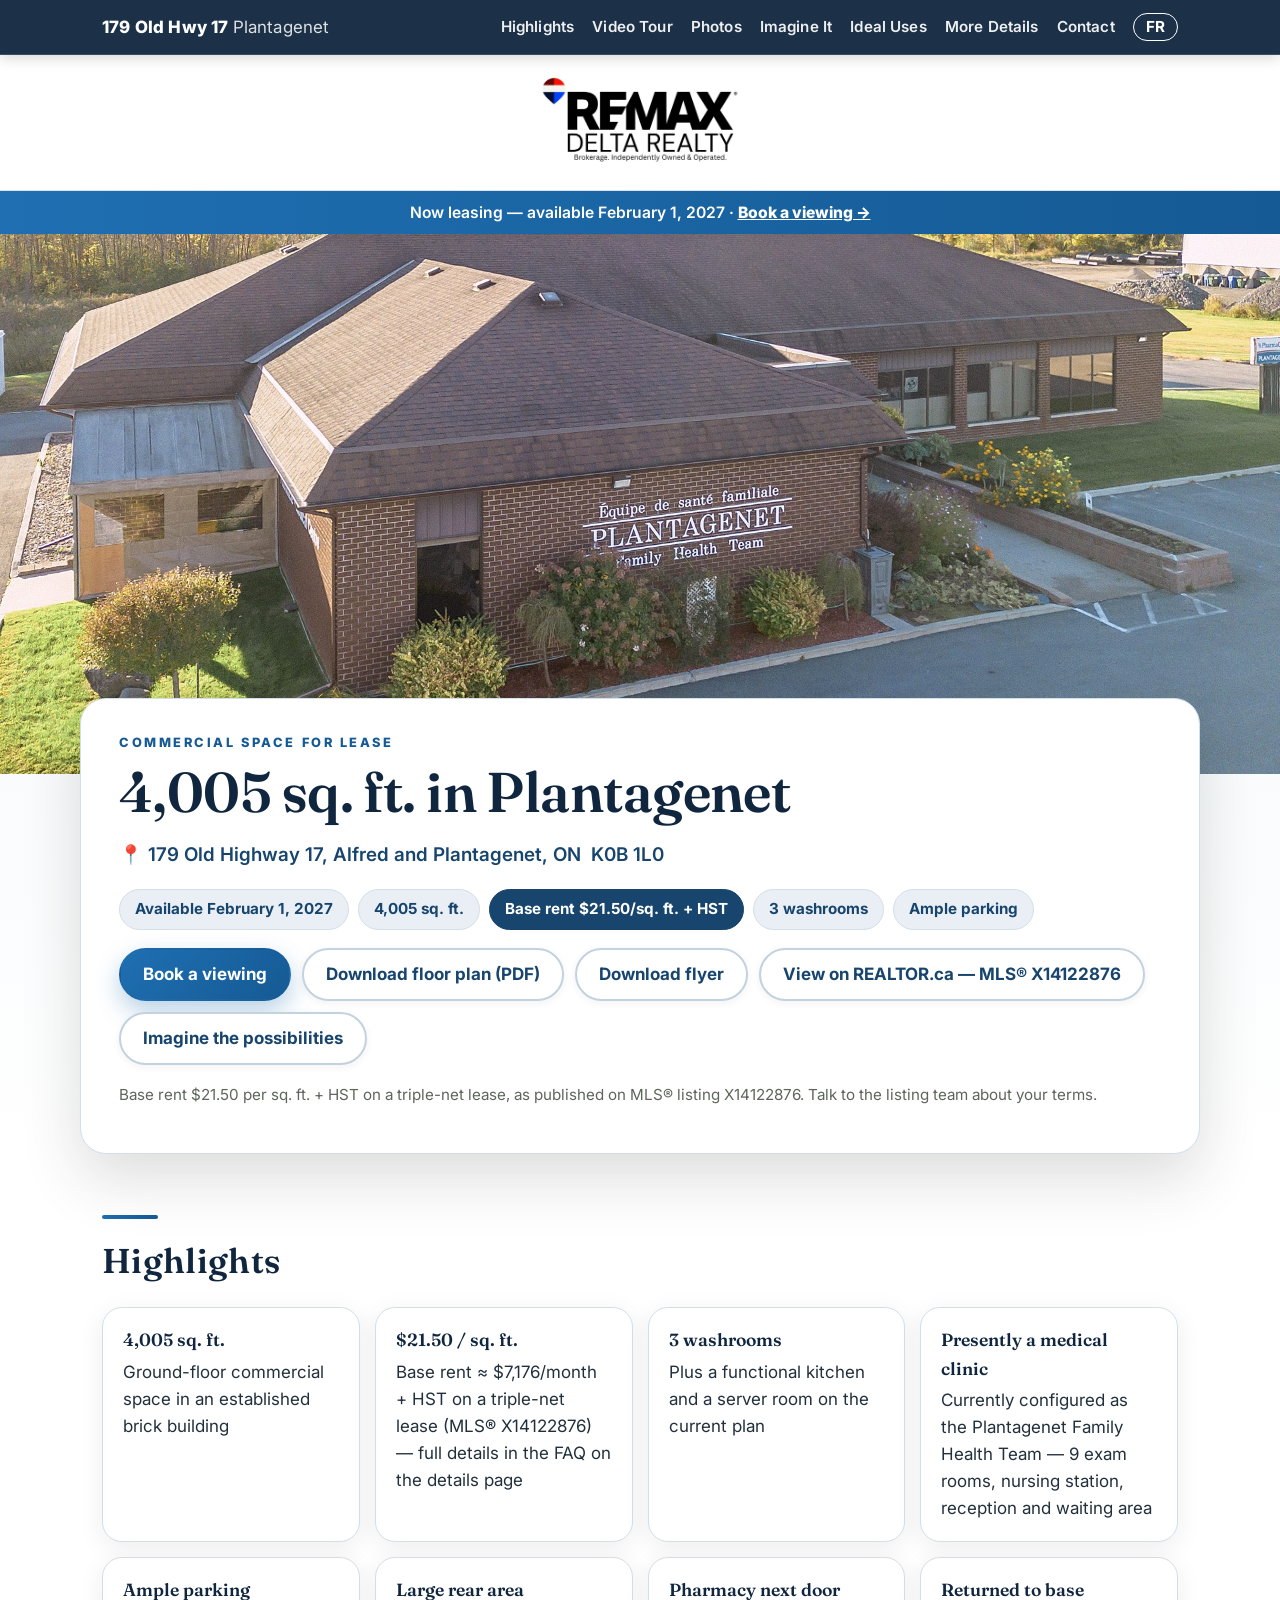
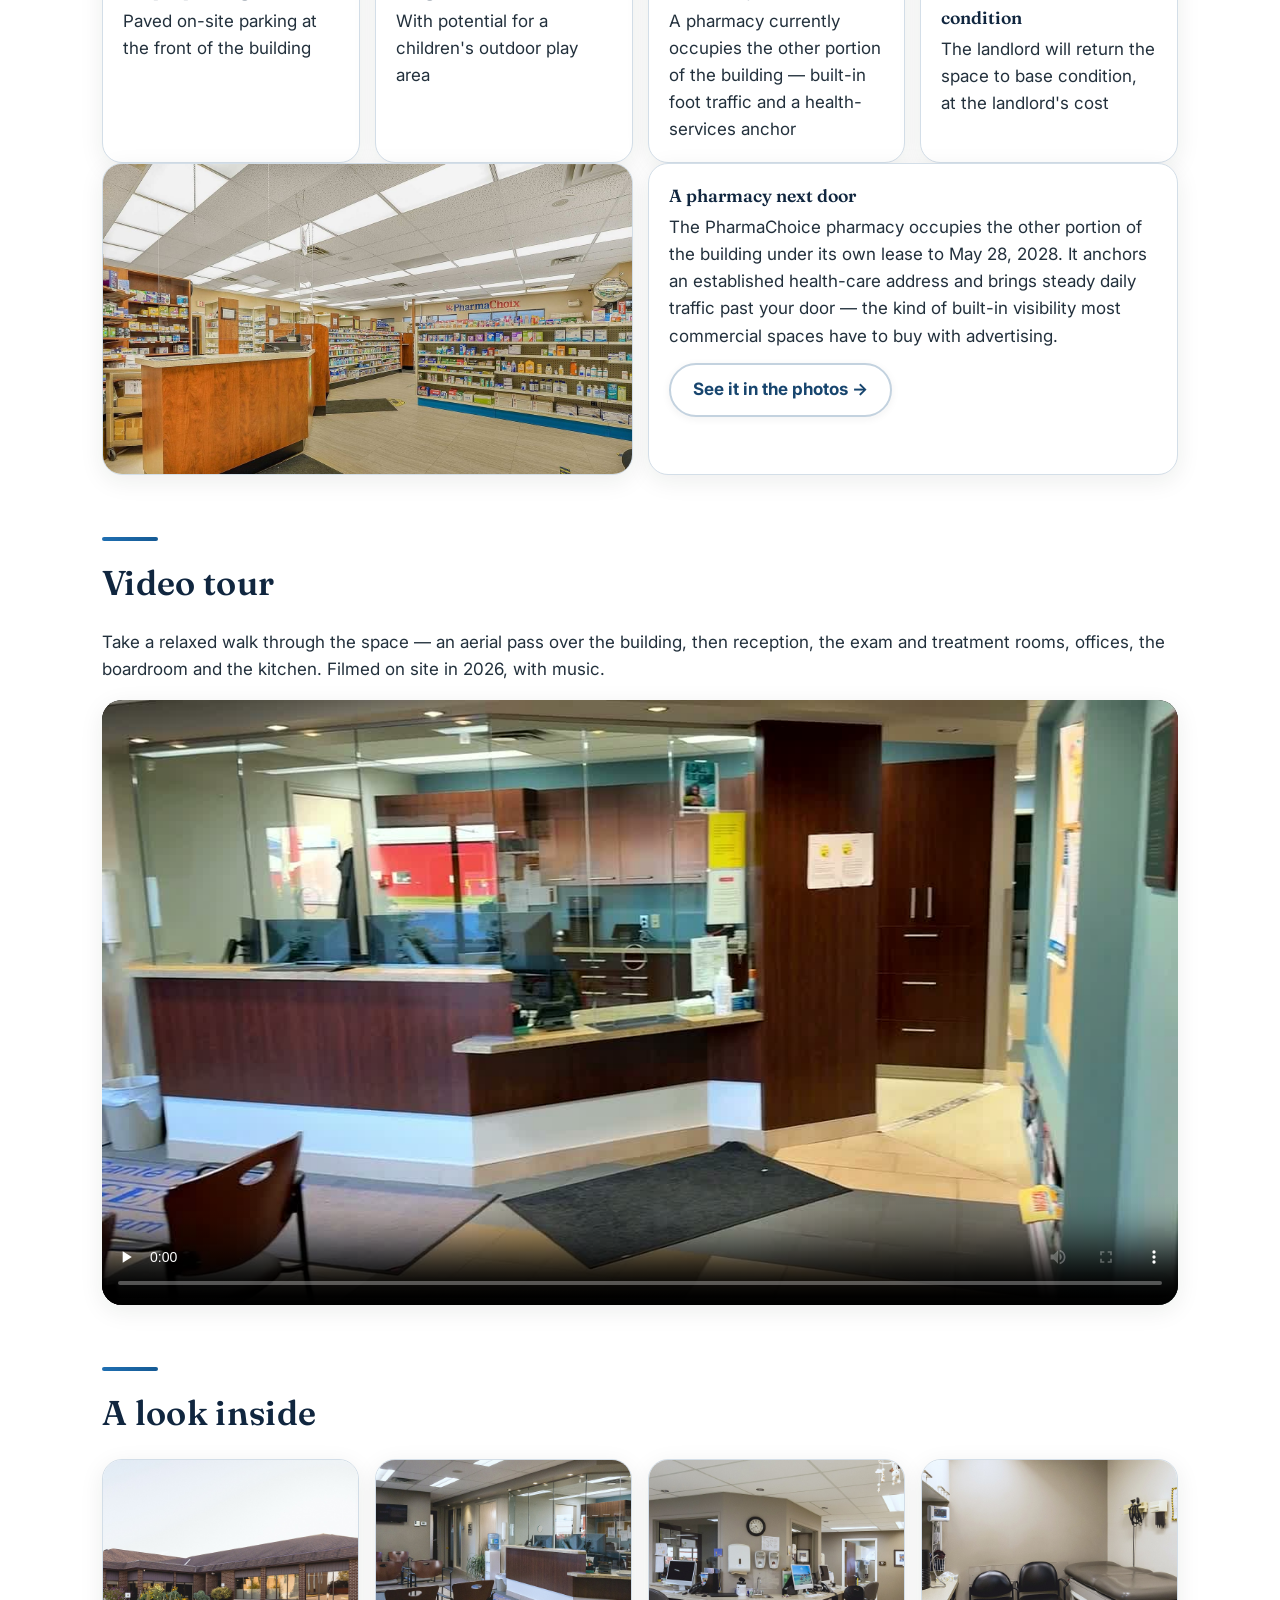
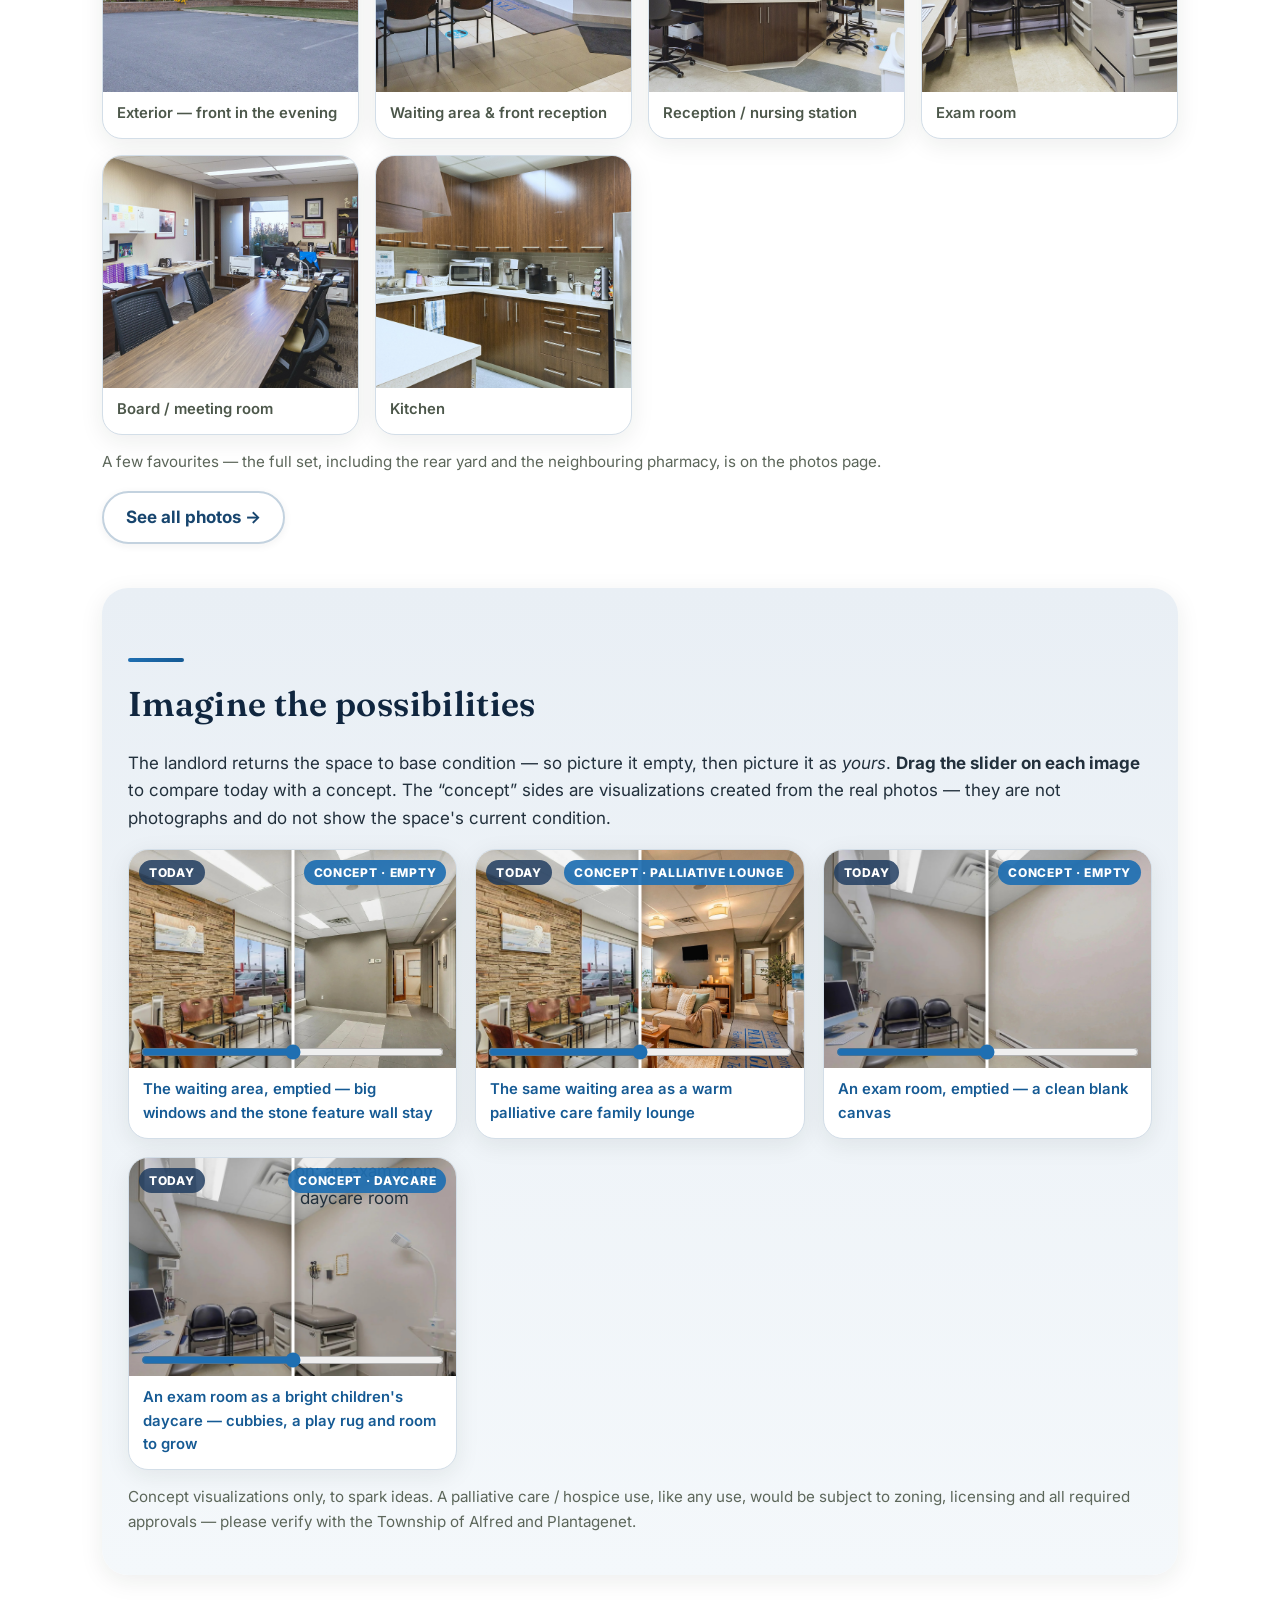
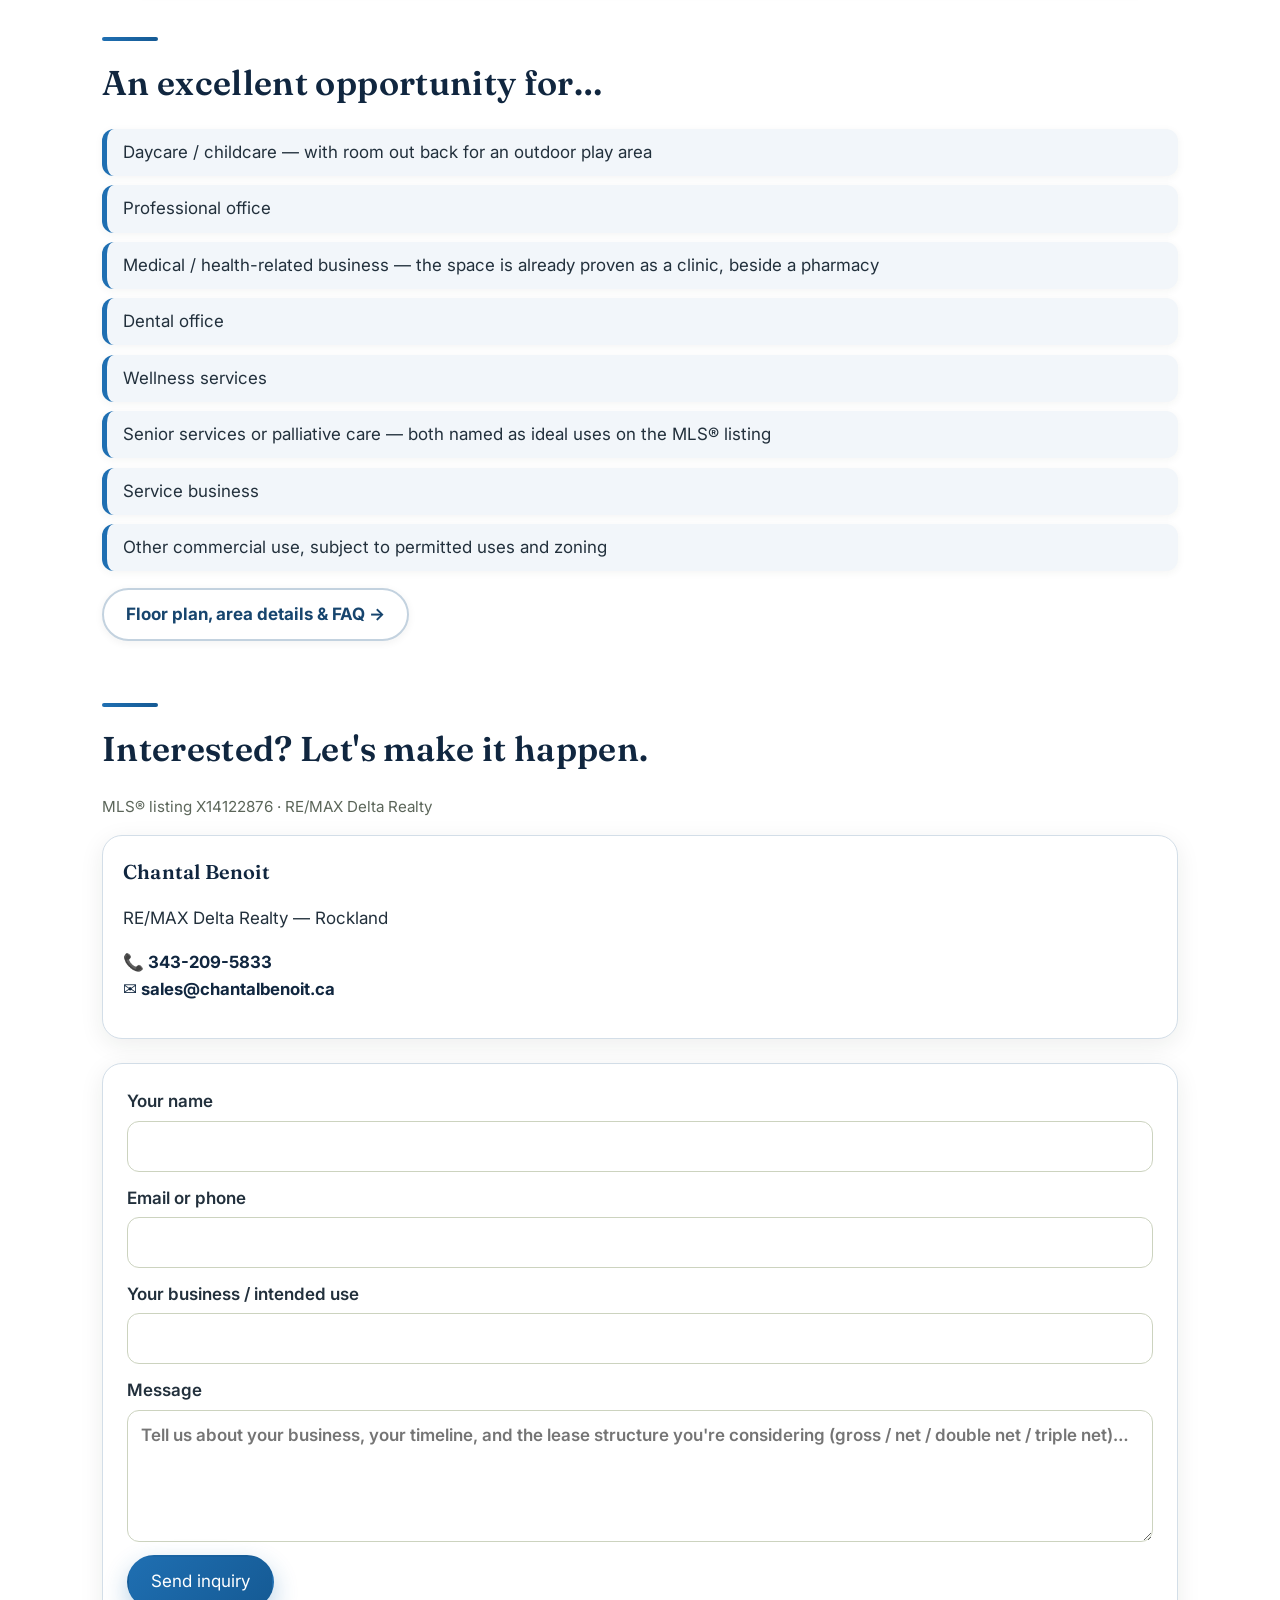
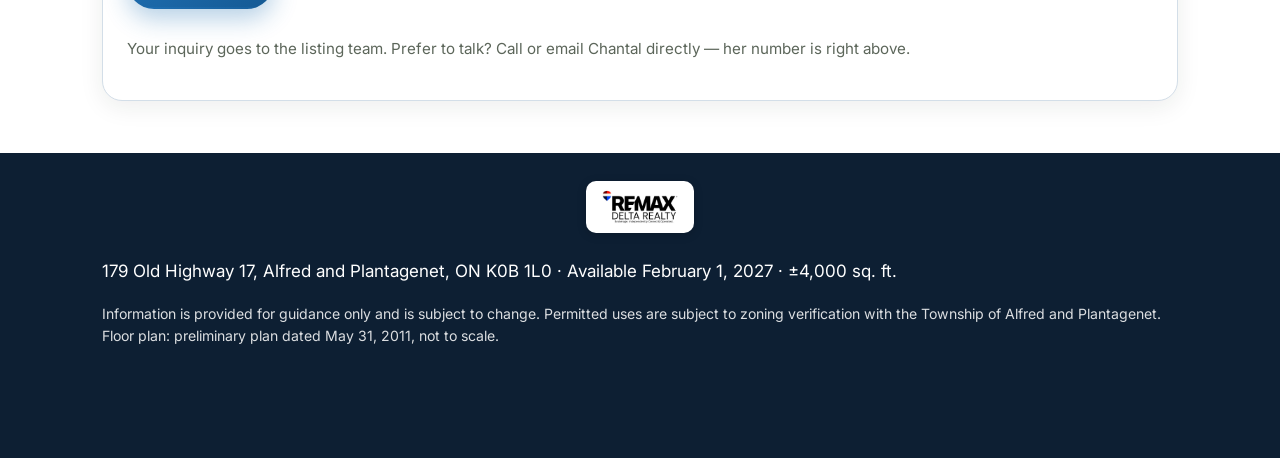
==== commit aee8af78: "Available February 1, 2027 + daycare concept slider" ====
--- a/index.html
+++ b/index.html
@@ -4,7 +4,7 @@
 <meta charset="UTF-8">
 <meta name="viewport" content="width=device-width, initial-scale=1">
 <title>Commercial Space for Lease — 179 Old Highway 17, Plantagenet, ON | 4,005 sq. ft. Available Jan 1, 2027</title>
-<meta name="description" content="4,005 sq. ft. commercial space for lease at 179 Old Highway 17, Alfred and Plantagenet, ON K0B 1L0. Available January 1, 2027. 3 washrooms, functional kitchen, ample parking, large rear area. Ideal for daycare, professional office, medical/health or service business. Contact Chantal Benoit 343-209-5833.">
+<meta name="description" content="4,005 sq. ft. commercial space for lease at 179 Old Highway 17, Alfred and Plantagenet, ON K0B 1L0. Available February 1, 2027. 3 washrooms, functional kitchen, ample parking, large rear area. Ideal for daycare, professional office, medical/health or service business. Contact Chantal Benoit 343-209-5833.">
 <link rel="canonical" href="https://179oldhwy17.example/">
 <link rel="alternate" hreflang="fr" href="fr/">
 <link rel="preconnect" href="https://fonts.googleapis.com">
@@ -13,7 +13,7 @@
 <link rel="icon" href="assets/favicon.svg" type="image/svg+xml">
 <meta property="og:type" content="website">
 <meta property="og:title" content="Commercial Space for Lease — 179 Old Highway 17, Plantagenet, ON">
-<meta property="og:description" content="4,005 sq. ft. commercial space for lease in Plantagenet, Ontario. Available January 1, 2027. Base rent $21.50/sq. ft. + HST (triple net).">
+<meta property="og:description" content="4,005 sq. ft. commercial space for lease in Plantagenet, Ontario. Available February 1, 2027. Base rent $21.50/sq. ft. + HST (triple net).">
 <meta property="og:image" content="https://prescott-russell-sites.github.io/179-old-highway-17/assets/dan/hero-drone.jpg">
 <meta property="og:url" content="https://prescott-russell-sites.github.io/179-old-highway-17/">
 <link rel="preload" as="image" href="assets/dan/hero-drone.jpg">
@@ -33,7 +33,7 @@
   </div>
 </header>
 <div class="brandband"><img src="assets/remax-delta-realty.png" alt="RE/MAX Delta Realty — Brokerage. Independently Owned & Operated." width="912" height="430"></div>
-<div class="leasebar">Now leasing — available January 1, 2027 · <a href="#contact">Book a viewing →</a></div>
+<div class="leasebar">Now leasing — available February 1, 2027 · <a href="#contact">Book a viewing →</a></div>
 
 <section class="hero">
   <img class="hero-img" src="assets/dan/hero-drone.jpg" alt="Aerial view of the brick commercial building at 179 Old Highway 17, Plantagenet — currently Plantagenet Family Health Team">
@@ -42,7 +42,7 @@
     <h1>4,005 sq. ft. in Plantagenet</h1>
     <p class="addr">📍 179 Old Highway 17, Alfred and Plantagenet, ON&nbsp; K0B&nbsp;1L0</p>
     <div class="badges">
-      <span>Available January 1, 2027</span><span>4,005 sq. ft.</span><span>Base rent $21.50/sq. ft. + HST</span><span>3 washrooms</span><span>Ample parking</span>
+      <span>Available February 1, 2027</span><span>4,005 sq. ft.</span><span>Base rent $21.50/sq. ft. + HST</span><span>3 washrooms</span><span>Ample parking</span>
     </div>
     <div class="cta-row">
       <a class="btn primary" href="#contact">Book a viewing</a>
@@ -118,8 +118,8 @@
         <figcaption>An exam room, emptied — a clean blank canvas</figcaption>
       </figure>
       <figure>
-        <div class="compare"><img src="assets/photos/exam-room.jpg" alt="An exam room today"><img class="cmp-top" src="assets/concepts/palliative-bedroom.jpg" alt="Concept visualization: an exam room as a private palliative care bedroom"><span class="cmp-label left">Today</span><span class="cmp-label right">Concept · Palliative bedroom</span><input type="range" min="0" max="100" value="50" aria-label="Slide to compare the exam room today with the palliative care bedroom concept"></div>
-        <figcaption>An exam room as a calm, private palliative care bedroom, with a family armchair by the bed</figcaption>
+        <div class="compare"><img src="assets/photos/exam-room.jpg" alt="An exam room today"><img class="cmp-top" src="assets/concepts/daycare-room.jpg" alt="Concept visualization: an exam room as a bright children's daycare room"><span class="cmp-label left">Today</span><span class="cmp-label right">Concept · Daycare</span><input type="range" min="0" max="100" value="50" aria-label="Slide to compare the exam room today with the daycare concept"></div>
+        <figcaption>An exam room as a bright children's daycare — cubbies, a play rug and room to grow</figcaption>
       </figure>
     </div>
     <p class="note">Concept visualizations only, to spark ideas. A palliative care / hospice use, like any use, would be subject to zoning, licensing and all required approvals — please verify with the Township of Alfred and Plantagenet.</p>
@@ -170,7 +170,7 @@
 <footer>
   <div class="wrap">
     <p class="broker"><img src="assets/remax-delta-realty.png" alt="RE/MAX Delta Realty — Brokerage. Independently Owned & Operated." width="912" height="430"></p>
-    <p>179 Old Highway 17, Alfred and Plantagenet, ON K0B 1L0 · Available January 1, 2027 · ±4,000 sq. ft.</p>
+    <p>179 Old Highway 17, Alfred and Plantagenet, ON K0B 1L0 · Available February 1, 2027 · ±4,000 sq. ft.</p>
     <p class="small">Information is provided for guidance only and is subject to change. Permitted uses are subject to zoning verification with the Township of Alfred and Plantagenet. Floor plan: preliminary plan dated May 31, 2011, not to scale.</p>
   </div>
 </footer>
--- a/assets/style.css
+++ b/assets/style.css
@@ -180,3 +180,8 @@
 /* ===== v11 brokerage logo (Oct 28, 2026) ===== */
 footer .broker{margin:0 0 14px;text-align:center}
 footer .broker img{height:52px;width:auto;box-sizing:border-box;background:#fff;border-radius:10px;padding:7px 14px;box-shadow:0 2px 10px rgba(0,0,0,.18)}
+
+/* ===== v12 top brand band (Oct 29, 2026) ===== */
+.brandband{background:#fff;border-bottom:1px solid #dbe4ee;text-align:center;padding:16px 16px 12px}
+.brandband img{height:98px;width:auto;max-width:86vw}
+@media (max-width:640px){.brandband img{height:66px}}
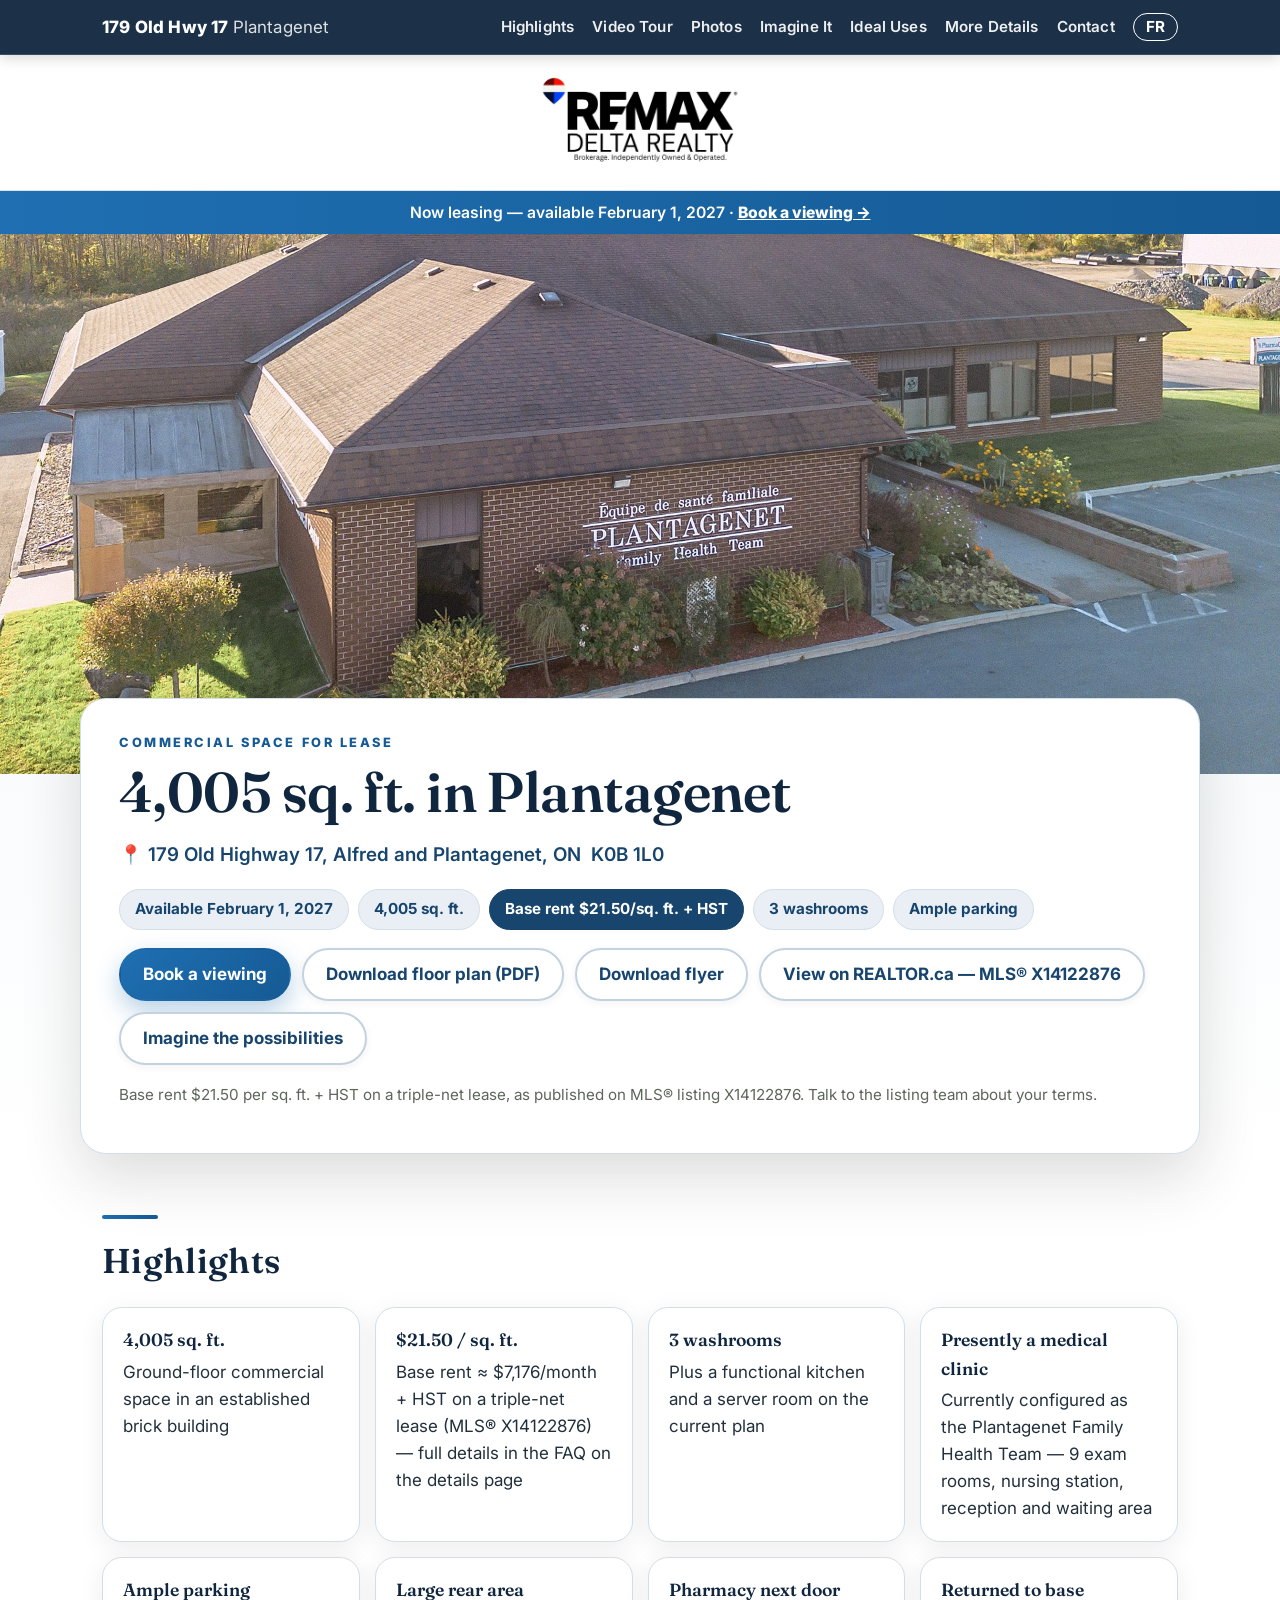
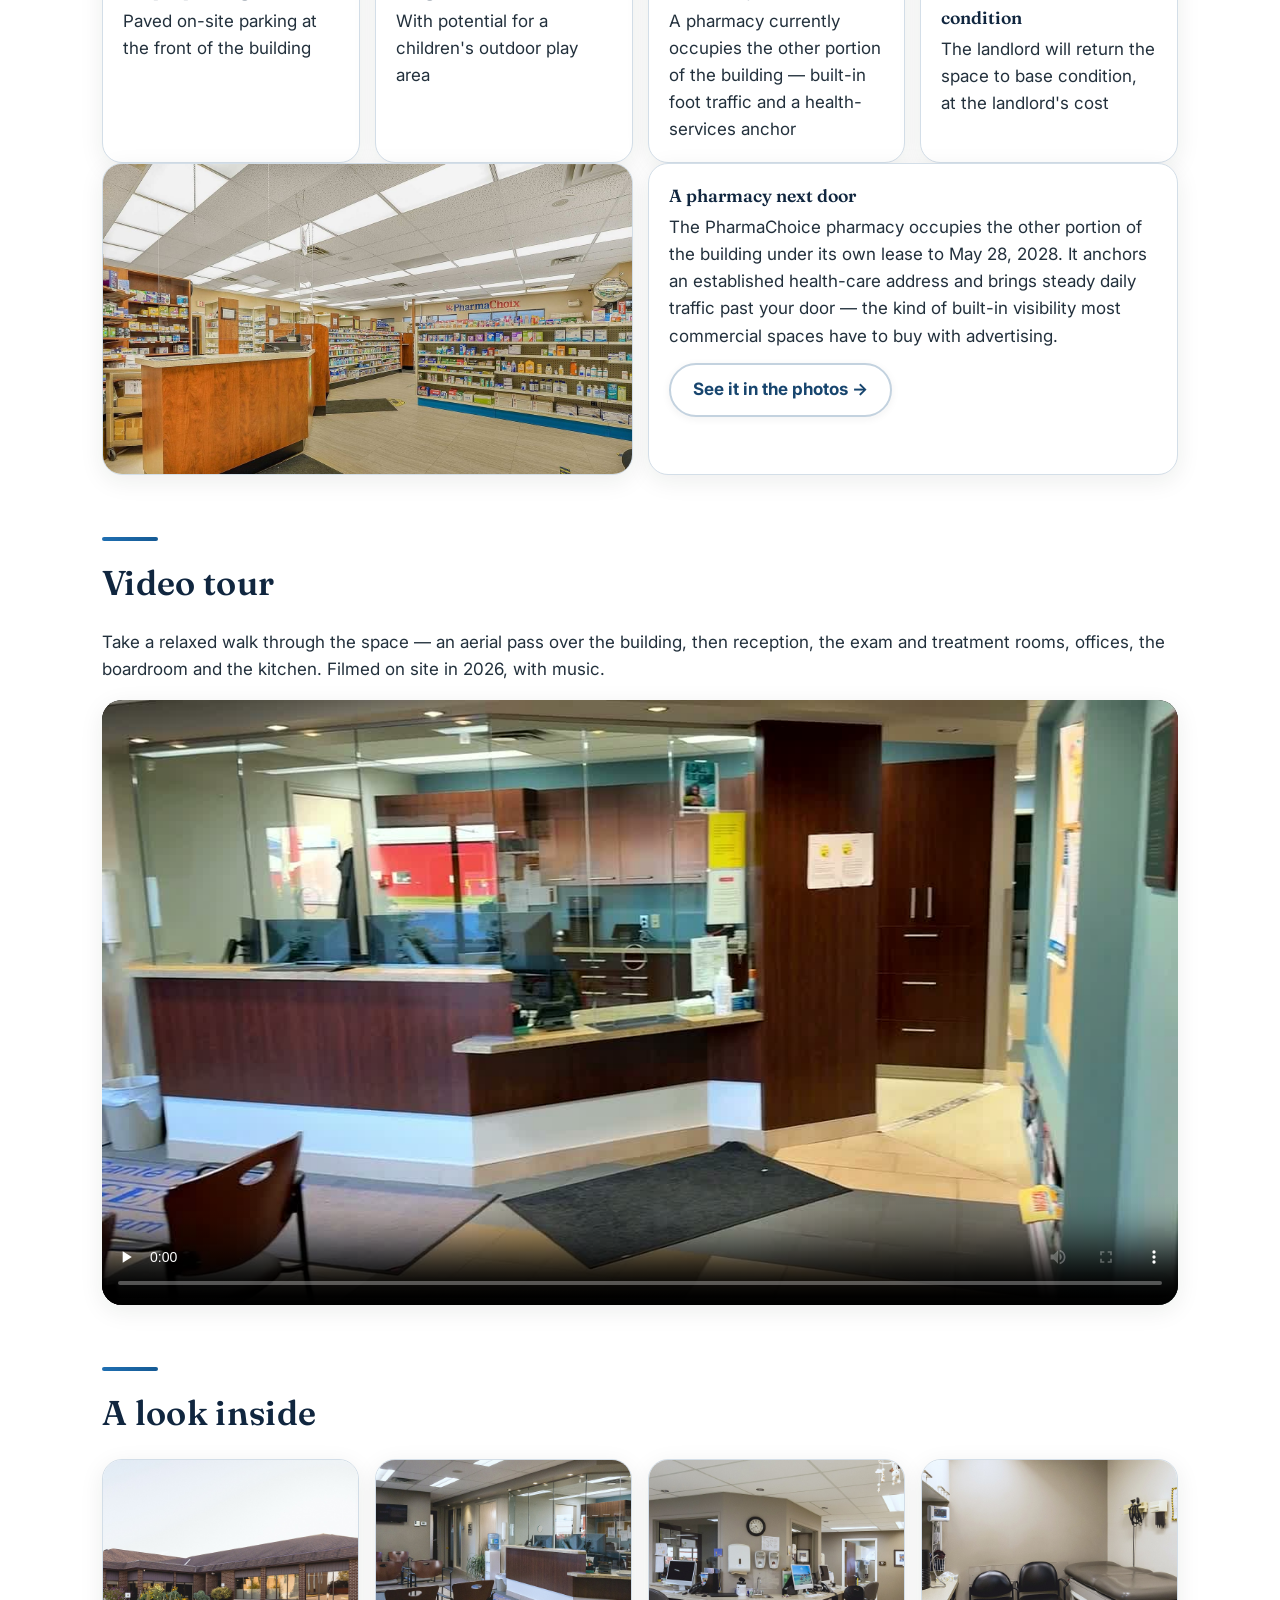
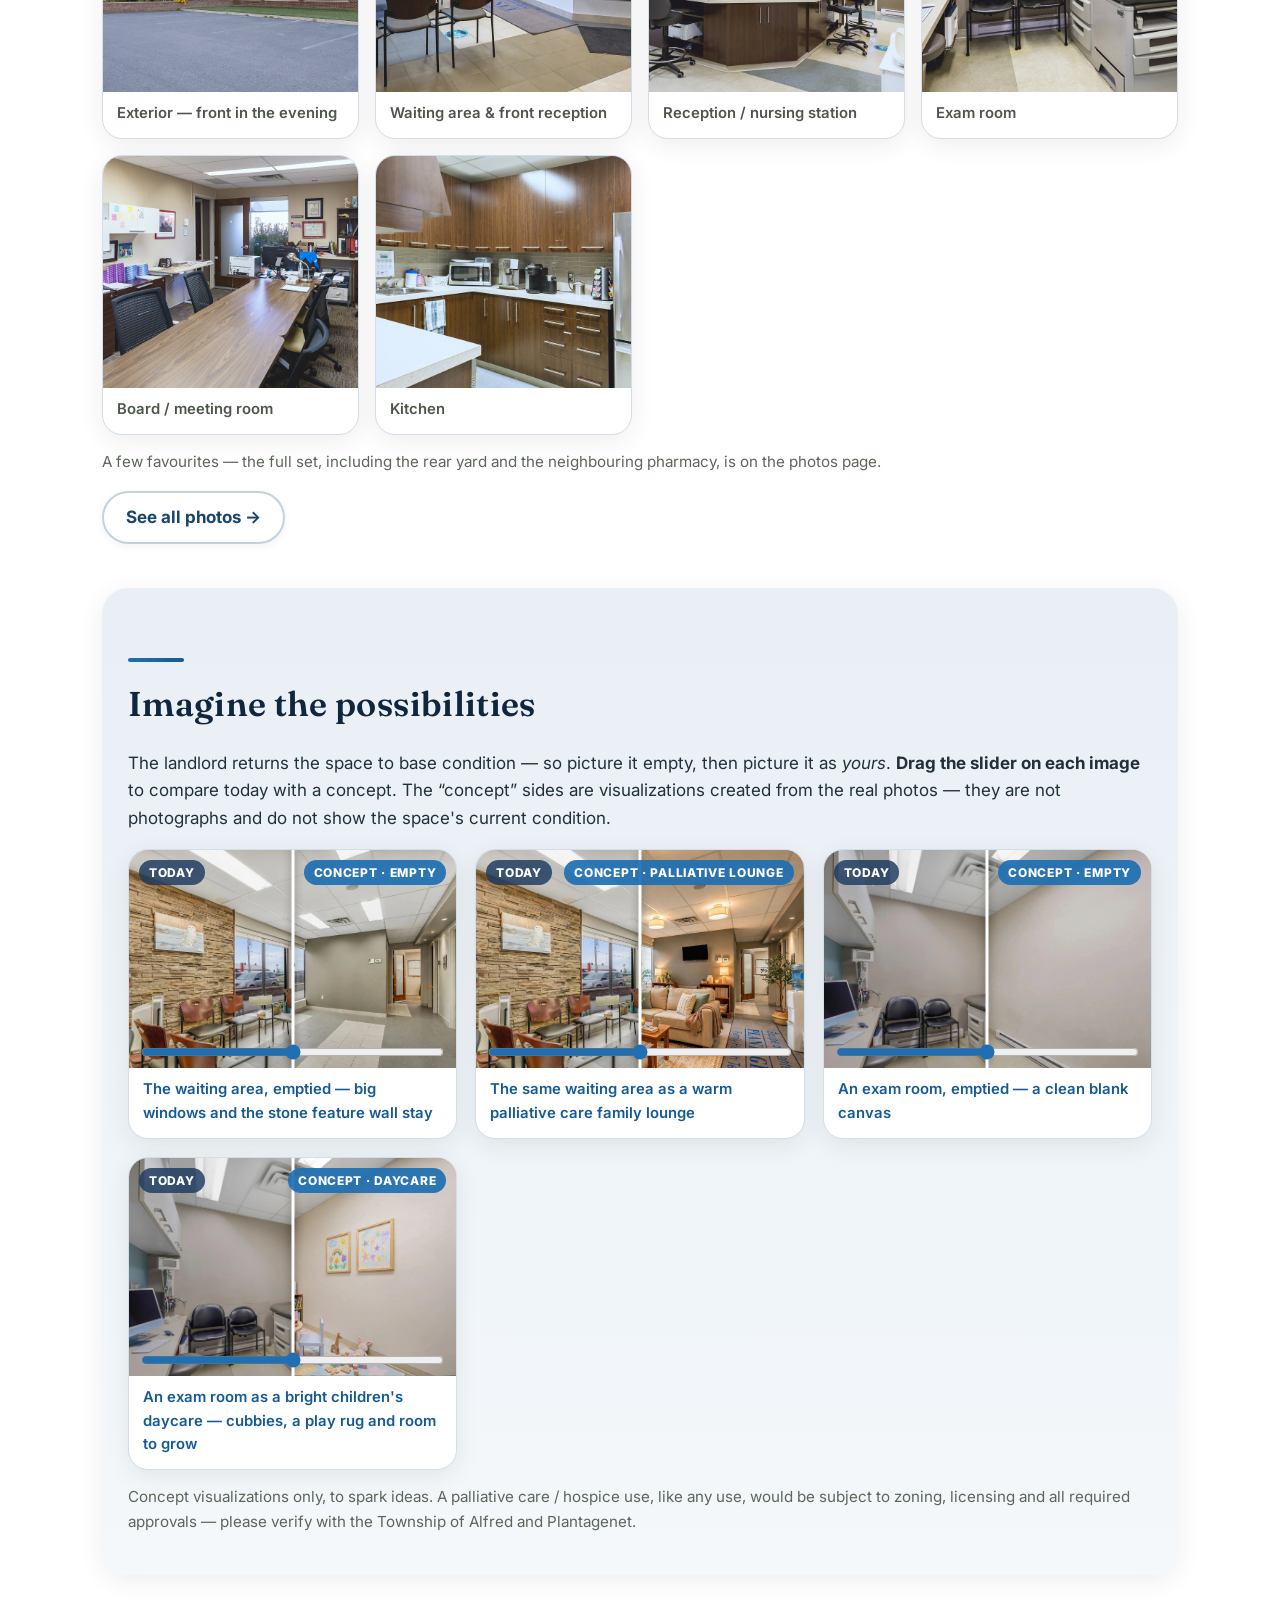
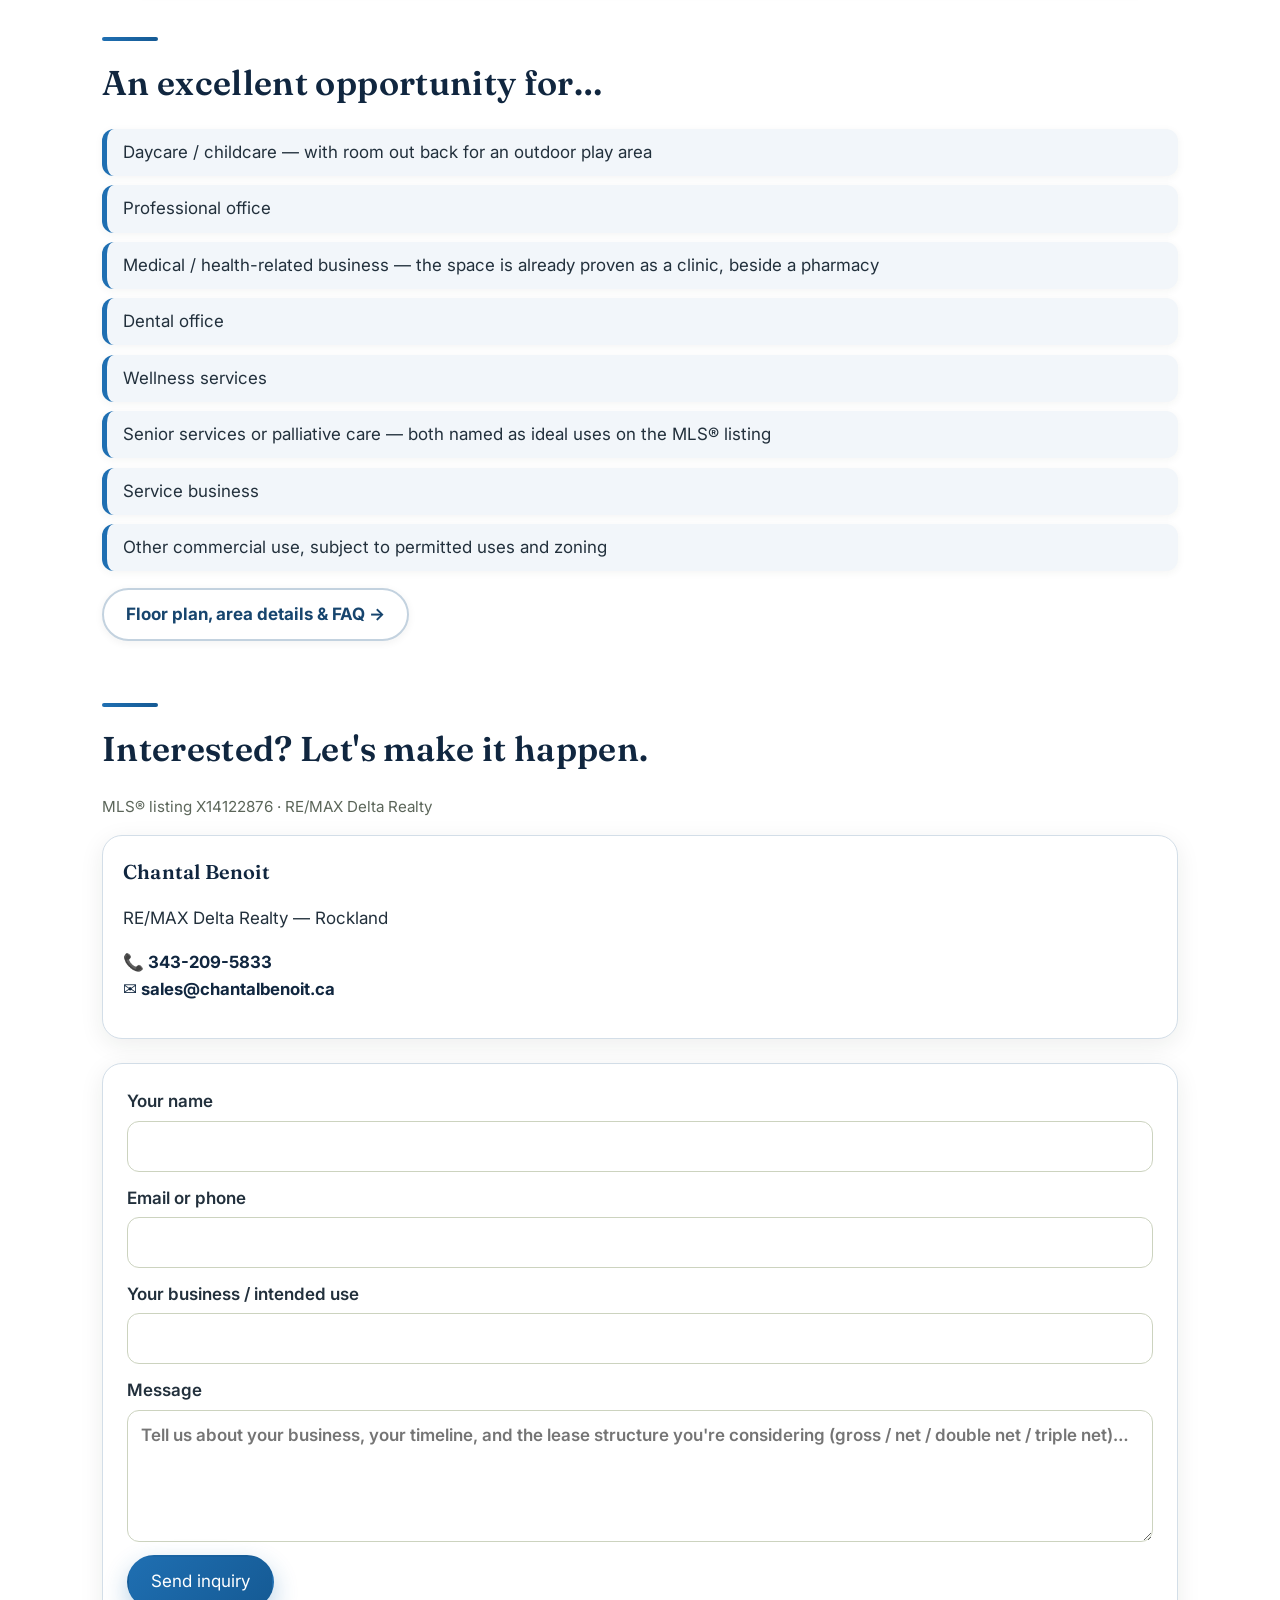
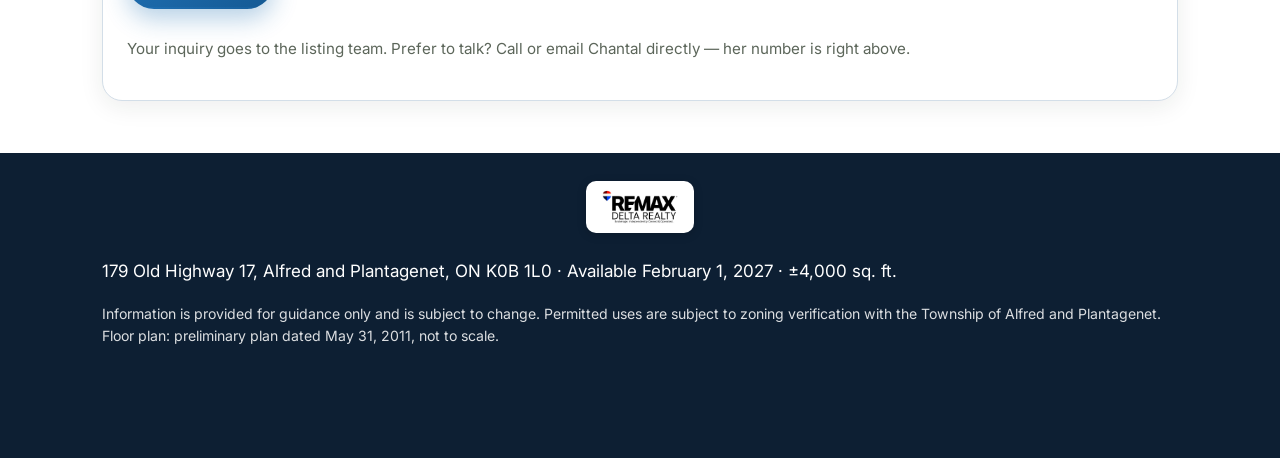
==== commit 9e4680b7: "Fix tab title: Available Feb 1, 2027" ====
--- a/index.html
+++ b/index.html
@@ -3,7 +3,7 @@
 <head>
 <meta charset="UTF-8">
 <meta name="viewport" content="width=device-width, initial-scale=1">
-<title>Commercial Space for Lease — 179 Old Highway 17, Plantagenet, ON | 4,005 sq. ft. Available Jan 1, 2027</title>
+<title>Commercial Space for Lease — 179 Old Highway 17, Plantagenet, ON | 4,005 sq. ft. Available Feb 1, 2027</title>
 <meta name="description" content="4,005 sq. ft. commercial space for lease at 179 Old Highway 17, Alfred and Plantagenet, ON K0B 1L0. Available February 1, 2027. 3 washrooms, functional kitchen, ample parking, large rear area. Ideal for daycare, professional office, medical/health or service business. Contact Chantal Benoit 343-209-5833.">
 <link rel="canonical" href="https://179oldhwy17.example/">
 <link rel="alternate" hreflang="fr" href="fr/">
